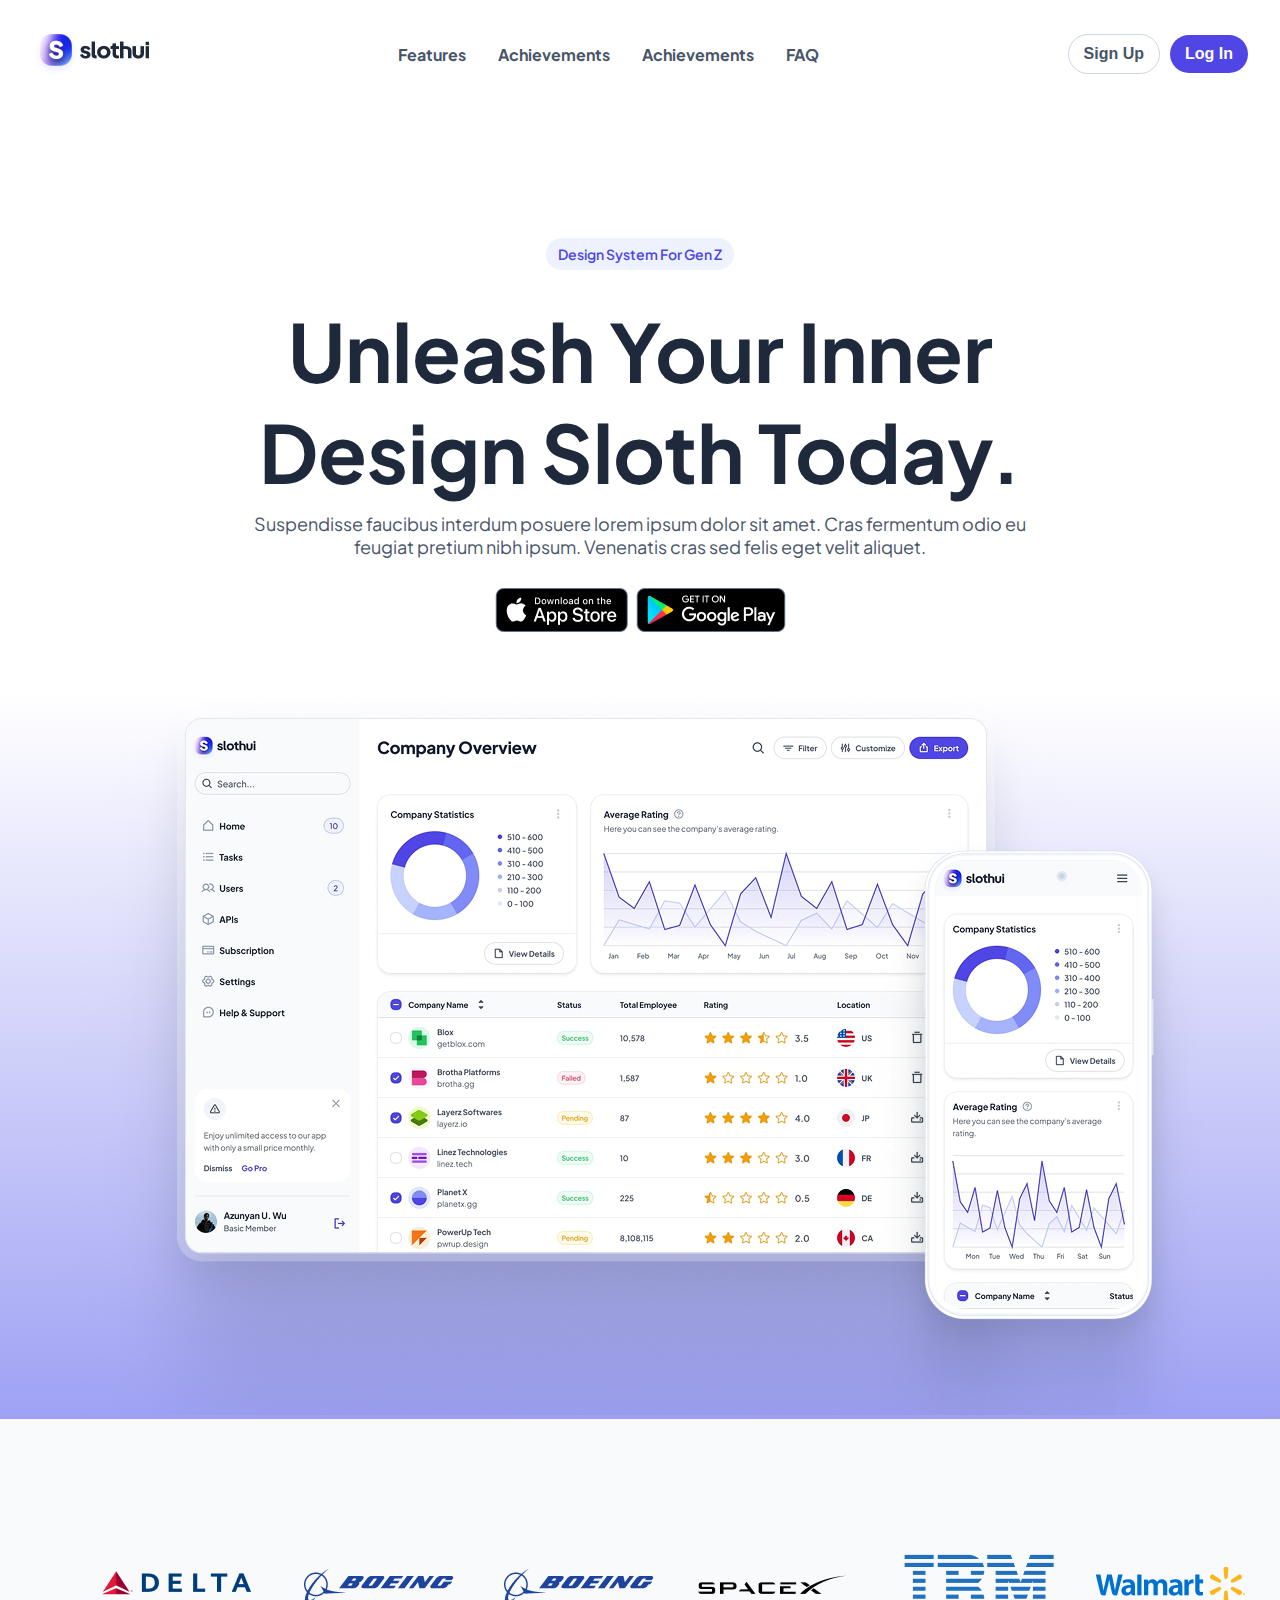
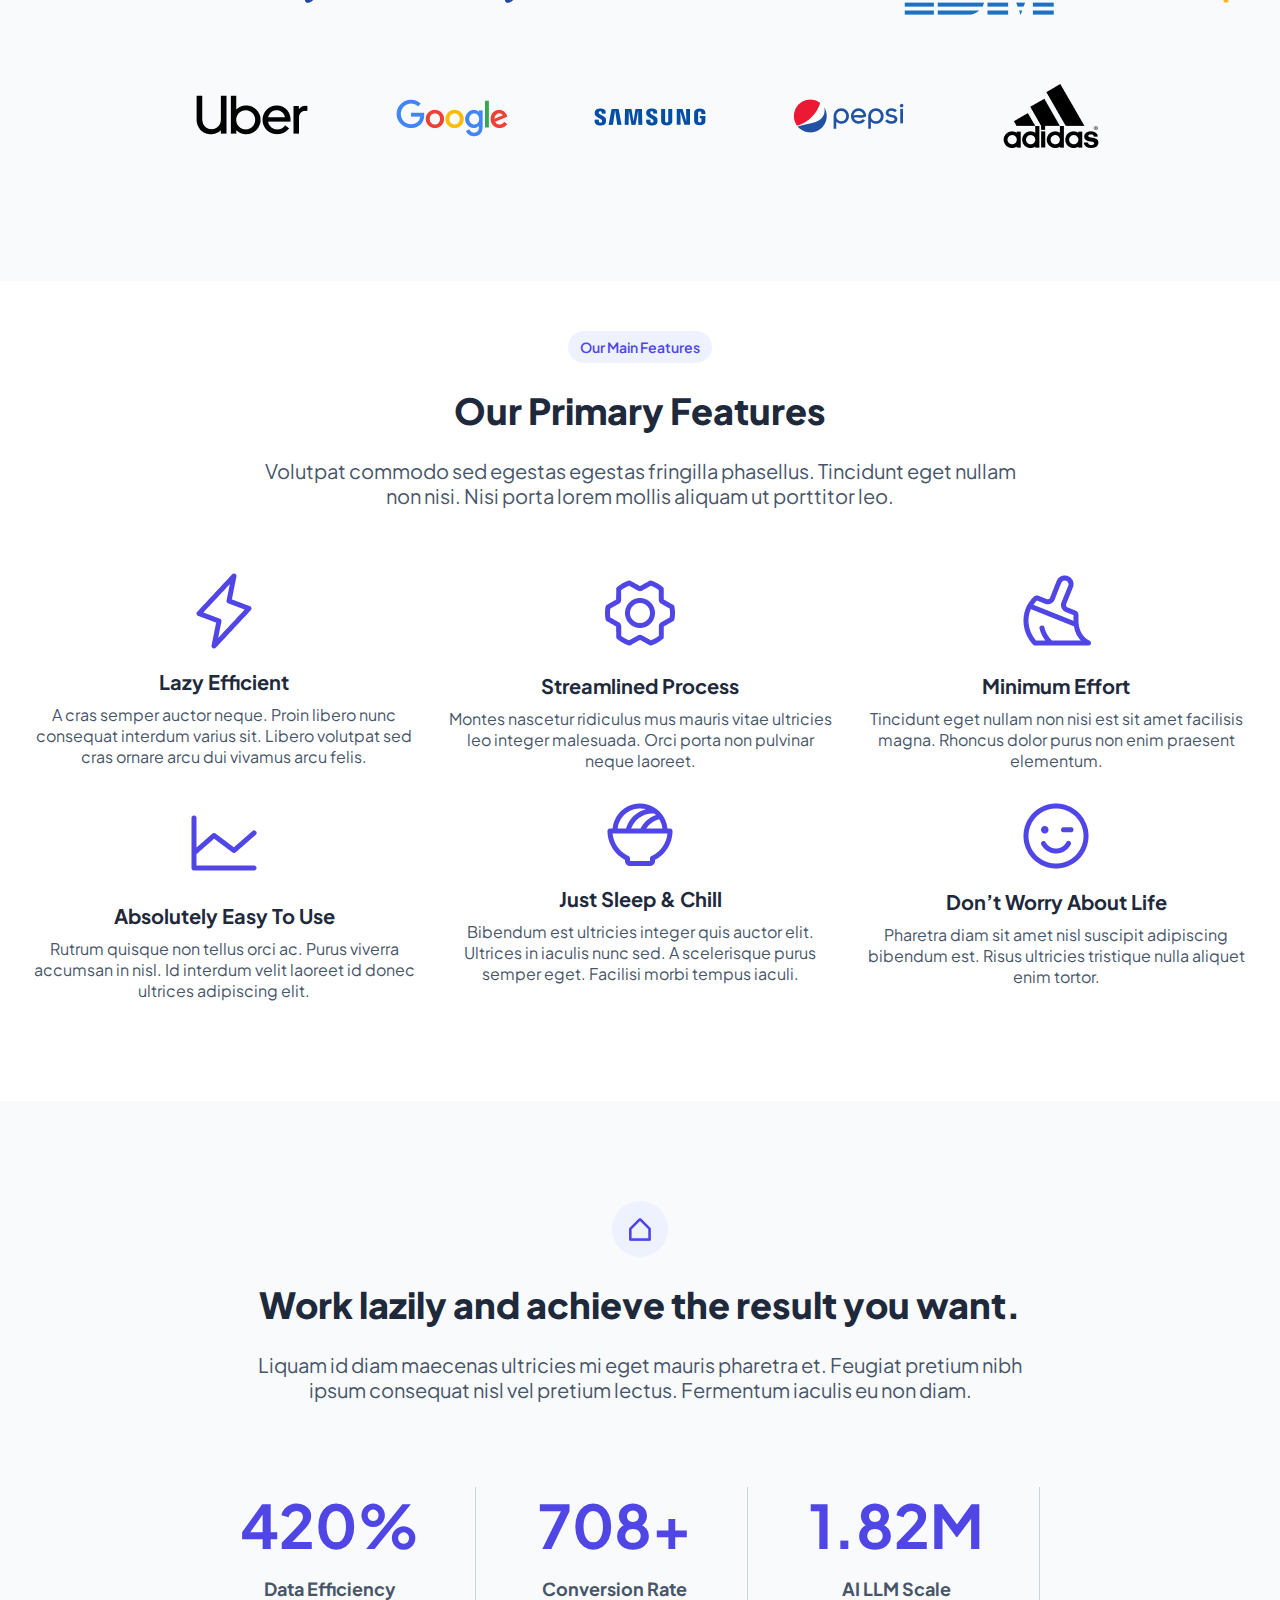
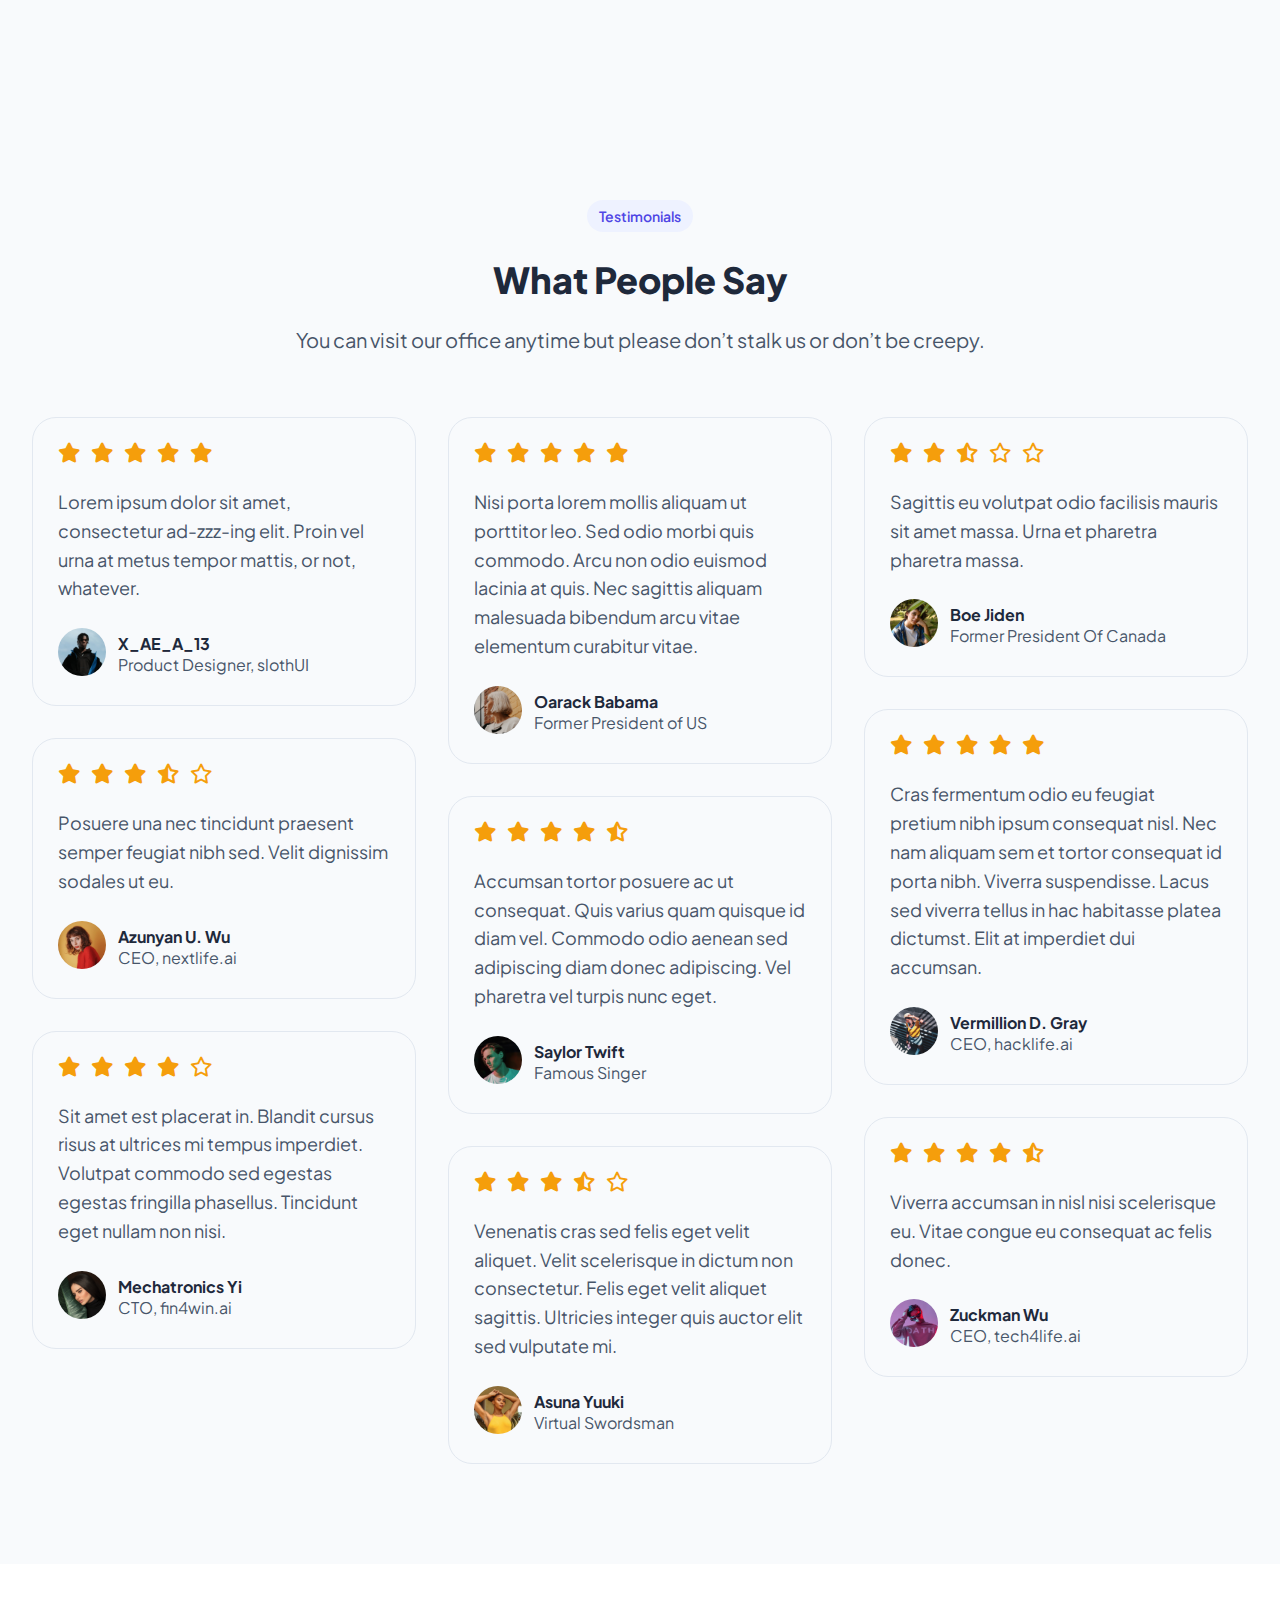
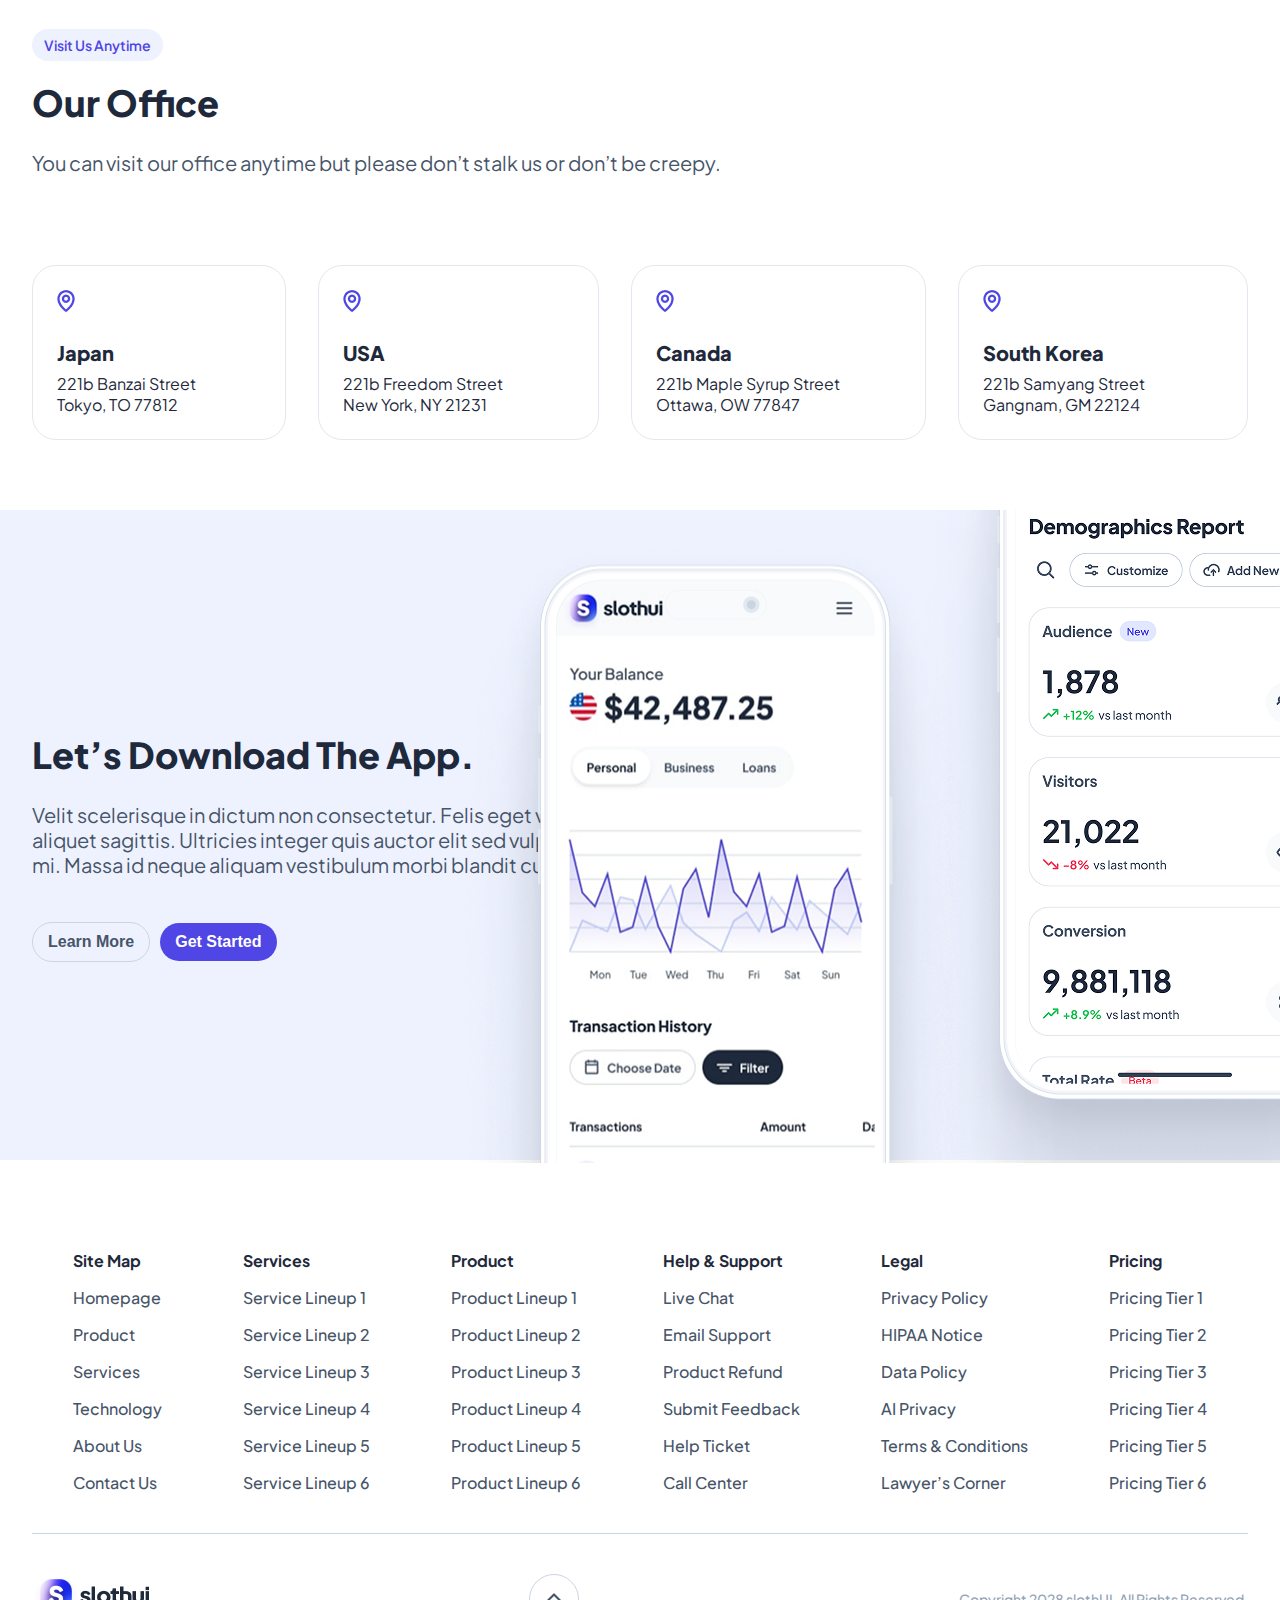
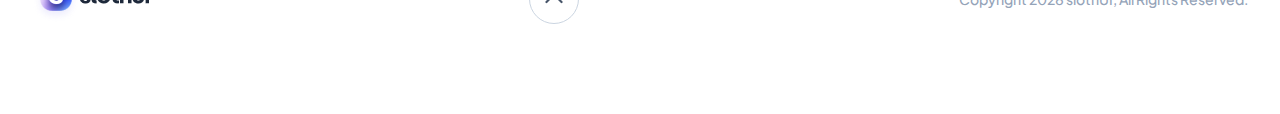
==== index.html @ bb31a687 "make footer" ====
<!DOCTYPE html>
<html lang="en">
  <head>
    <meta charset="UTF-8" />
    <meta name="viewport" content="width=device-width, initial-scale=1.0" />
    <title>Blinto LLC</title>
    <!-- google fonts -->
    <link rel="preconnect" href="https://fonts.googleapis.com" />
    <link rel="preconnect" href="https://fonts.gstatic.com" crossorigin />
    <link
      href="https://fonts.googleapis.com/css2?family=Plus+Jakarta+Sans:ital,wght@0,200..800;1,200..800&display=swap"
      rel="stylesheet"
    />
    <!-- font awesome -->
    <link
      rel="stylesheet"
      href="https://cdnjs.cloudflare.com/ajax/libs/font-awesome/6.0.0/css/all.min.css"
    />
    <!-- css file -->
    <link rel="stylesheet" href="css/header.css" />
    <link rel="stylesheet" href="css/banner.css" />
    <link rel="stylesheet" href="css/logo.css" />
    <link rel="stylesheet" href="css/features.css" />
    <link rel="stylesheet" href="css/statistics.css" />
    <link rel="stylesheet" href="css/testimonials.css" />
    <link rel="stylesheet" href="css/contact.css" />
    <link rel="stylesheet" href="css/cta.css" />
    <link rel="stylesheet" href="css/footer.css" />
    <!-- Main css file -->
    <link rel="stylesheet" href="style.css" />
  </head>
  <body>
    <div id="header"></div>
    <div id="banner"></div>
    <div id="logo"></div>
    <div id="features"></div>
    <div id="statistics"></div>
    <div id="testimonials"></div>
    <div id="contact"></div>
    <div id="cta"></div>
    <div id="footer"></div>

    <script>
      function loadComponent(id, url, callback) {
        fetch(url)
          .then((response) => response.text())
          .then((data) => {
            document.getElementById(id).innerHTML = data;
            if (callback) callback();
          })
          .catch((error) => console.error(`Error loading ${id}:`, error));
      }
      function loadScript(url, callback) {
        const script = document.createElement("script");
        script.src = url;
        script.onload = callback;
        script.onerror = () => console.error(`Error loading script: ${url}`);
        document.body.appendChild(script);
      }
      window.onload = function () {
        loadComponent("header", "./components/header.html");
        loadComponent("banner", "./components/banner.html");
        loadComponent("logo", "./components/logo.html", function () {
          loadScript("./js/logo.js", function () {
            if (typeof loadLogos === "function") {
              loadLogos();
            } else {
              console.error("loadLogos function is not available.");
            }
          });
        });
        loadComponent("features", "./components/features.html", function () {
          loadScript("./js/features.js", function () {
            if (typeof loadFeatures === "function") {
              loadFeatures();
            } else {
              console.error("loadFeatures function is not available");
            }
          });
        });
        loadComponent("statistics", "./components/statistics.html");
        loadComponent(
          "testimonials",
          "./components/testimonials.html",
          function () {
            loadScript("./js/testimonials.js", function () {
              if (typeof loadtestimonials === "function") {
                loadtestimonials();
              } else {
                console.error("loadtestimonials function is not available");
              }
            });
          }
        );
        loadComponent("contact", "./components/contact.html");
        loadComponent("cta", "./components/cta.html");
        loadComponent("footer", "./components/footer.html");
      };
    </script>
    <script src="js/main.js"></script>
  </body>
</html>
---- css/header.css ----
.header {
  padding: 30px 0;
  display: flex;
  justify-content: space-between;
  align-items: center;
}
.header ul {
  display: flex;
  align-items: center;
  gap: 32px;
  color: #475569;
  font-weight: 700;
  font-size: 16px;
}
---- css/banner.css ----
.banner {
  padding-top: 130px;
}
.title {
  padding: 30px 200px 0 200px;
  color: #1e293b;
  font-weight: 800;
  font-size: 40px;
  text-align: center;
}
.banner-paragraph {
  padding: 10px 200px 0 200px;
  text-align: center;
  font-weight: 400;
  font-size: 18px;
  color: #475569;
}
.app-logo {
  display: flex;
  justify-content: center;
  gap: 8px;
  padding-top: 30px;
}
.banner-gradiant {
  display: flex;
  justify-content: center;
  margin-top: 60px;
  background: linear-gradient(#ffffff, #9fa1f4);
}
.MockUp {
  margin-left: -290px;
}
---- css/logo.css ----
.company-logo {
  padding: 100px 0;
  background: #f8fafc;
}
.logos {
  display: flex;
  flex-wrap: wrap;
  justify-content: center;
  align-items: center;
}
.logo-img {
  width: 100px;
  padding: 25px 50px;
}
---- css/features.css ----
.feature-section {
  padding-top: 50px;
}
.features {
  display: grid;
  grid-template-columns: repeat(3, 1fr);
  justify-content: space-between;
  gap: 32px;
  margin-top: 40px;
}
.features-img {
  display: flex;
  justify-content: center;
  align-items: center;
}
.features-title {
  text-align: center;
  font-weight: 700;
  font-size: 20px;
  color: #1e293b;
  margin-top: 20px;
}
.features-description {
  text-align: center;
  font-weight: 400;
  font-size: 16px;
  color: #475569;
  margin-top: 10px;
}
---- css/statistics.css ----
.statistics {
  background: #f8fafc;
  margin-top: 100px;
  padding: 100px 0;
}
.statistics-home {
  display: flex;
  justify-content: center;
  align-items: center;
  background: #eef2ff;
  width: 20px;
  height: 20px;
  padding: 18px;
  border-radius: 50%;
  margin: 0 auto;
}
.statistics-border {
  border-right: 1px solid #cbd5e1;
  padding-right: 55px;
}
.statistics-count {
  padding-top: 60px;
  width: 800px;
  margin: 0 auto;
  display: flex;
  justify-content: space-between;
  text-align: center;
}
.statistics-title {
  font-weight: 700;
  font-size: 60px;
  color: #4f46e5;
}
.statistics-des {
  margin-top: 15px;
  font-weight: 700;
  font-size: 18px;
  color: #475569;
}
---- css/testimonials.css ----
.testimonials-section {
  background: #f8fafc;
  padding: 100px 0;
}
.testimonial {
  column-count: 3;
  column-gap: 32px;
  margin-top: 40px;
}
.testimonial-content {
  border: 1px solid #e2e8f0;
  border-radius: 24px;
  padding: 25px;
  break-inside: avoid;
  margin-bottom: 32px;
}
.stars {
  font-size: 20px;
  color: #f59e0b;
  display: flex;
  gap: 10px;
}
.review {
  font-weight: 400;
  font-size: 18px;
  border-radius: 10px;
  color: #475569;
  line-height: 160%;
  margin-top: 25px;
}
.reviewer {
  display: flex;
  align-items: center;
  gap: 12px;
  margin-top: 25px;
}
.reviewer img {
  width: 48px;
  height: 48px;
  border-radius: 100%;
}
.testimonial-name {
  font-weight: 700;
  size: 16px;
  color: #1e293b;
}
.testimonial-designation {
  font-weight: 400;
  size: 16px;
  color: #475569;
}
---- css/contact.css ----
.contact-section {
  margin: 70px 0;
}
.contact-title {
  font-weight: 800;
  font-size: 36px;
  color: #1e293b;
  margin-top: 25px;
}
.contact-paragraph {
  padding: 25px 0;
  font-weight: 400;
  font-size: 20px;
  color: #475569;
}
.location {
  display: flex;
  gap: 32px;
  margin-top: 65px;
}
.location-content {
  border: 1px solid #e2e8f0;
  border-radius: 24px;
  padding: 24px 70px 24px 24px;
}
.location-icon {
}
.location-country {
  font-weight: 800;
  font-size: 20px;
  color: #1e293b;
  margin-top: 24px;
}
.location-name {
  font-weight: 400;
  font-size: 16px;
  color: #1e293b;
  margin-top: 8px;
}
---- css/cta.css ----
.cta-main {
  height: 650px;
  background: #eef2ff;
  position: relative;
  display: flex;
  align-items: center;
}
.cta-content {
  width: 570px;
}
.cta-title {
  font-weight: 800;
  font-size: 36px;
  color: #1e293b;
  margin-top: 25px;
}
.cta-paragraph {
  padding: 25px 0;
  font-weight: 400;
  font-size: 20px;
  color: #475569;
  margin-bottom: 20px;
}
.cta-img {
  display: flex;
  position: absolute;
  top: 0;
  right: 0;
}
.cta-img img:first-child {
  margin-right: -150px;
  margin-top: 30px;
}
---- css/footer.css ----
.footer-section {
  padding: 90px 0;
}
.footer {
  display: flex;
  justify-content: space-around;
}
.footer-title {
  font-weight: 700;
  font-size: 16px;
  color: #1e293b;
}
.footer-list {
  font-weight: 500;
  font-size: 16px;
  color: #475569;
  margin-top: 16px;
}
.footer-list li {
  margin-top: 16px;
}
.bottom-footer {
  display: flex;
  justify-content: space-between;
  align-items: center;
  margin-top: 40px;
  padding-top: 40px;
  border-top: 1px solid #cbd5e1;
}
.down-arrow {
  display: flex;
  justify-content: center;
  align-items: center;
  width: 48px;
  height: 48px;
  border: 1px solid #cbd5e1;
  border-radius: 50%;
}
.bottom-footer p {
  font-weight: 500;
  font-size: 14px;
  color: #94a3b8;
}
---- style.css ----
/* Global css start */
body {
  font-family: "Plus Jakarta Sans", sans-serif;
  margin: 0;
  padding: 0;
  margin: 0 auto;
}
h1,
h2,
h3,
h4,
h5,
h6,
p {
  margin: 0;
}
ul,
li {
  list-style: none;
  padding: 0;
  margin: 0;
}

.max-width {
  width: 1216px;
  margin: 0 auto;
}
.badge-width {
  display: flex;
  justify-content: center;
}
.badge {
  background: #eef2ff;
  color: #4f46e5;
  text-align: center;
  padding: 7px 12px;
  font-weight: 600;
  font-size: 14px;
  border-radius: 40px;
}
.common-title {
  font-weight: 800;
  font-size: 36px;
  color: #1e293b;
  text-align: center;
  margin-top: 25px;
}
.common-paragraph {
  padding: 25px 220px;
  text-align: center;
  font-weight: 400;
  font-size: 20px;
  color: #475569;
}
.btn-outline {
  border: 1px solid #cbd5e1;
  background: none;
  color: #475569;
  font-weight: 700;
  font-size: 16px;
  padding: 10px 15px;
  border-radius: 40px;
  margin-right: 10px;
}
.btn-fill {
  background: #4f46e5;
  color: white;
  border: none;
  font-weight: 700;
  font-size: 16px;
  padding: 10px 15px;
  border-radius: 40px;
}
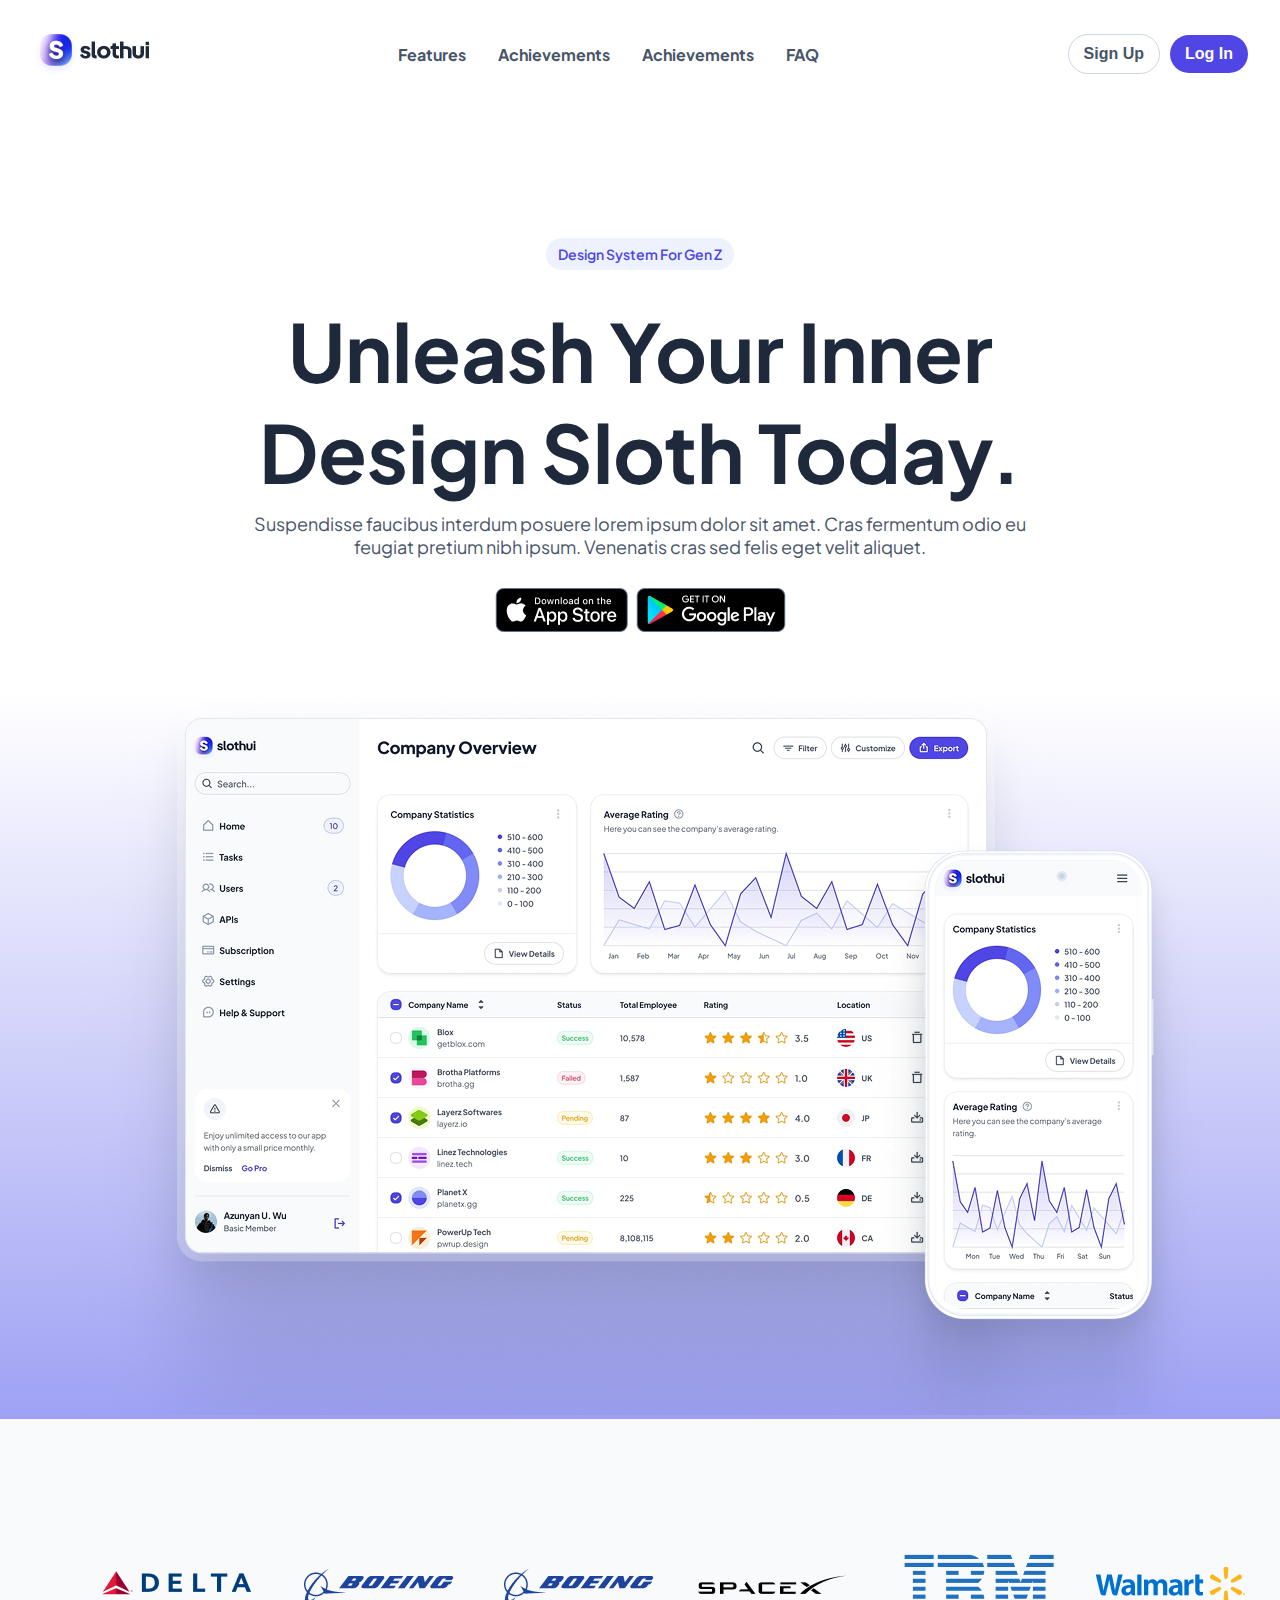
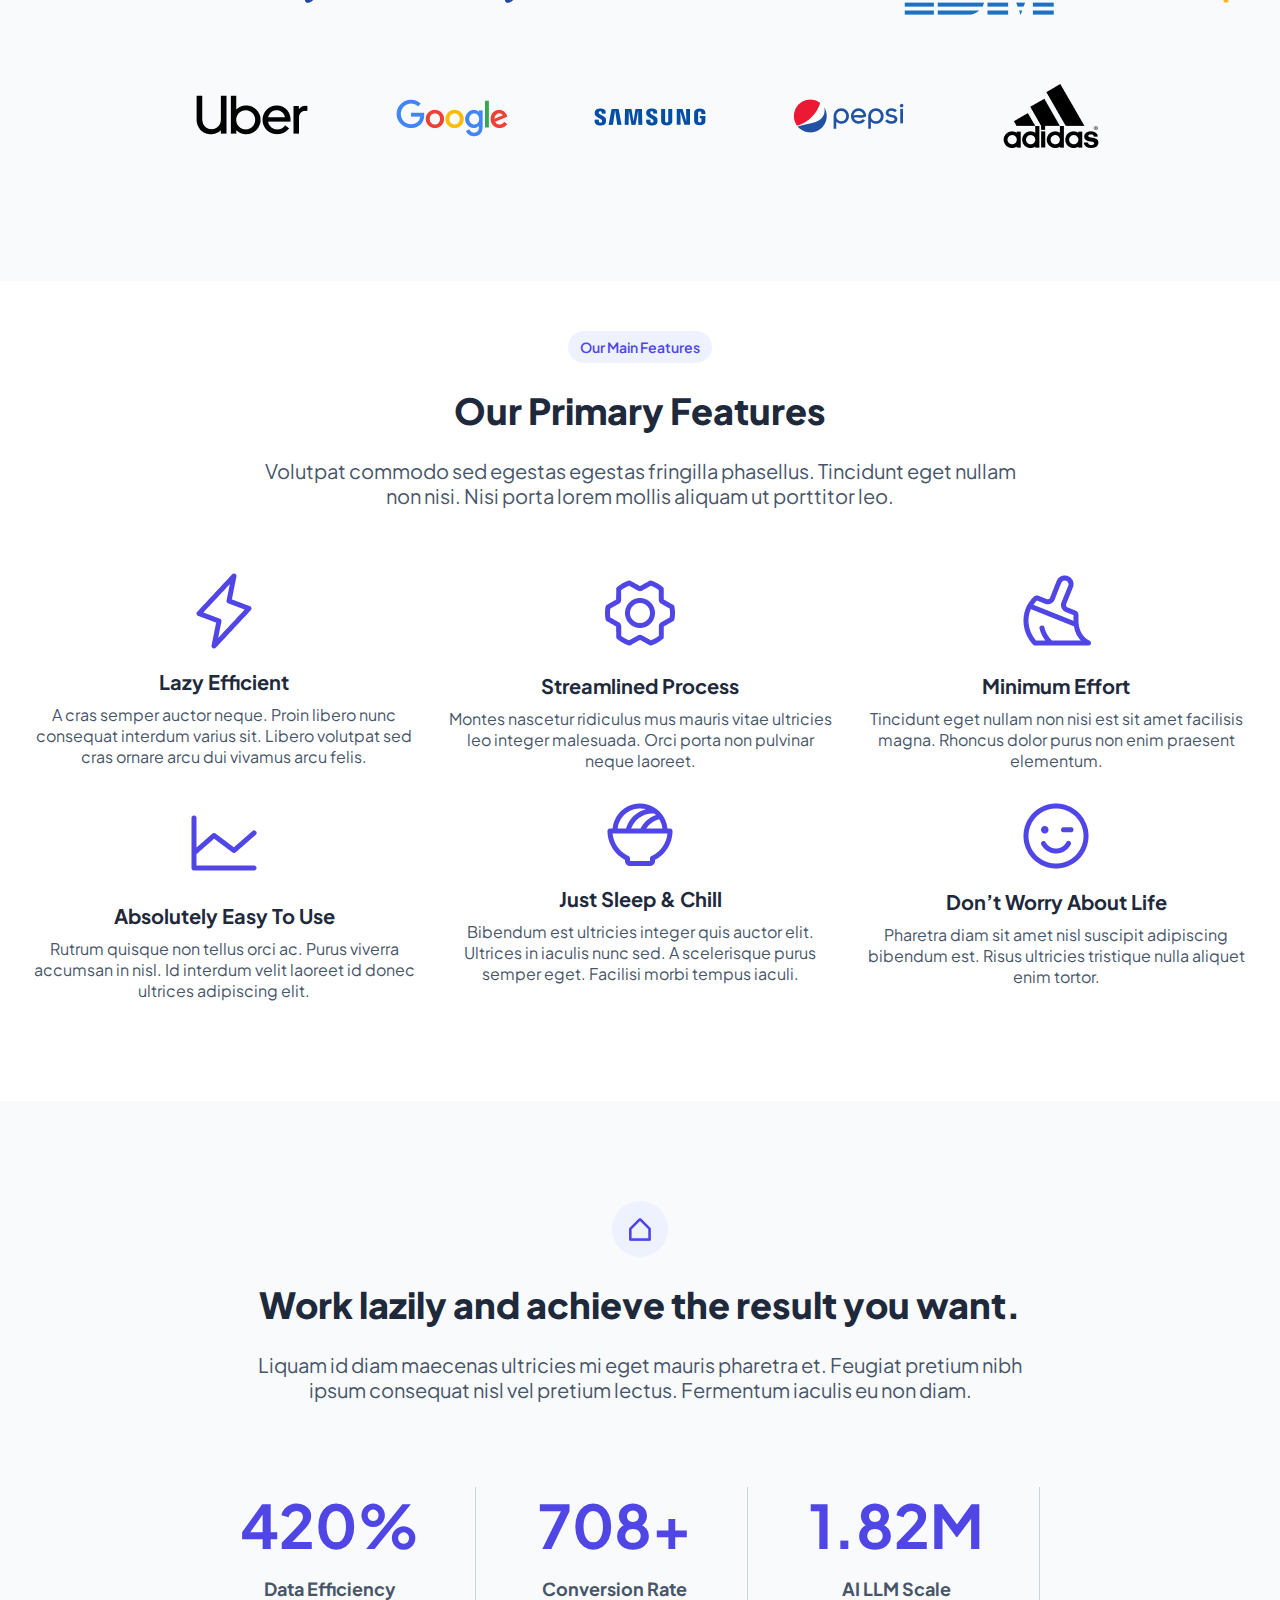
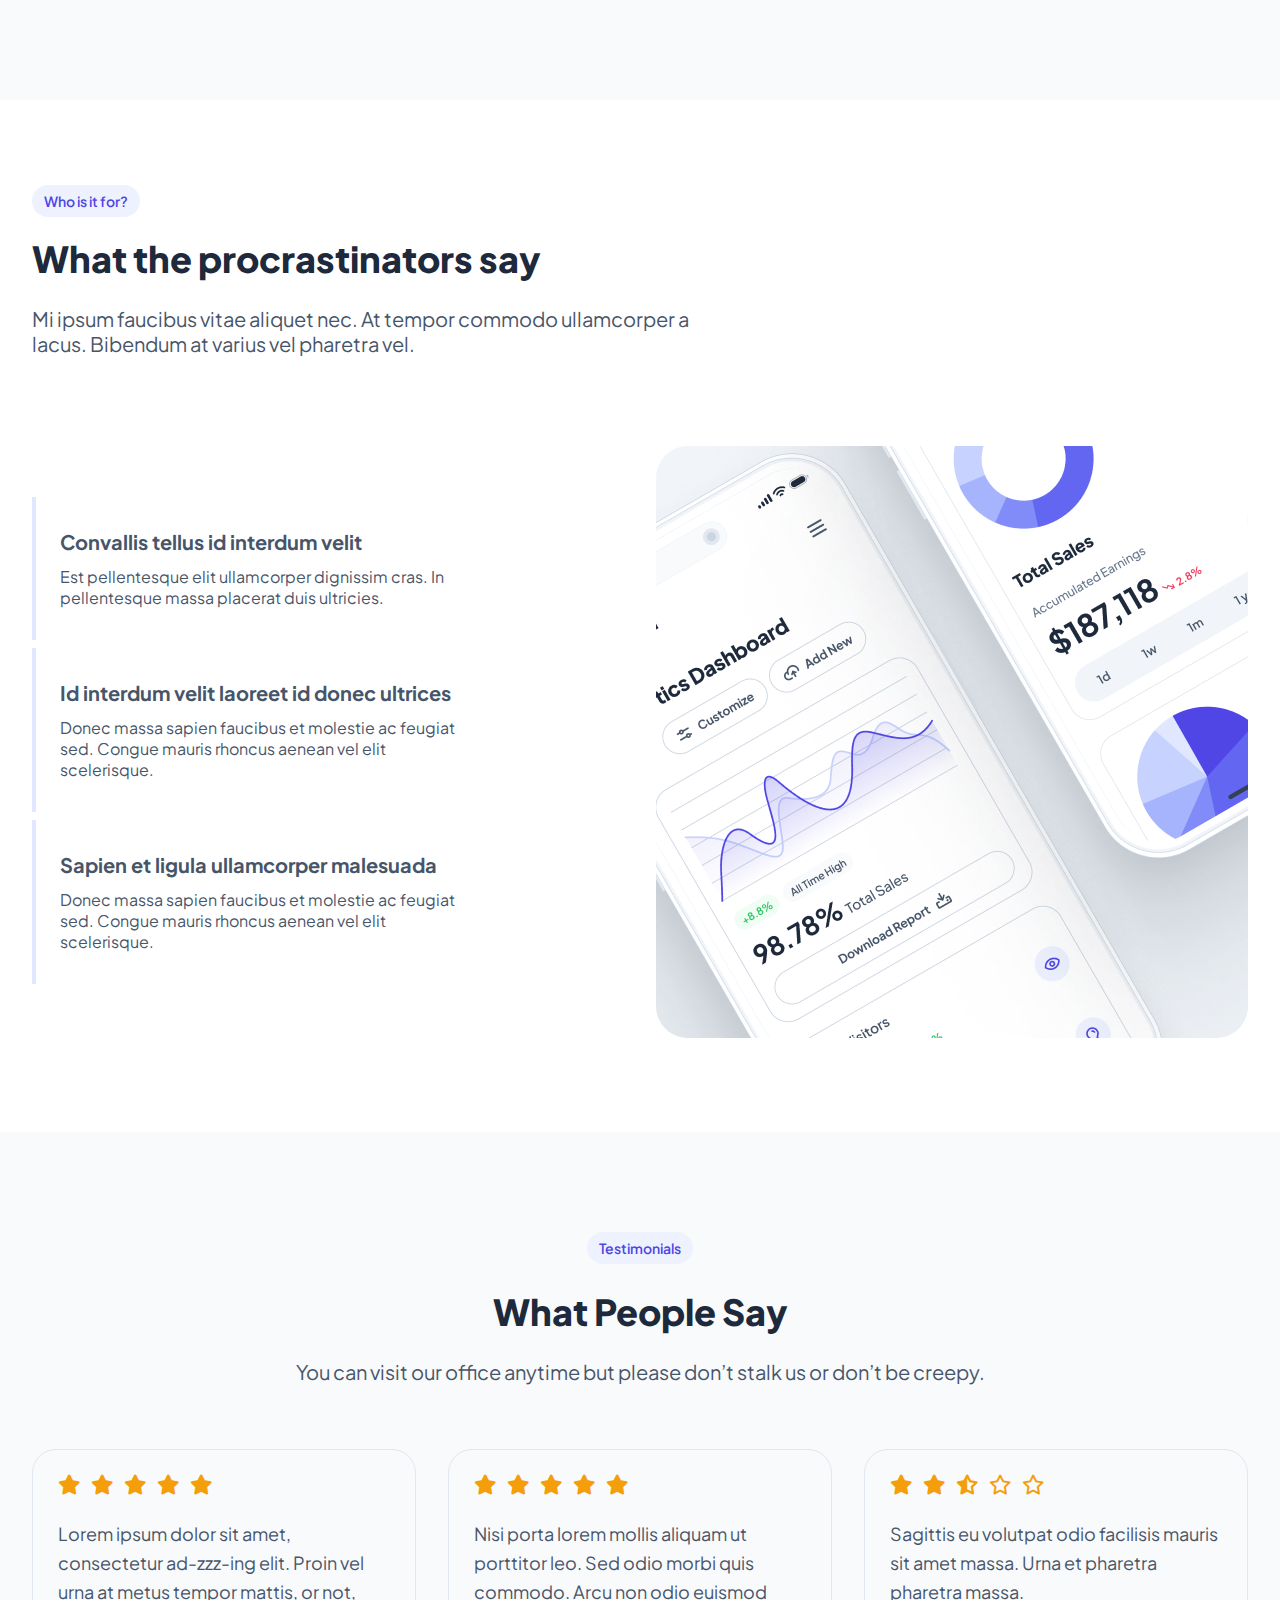
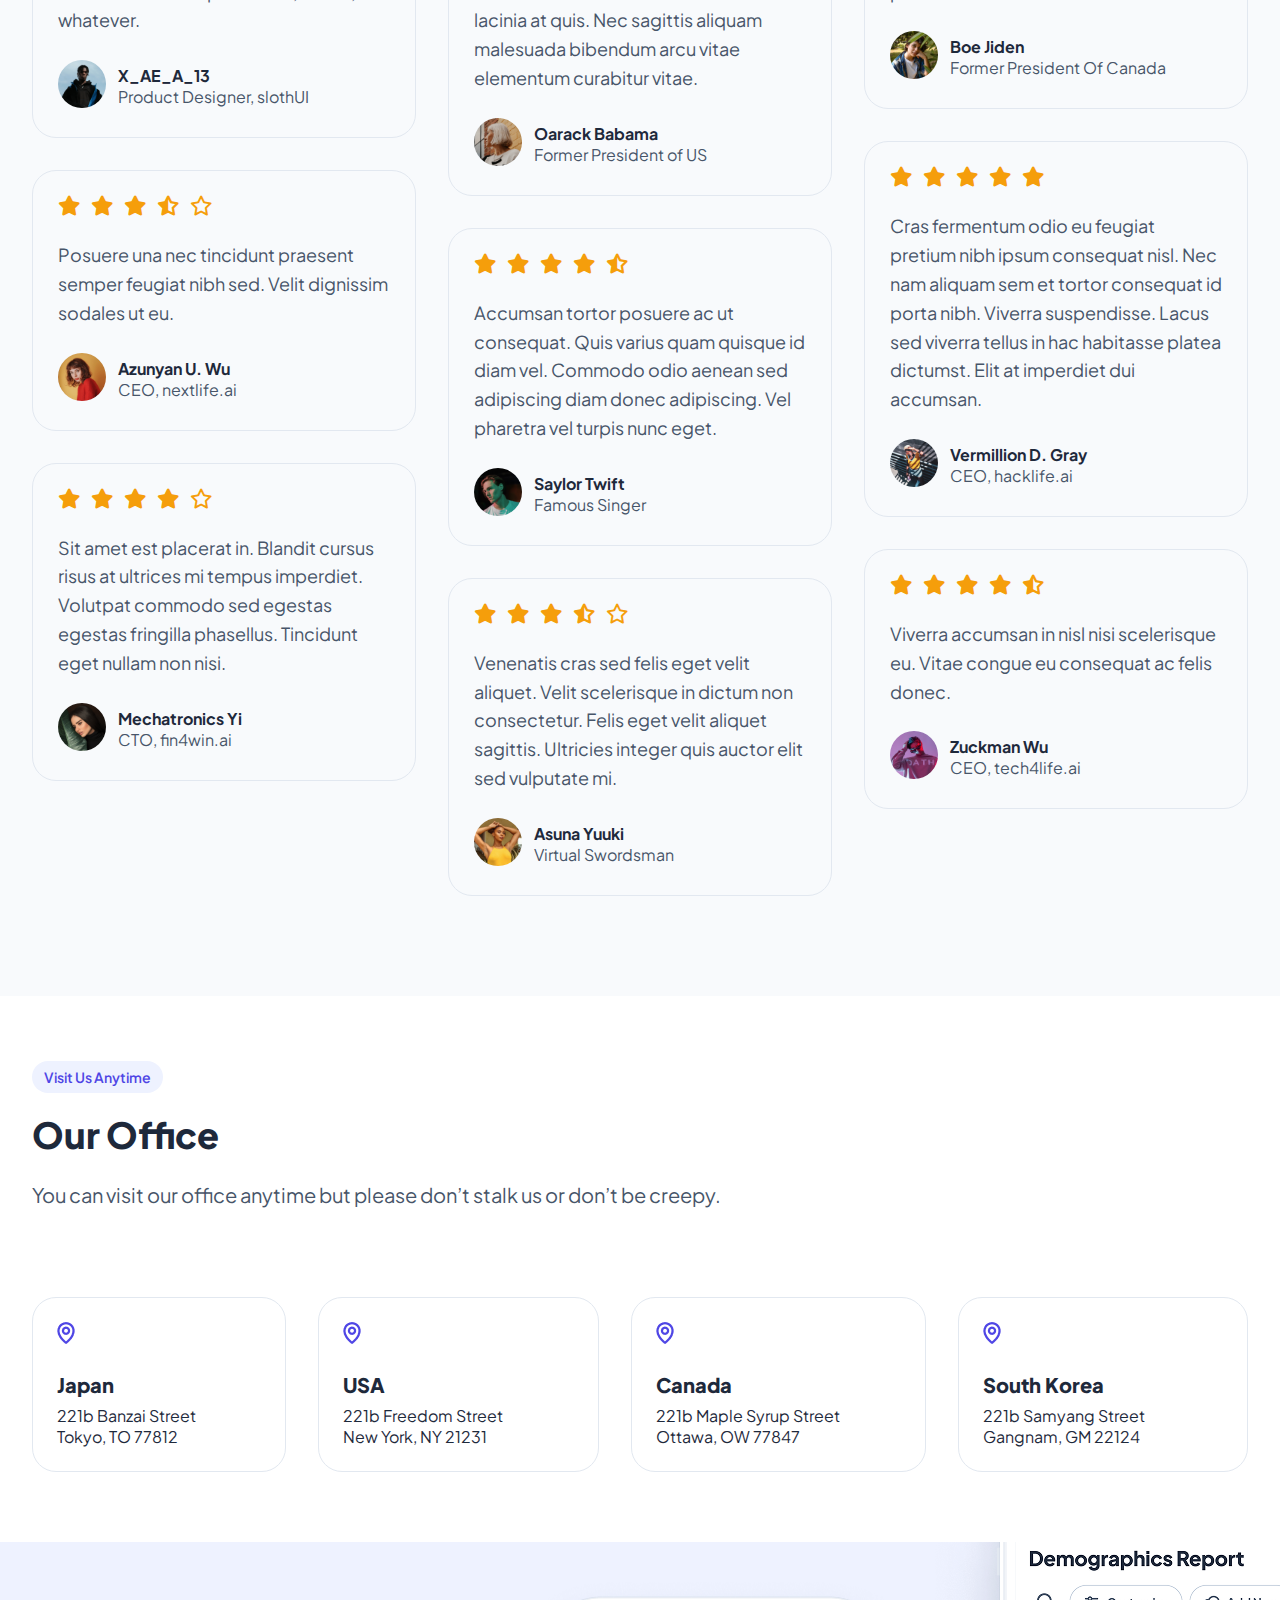
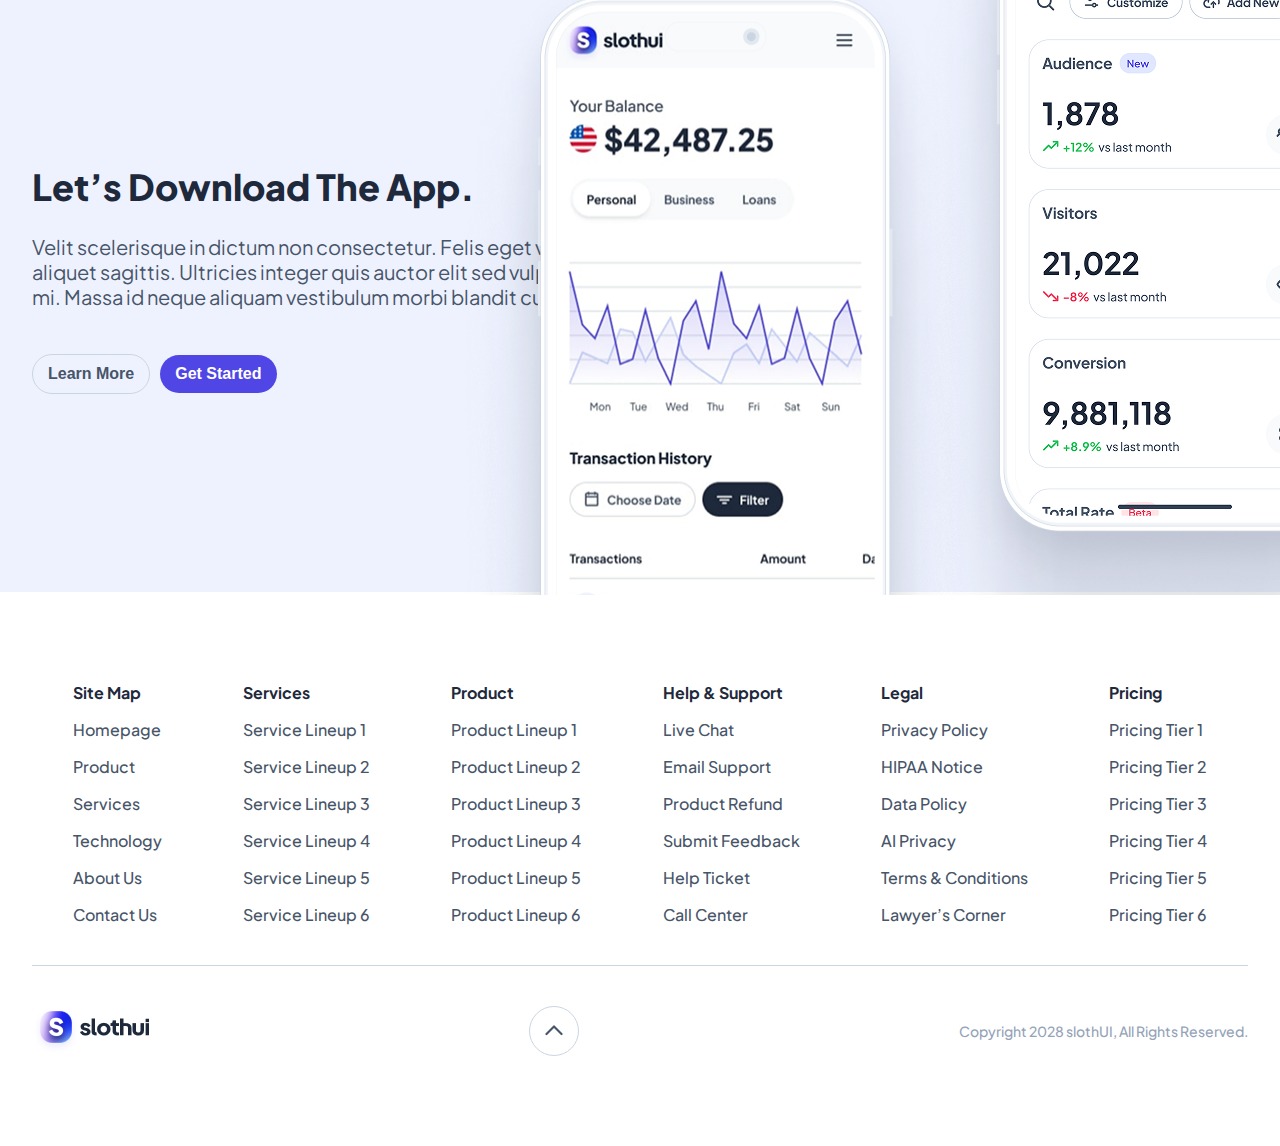
==== commit 37bb4b13: "add who section" ====
--- a/index.html
+++ b/index.html
@@ -22,6 +22,7 @@
     <link rel="stylesheet" href="css/logo.css" />
     <link rel="stylesheet" href="css/features.css" />
     <link rel="stylesheet" href="css/statistics.css" />
+    <link rel="stylesheet" href="css/who.css" />
     <link rel="stylesheet" href="css/testimonials.css" />
     <link rel="stylesheet" href="css/contact.css" />
     <link rel="stylesheet" href="css/cta.css" />
@@ -35,6 +36,7 @@
     <div id="logo"></div>
     <div id="features"></div>
     <div id="statistics"></div>
+    <div id="who"></div>
     <div id="testimonials"></div>
     <div id="contact"></div>
     <div id="cta"></div>
@@ -79,6 +81,7 @@
           });
         });
         loadComponent("statistics", "./components/statistics.html");
+        loadComponent("who", "./components/who.html");
         loadComponent(
           "testimonials",
           "./components/testimonials.html",
--- a/css/who.css
+++ b/css/who.css
@@ -0,0 +1,39 @@
+.who {
+  padding: 90px 0;
+}
+.who-title {
+  font-weight: 800;
+  font-size: 36px;
+  color: #1e293b;
+  margin-top: 25px;
+}
+.who-paragraph {
+  width: 680px;
+  padding: 25px 0;
+  font-weight: 400;
+  font-size: 20px;
+  color: #475569;
+}
+.who-animie {
+  display: flex;
+  justify-content: space-between;
+  align-items: center;
+  gap: 150px;
+  margin-top: 65px;
+}
+.who-content {
+  border-left: 4px solid #e0e7ff;
+  padding: 32px 24px;
+  margin-bottom: 8px;
+}
+.who-animie h5 {
+  font-weight: 700;
+  font-size: 20px;
+  color: #475569;
+}
+.who-animie p {
+  font-weight: 400;
+  font-size: 16px;
+  color: #475569;
+  margin-top: 12px;
+}
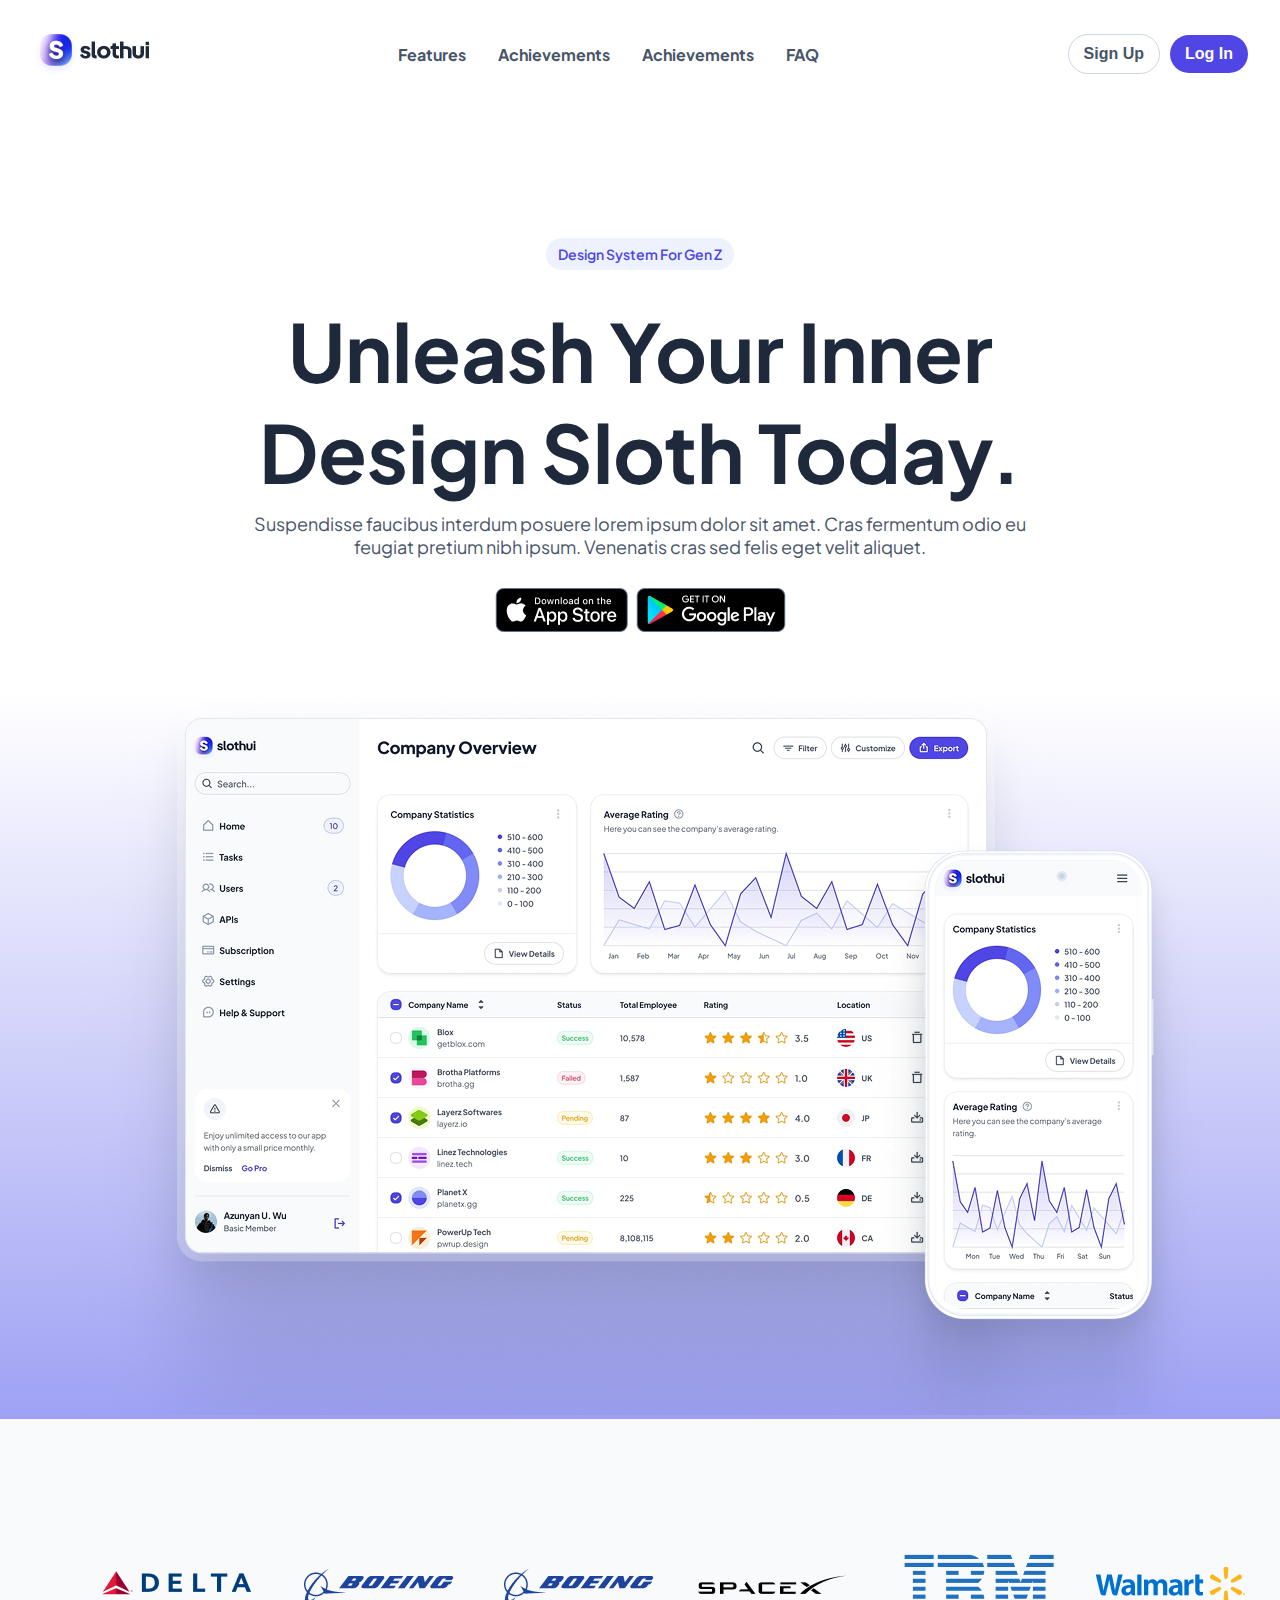
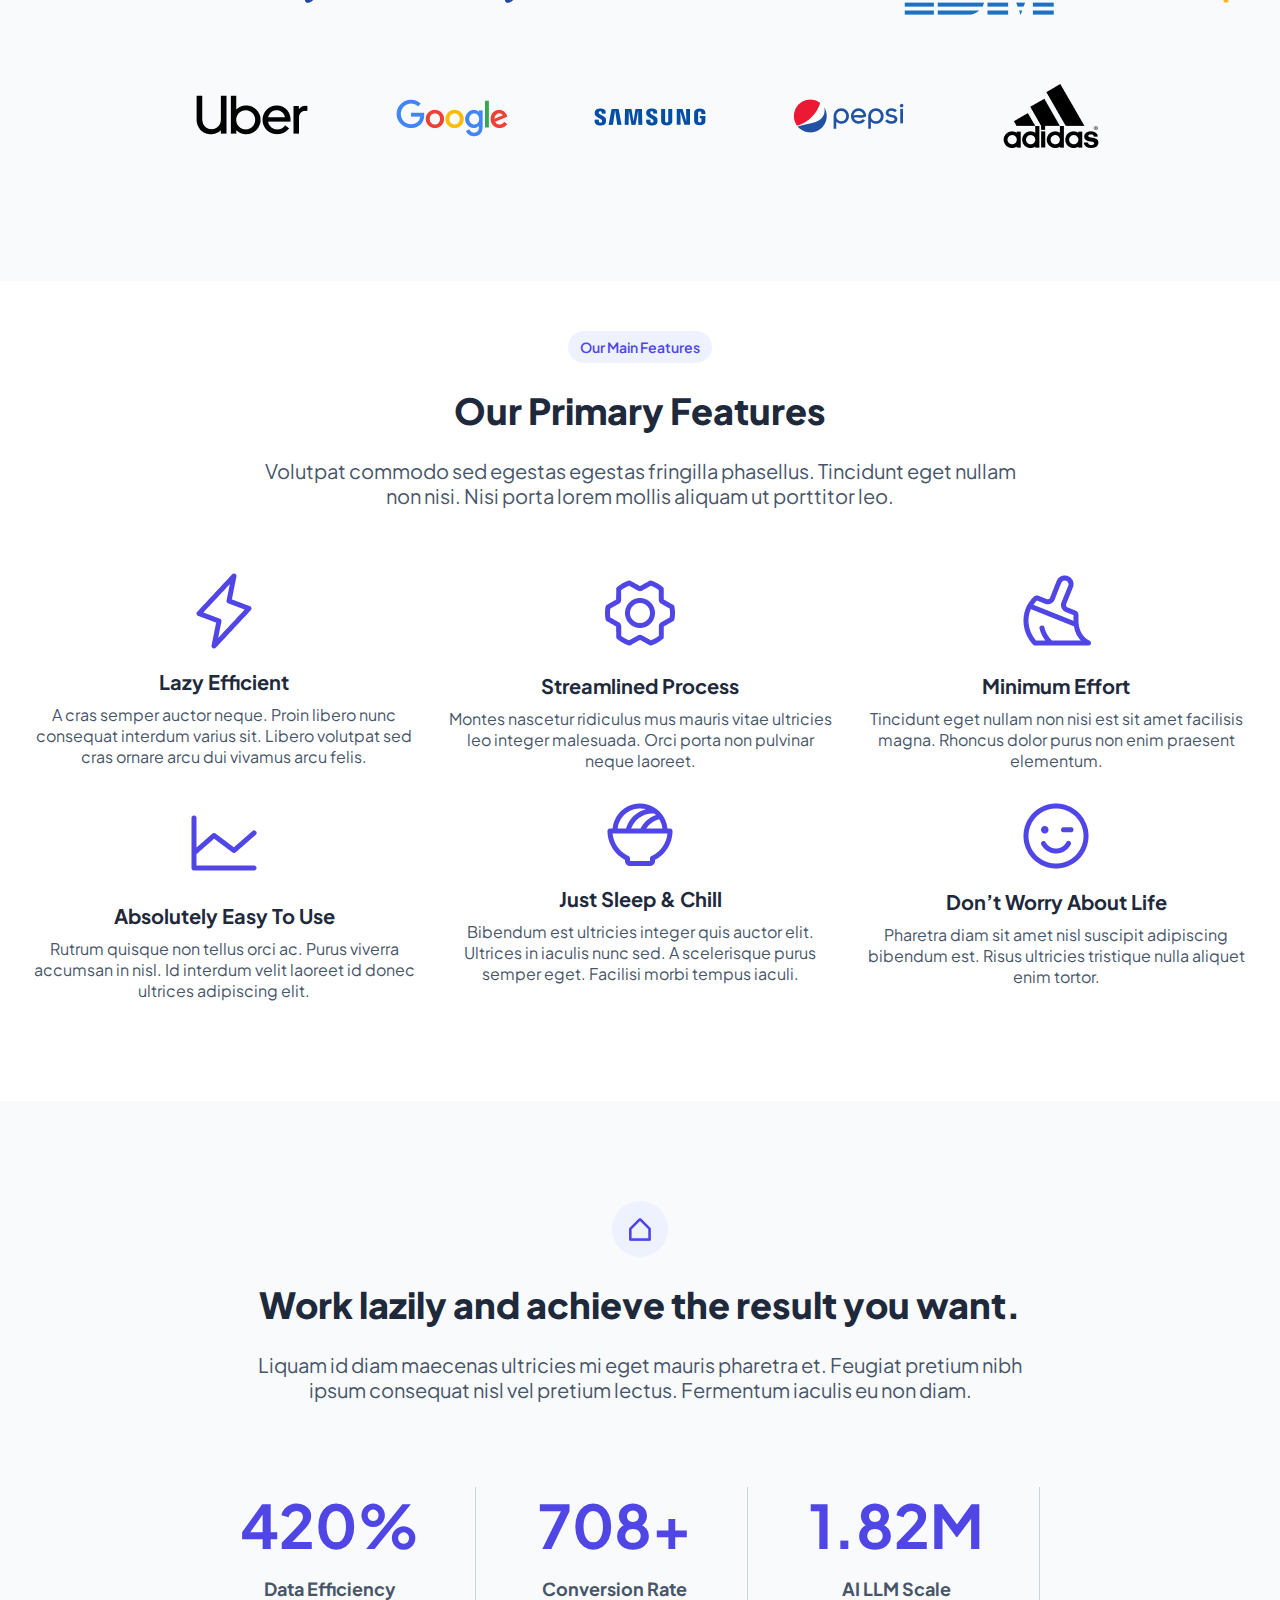
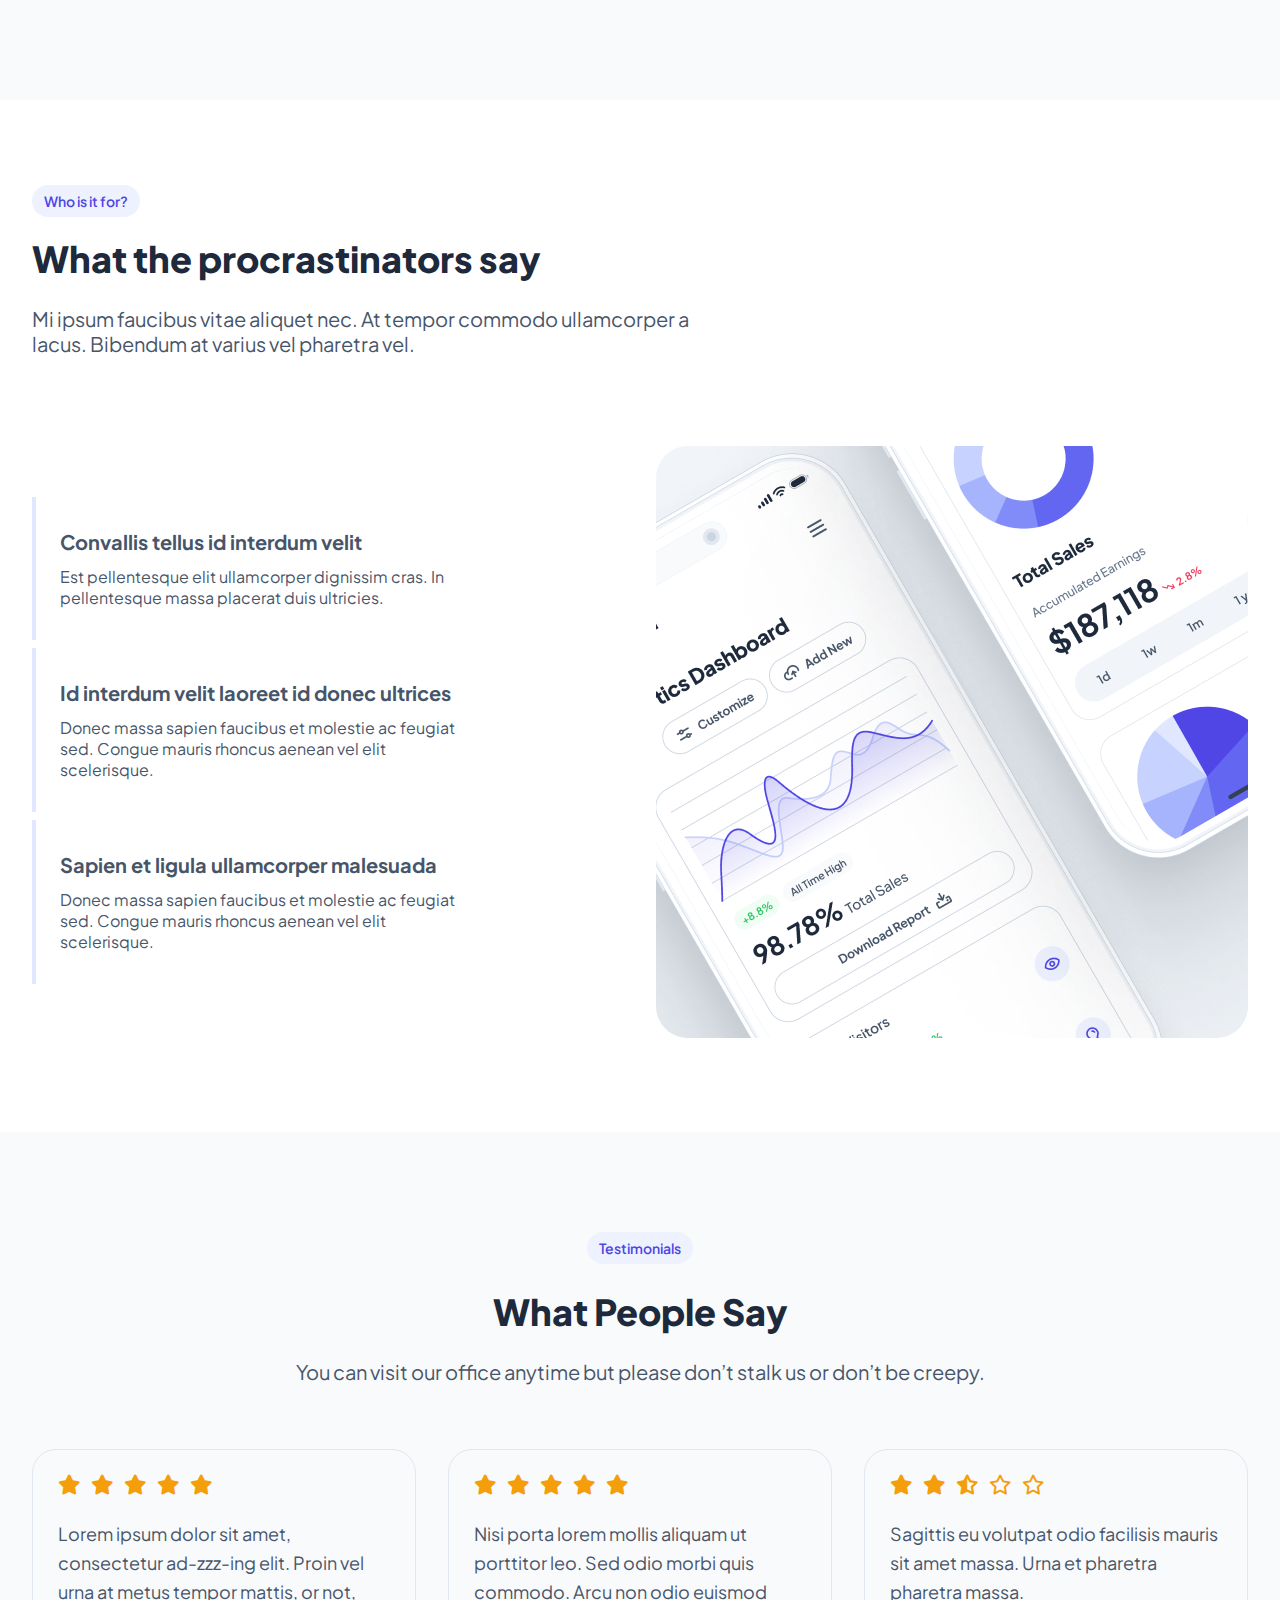
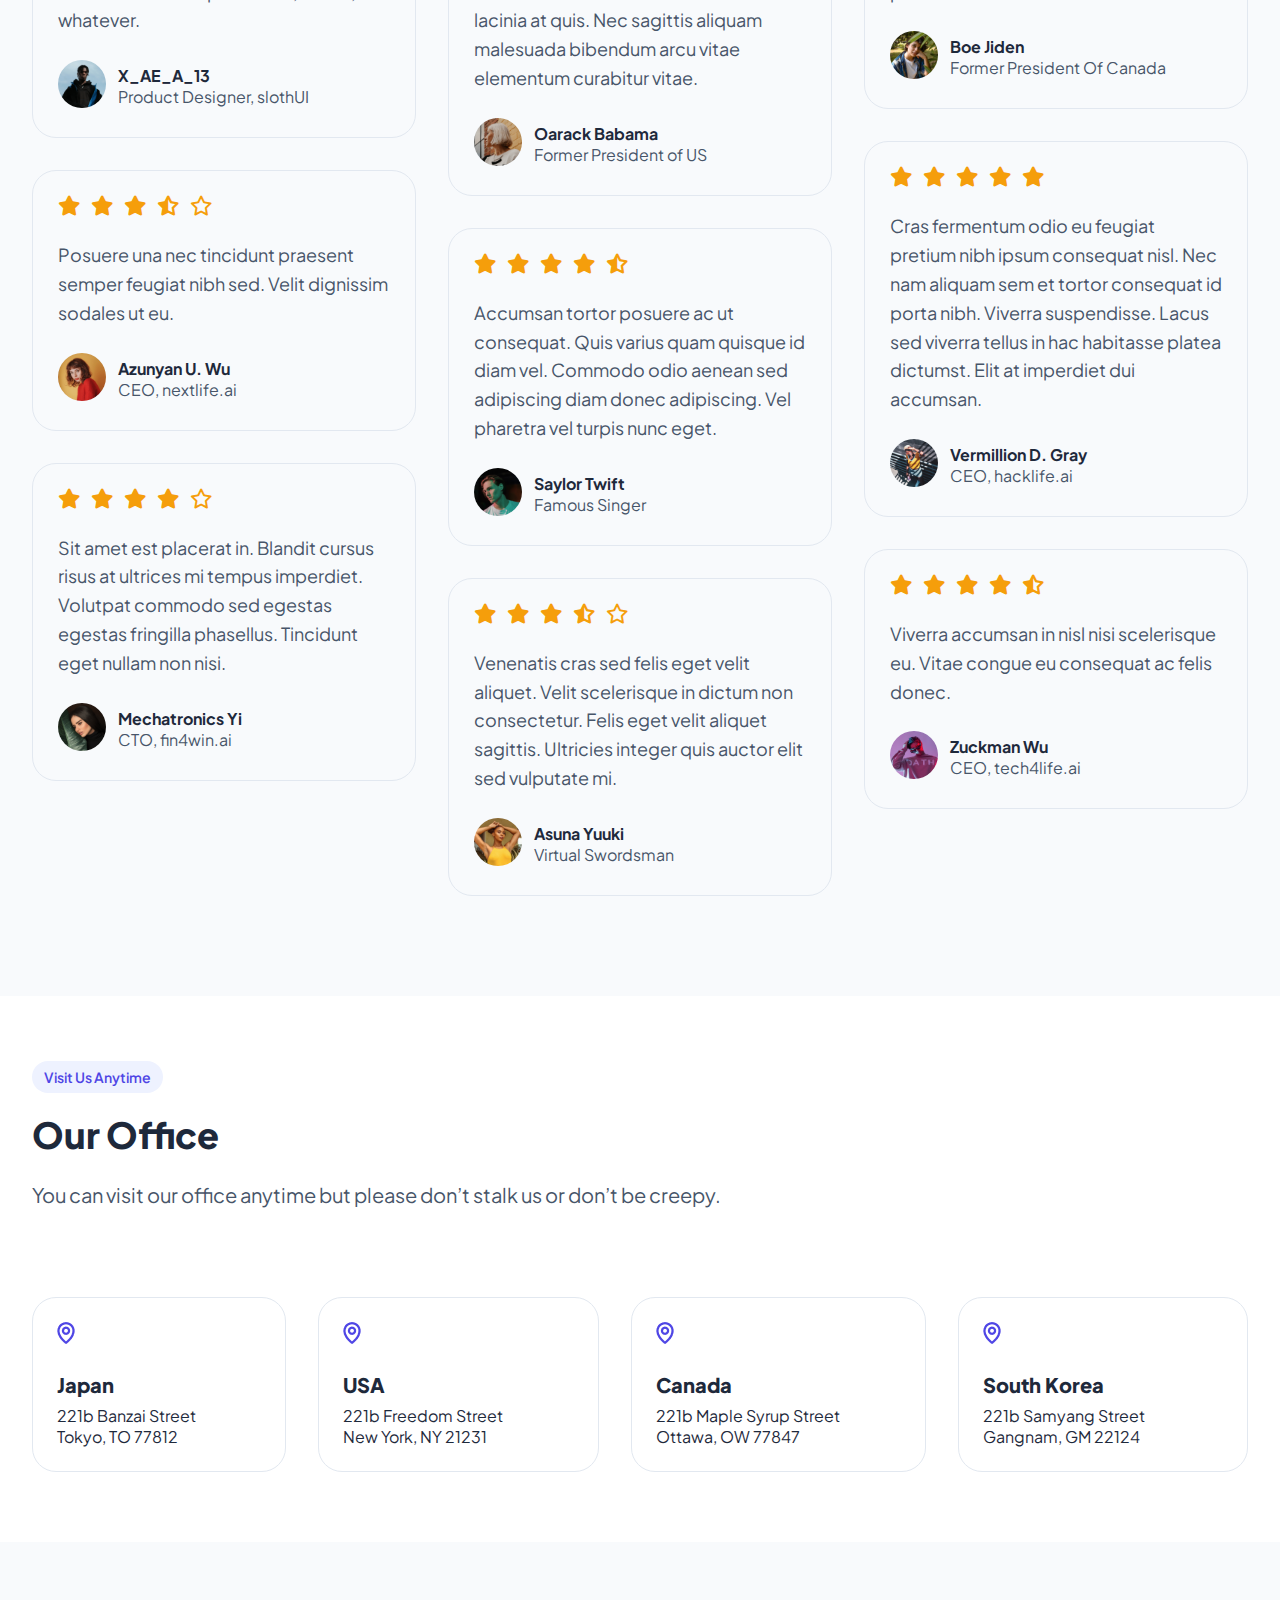
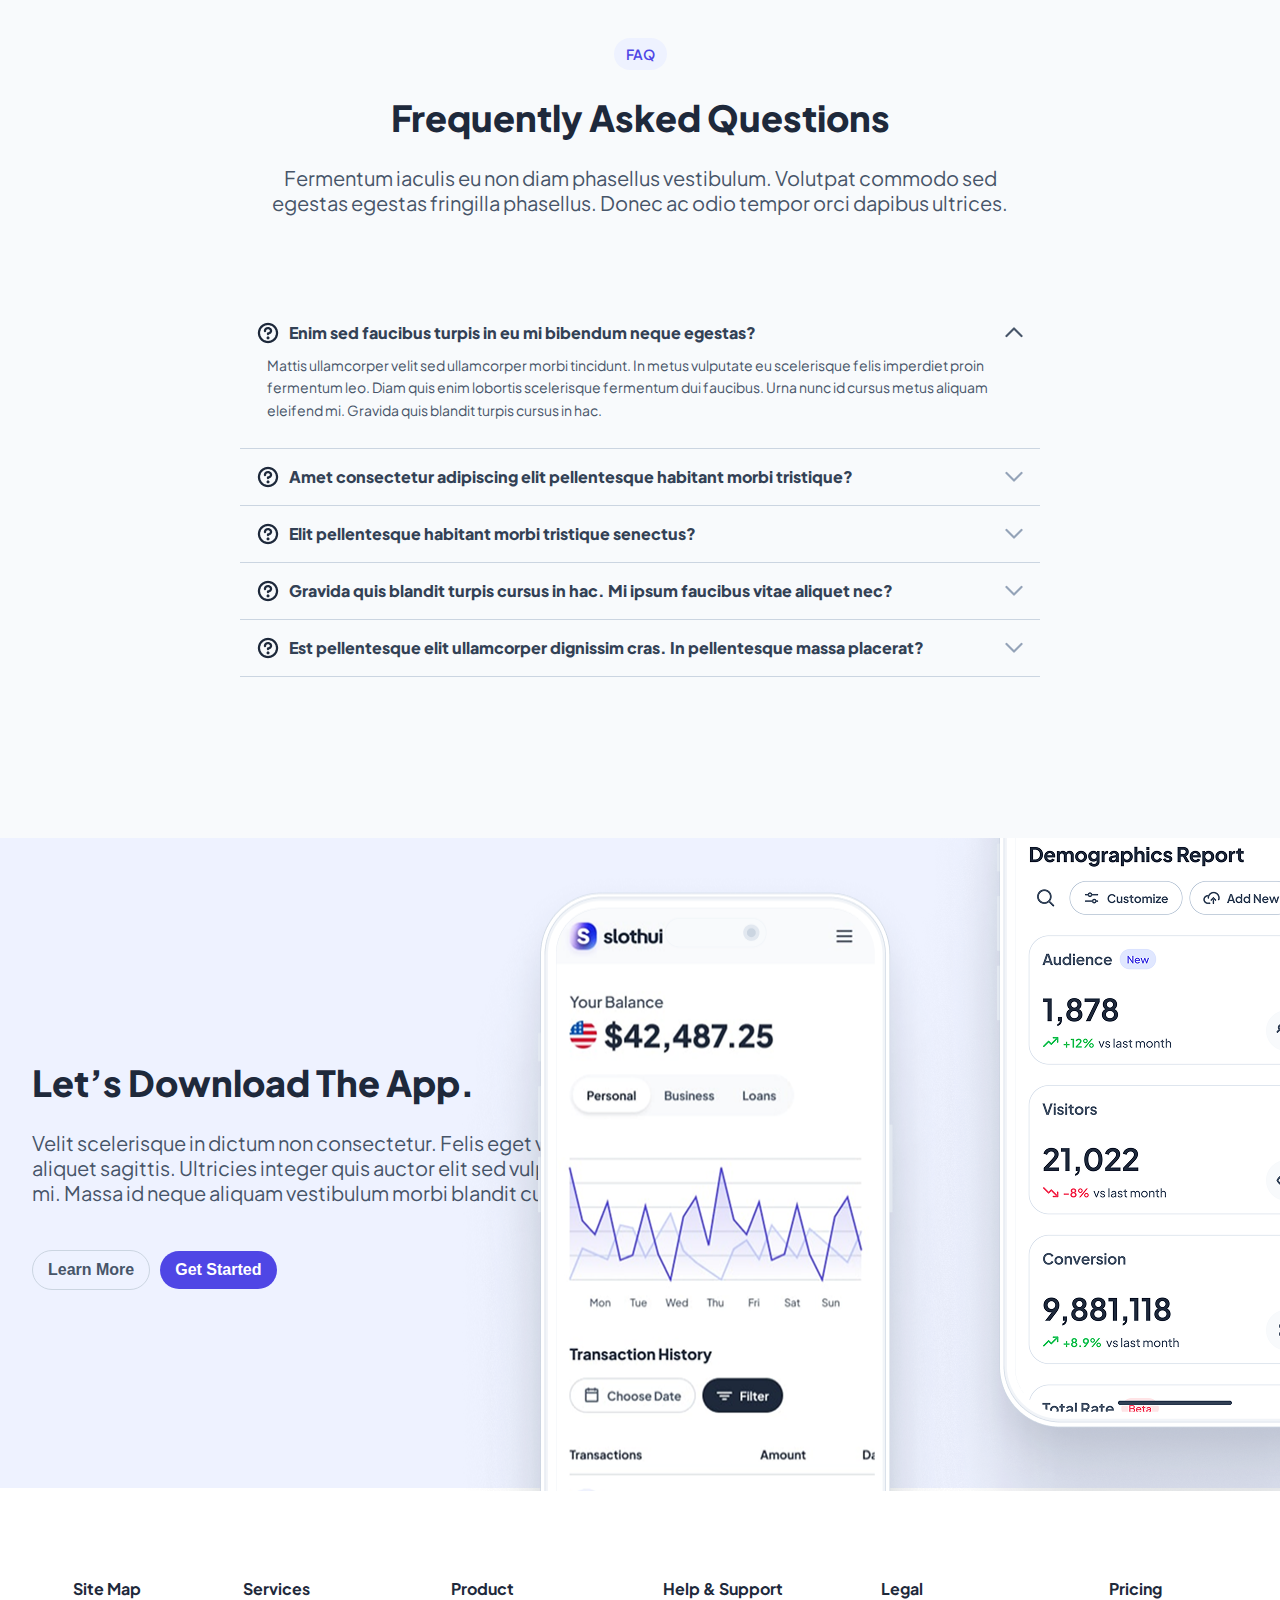
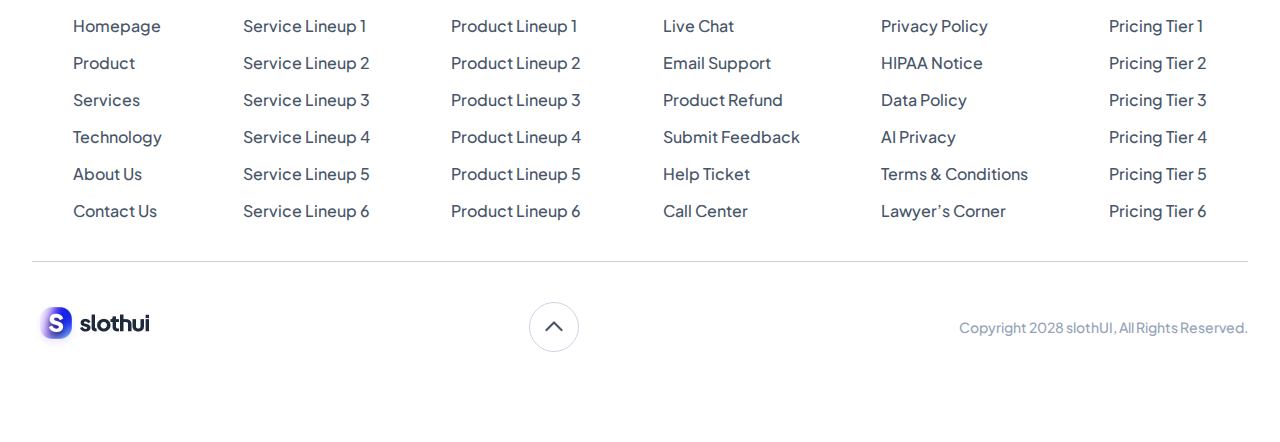
==== commit 0e5d171a: "complete faq section" ====
--- a/index.html
+++ b/index.html
@@ -25,6 +25,7 @@
     <link rel="stylesheet" href="css/who.css" />
     <link rel="stylesheet" href="css/testimonials.css" />
     <link rel="stylesheet" href="css/contact.css" />
+    <link rel="stylesheet" href="css/faq.css" />
     <link rel="stylesheet" href="css/cta.css" />
     <link rel="stylesheet" href="css/footer.css" />
     <!-- Main css file -->
@@ -39,6 +40,7 @@
     <div id="who"></div>
     <div id="testimonials"></div>
     <div id="contact"></div>
+    <div id="faq"></div>
     <div id="cta"></div>
     <div id="footer"></div>
 
@@ -96,6 +98,15 @@
           }
         );
         loadComponent("contact", "./components/contact.html");
+        loadComponent("faq", "./components/faq.html", function () {
+          loadScript("./js/faq.js", function () {
+            if (typeof loadFAQs === "function") {
+              loadFAQs();
+            } else {
+              console.error("loadFAQs function is not available");
+            }
+          });
+        });
         loadComponent("cta", "./components/cta.html");
         loadComponent("footer", "./components/footer.html");
       };
--- a/css/faq.css
+++ b/css/faq.css
@@ -0,0 +1,40 @@
+.faq {
+  padding: 96px 0;
+  background: #f8fafc;
+}
+.faq-container {
+  width: 100%;
+  max-width: 800px;
+  margin: 65px auto;
+}
+.faq-item {
+  border-bottom: 1px solid #cbd5e1;
+  padding: 17px;
+}
+.faq-question {
+  display: flex;
+  justify-content: space-between;
+  align-items: center;
+  font-size: 18px;
+  font-weight: 600;
+  cursor: pointer;
+}
+.faq-title {
+  display: flex;
+  align-items: center;
+  gap: 10px;
+}
+.faq-title p {
+  font-weight: 800;
+  font-size: 16px;
+  color: #334155;
+}
+.faq-answer {
+  font-weight: 400;
+  font-size: 14px;
+  color: #475569;
+  line-height: 160%;
+  overflow: hidden;
+  transition: max-height 0.3s ease-in-out, padding 0.3s ease-in-out;
+  padding: 0 10px;
+}
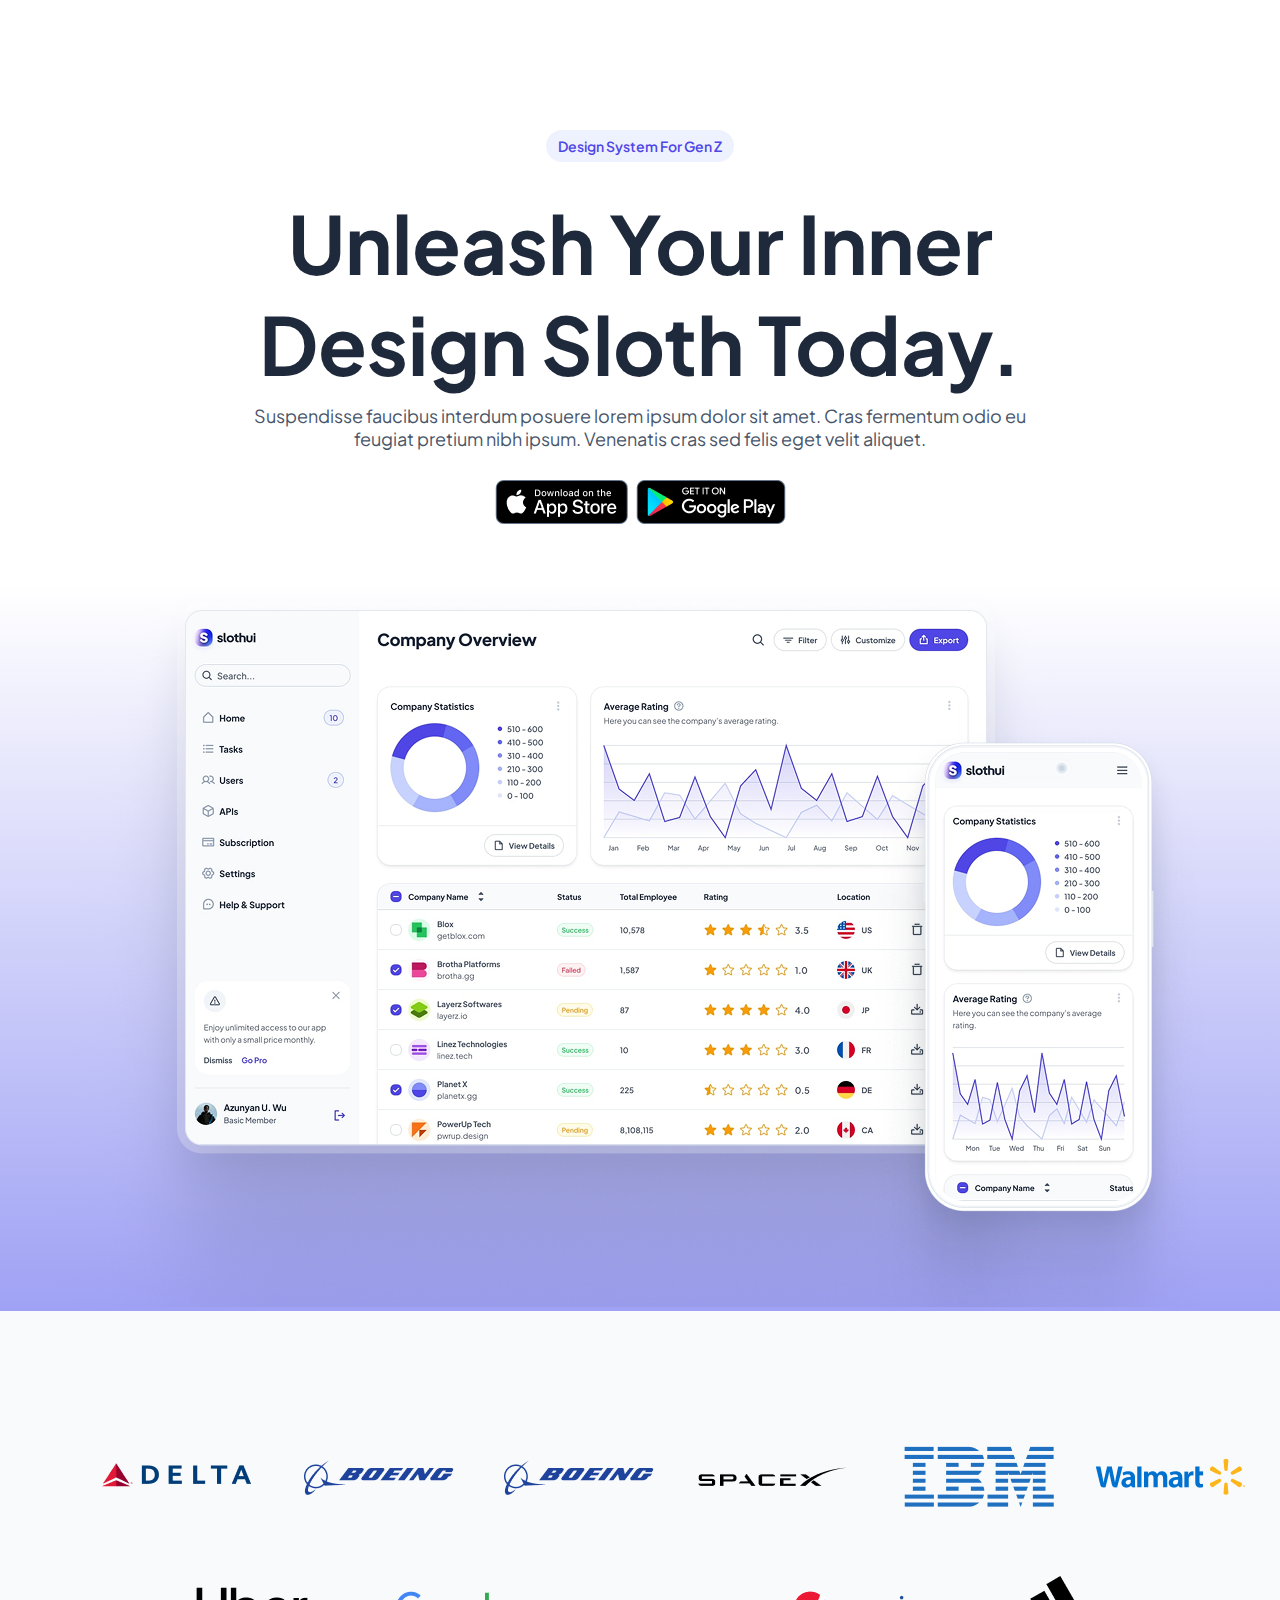
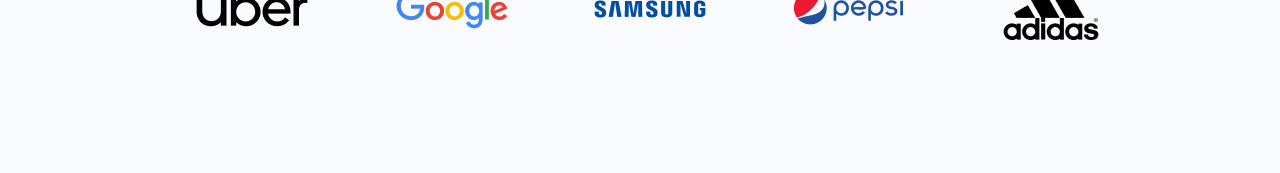
==== commit 73d361cb: "responsive banner and company logos section" ====
--- a/index.html
+++ b/index.html
@@ -32,17 +32,17 @@
     <link rel="stylesheet" href="style.css" />
   </head>
   <body>
-    <div id="header"></div>
+    <!-- <div id="header"></div> -->
     <div id="banner"></div>
     <div id="logo"></div>
-    <div id="features"></div>
-    <div id="statistics"></div>
-    <div id="who"></div>
-    <div id="testimonials"></div>
-    <div id="contact"></div>
-    <div id="faq"></div>
-    <div id="cta"></div>
-    <div id="footer"></div>
+    <!-- <div id="features"></div> -->
+    <!-- <div id="statistics"></div> -->
+    <!-- <div id="who"></div> -->
+    <!-- <div id="testimonials"></div> -->
+    <!-- <div id="contact"></div> -->
+    <!-- <div id="faq"></div> -->
+    <!-- <div id="cta"></div> -->
+    <!-- <div id="footer"></div> -->
 
     <script>
       function loadComponent(id, url, callback) {
--- a/css/banner.css
+++ b/css/banner.css
@@ -27,6 +27,36 @@
   margin-top: 60px;
   background: linear-gradient(#ffffff, #9fa1f4);
 }
-.MockUp {
+.banner-gradiant img:nth-child(2) {
+  display: none;
+}
+.banner-gradiant img:nth-child(3) {
   margin-left: -290px;
 }
+
+@media (max-width: 380px) {
+  .title {
+    font-size: 22px;
+    padding: 10px 18px;
+  }
+  .banner-paragraph {
+    padding: 10px 18px;
+    font-size: 16px;
+  }
+  .banner-gradiant {
+    position: relative;
+  }
+  .banner-gradiant img:first-child {
+    display: none;
+  }
+  .banner-gradiant img:nth-child(2) {
+    display: block;
+  }
+  .banner-gradiant img:nth-child(3) {
+    position: absolute;
+    top: 26%;
+    right: 5%;
+    width: 180px;
+    margin-left: 0px;
+  }
+}
--- a/css/logo.css
+++ b/css/logo.css
@@ -12,3 +12,22 @@
   width: 100px;
   padding: 25px 50px;
 }
+
+/* Responsive style */
+@media (max-width: 380px) {
+  .company-logo {
+    padding: 64px 0;
+  }
+  .logos {
+    padding: 0 18px;
+    display: grid;
+    grid-template-columns: repeat(3, 1fr);
+  }
+  .logo-img {
+    padding: 25px 10px;
+  }
+  .logo-img img {
+    background: #000;
+    max-width: 80px;
+  }
+}
--- a/style.css
+++ b/style.css
@@ -71,3 +71,9 @@
   padding: 10px 15px;
   border-radius: 40px;
 }
+/* Responsive style */
+@media (max-width: 380px) {
+  .max-width {
+    width: 380px;
+  }
+}
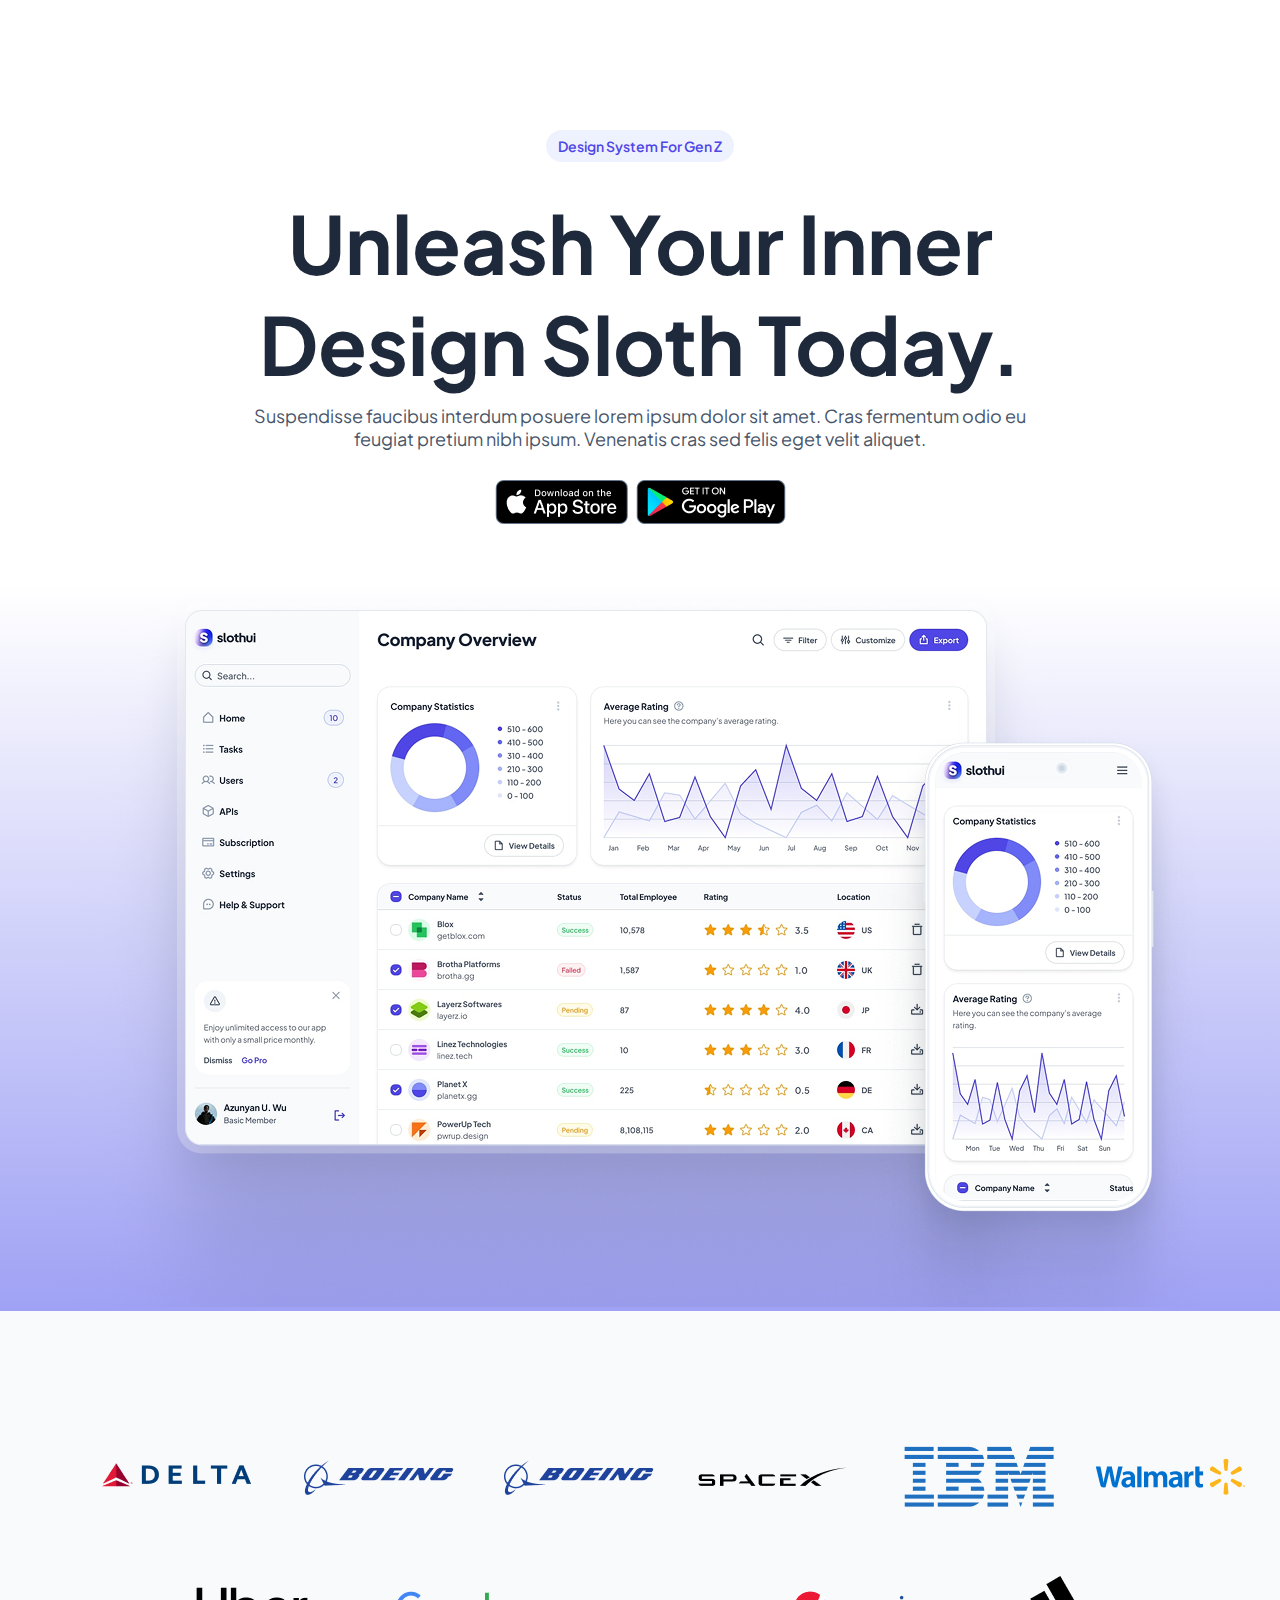
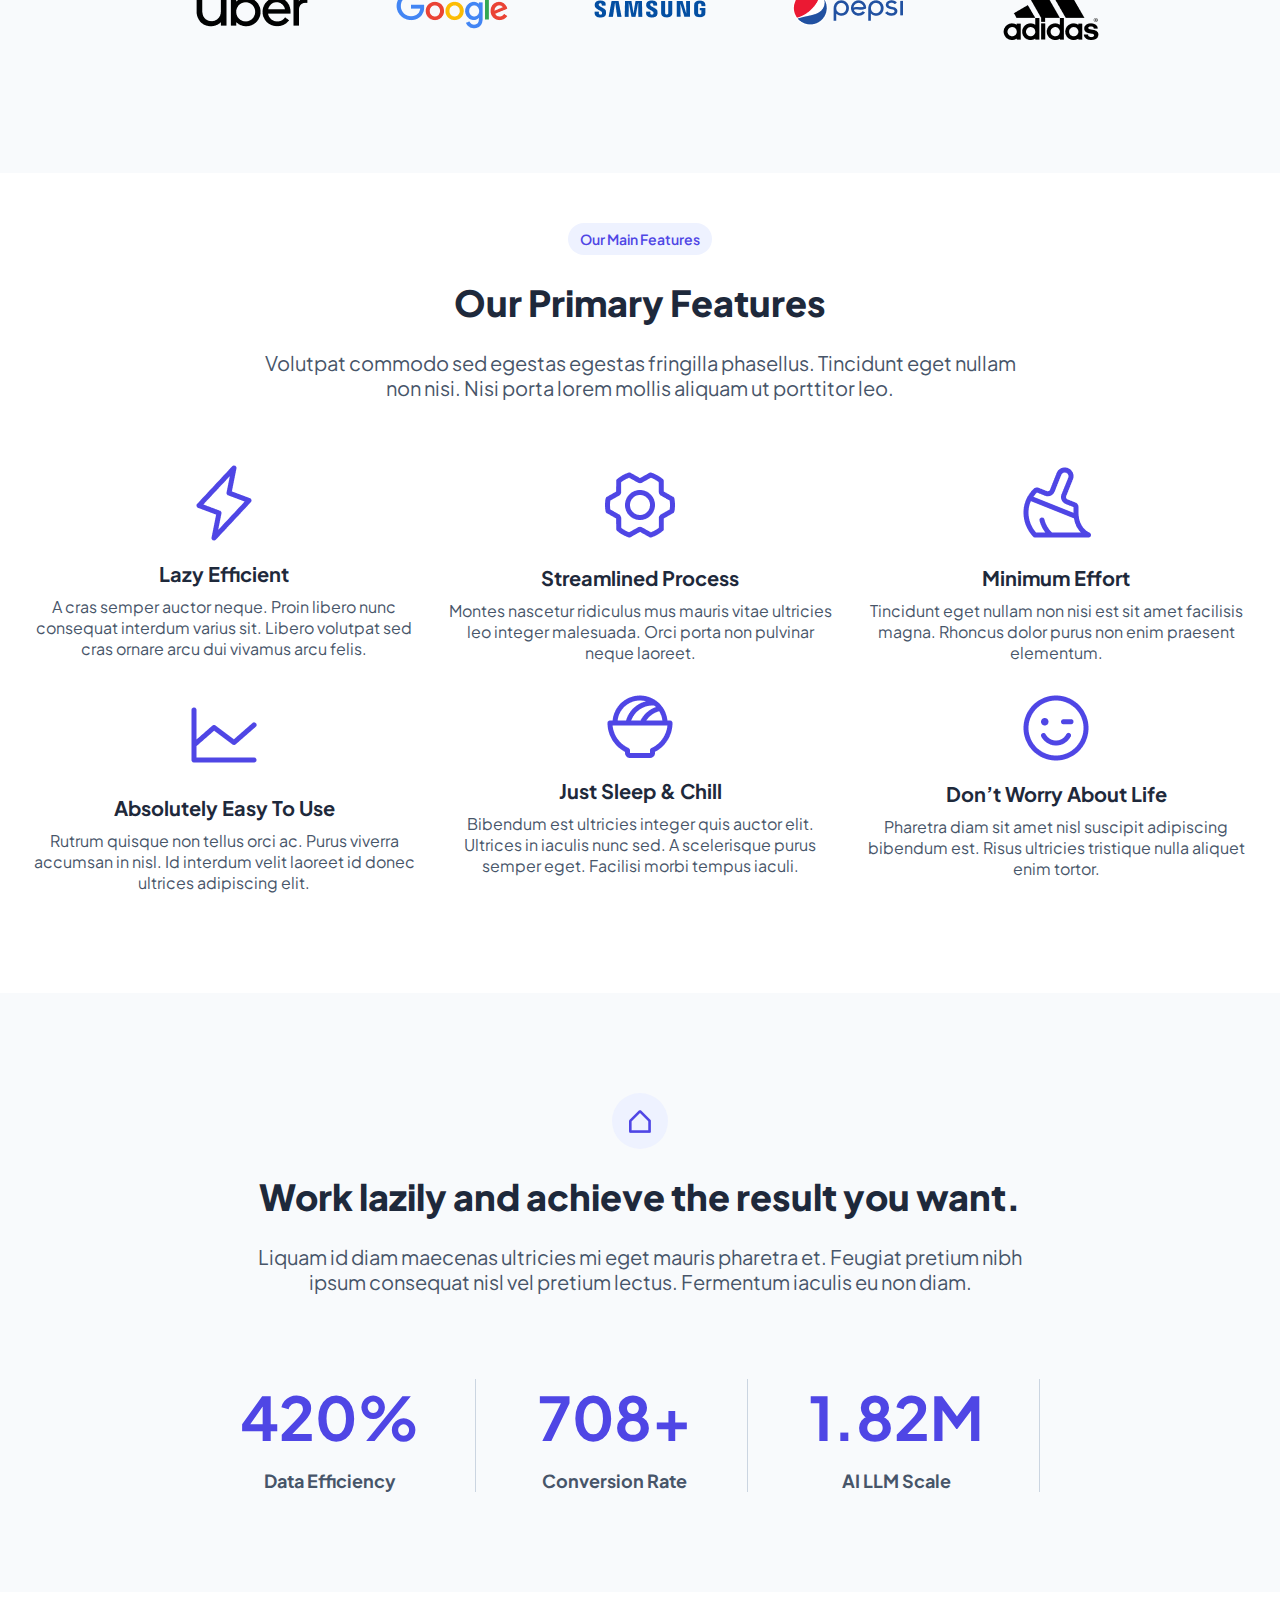
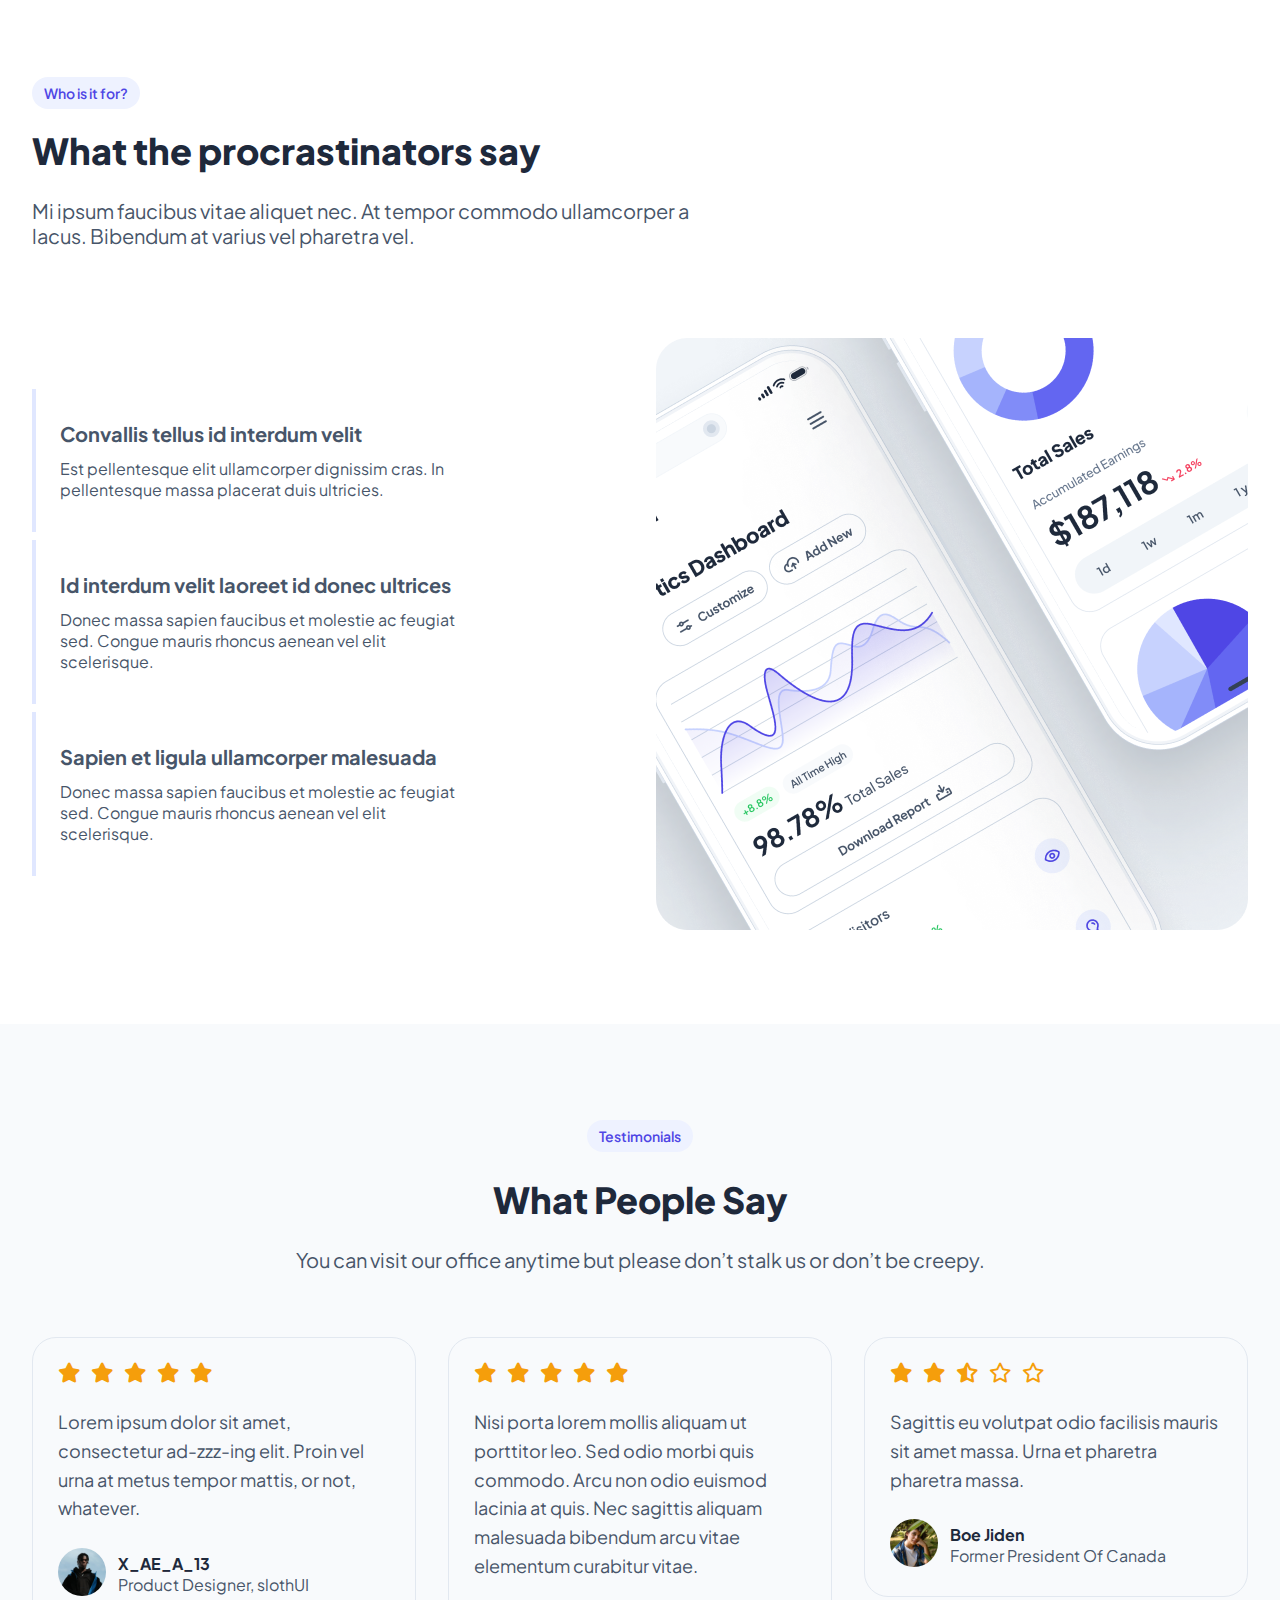
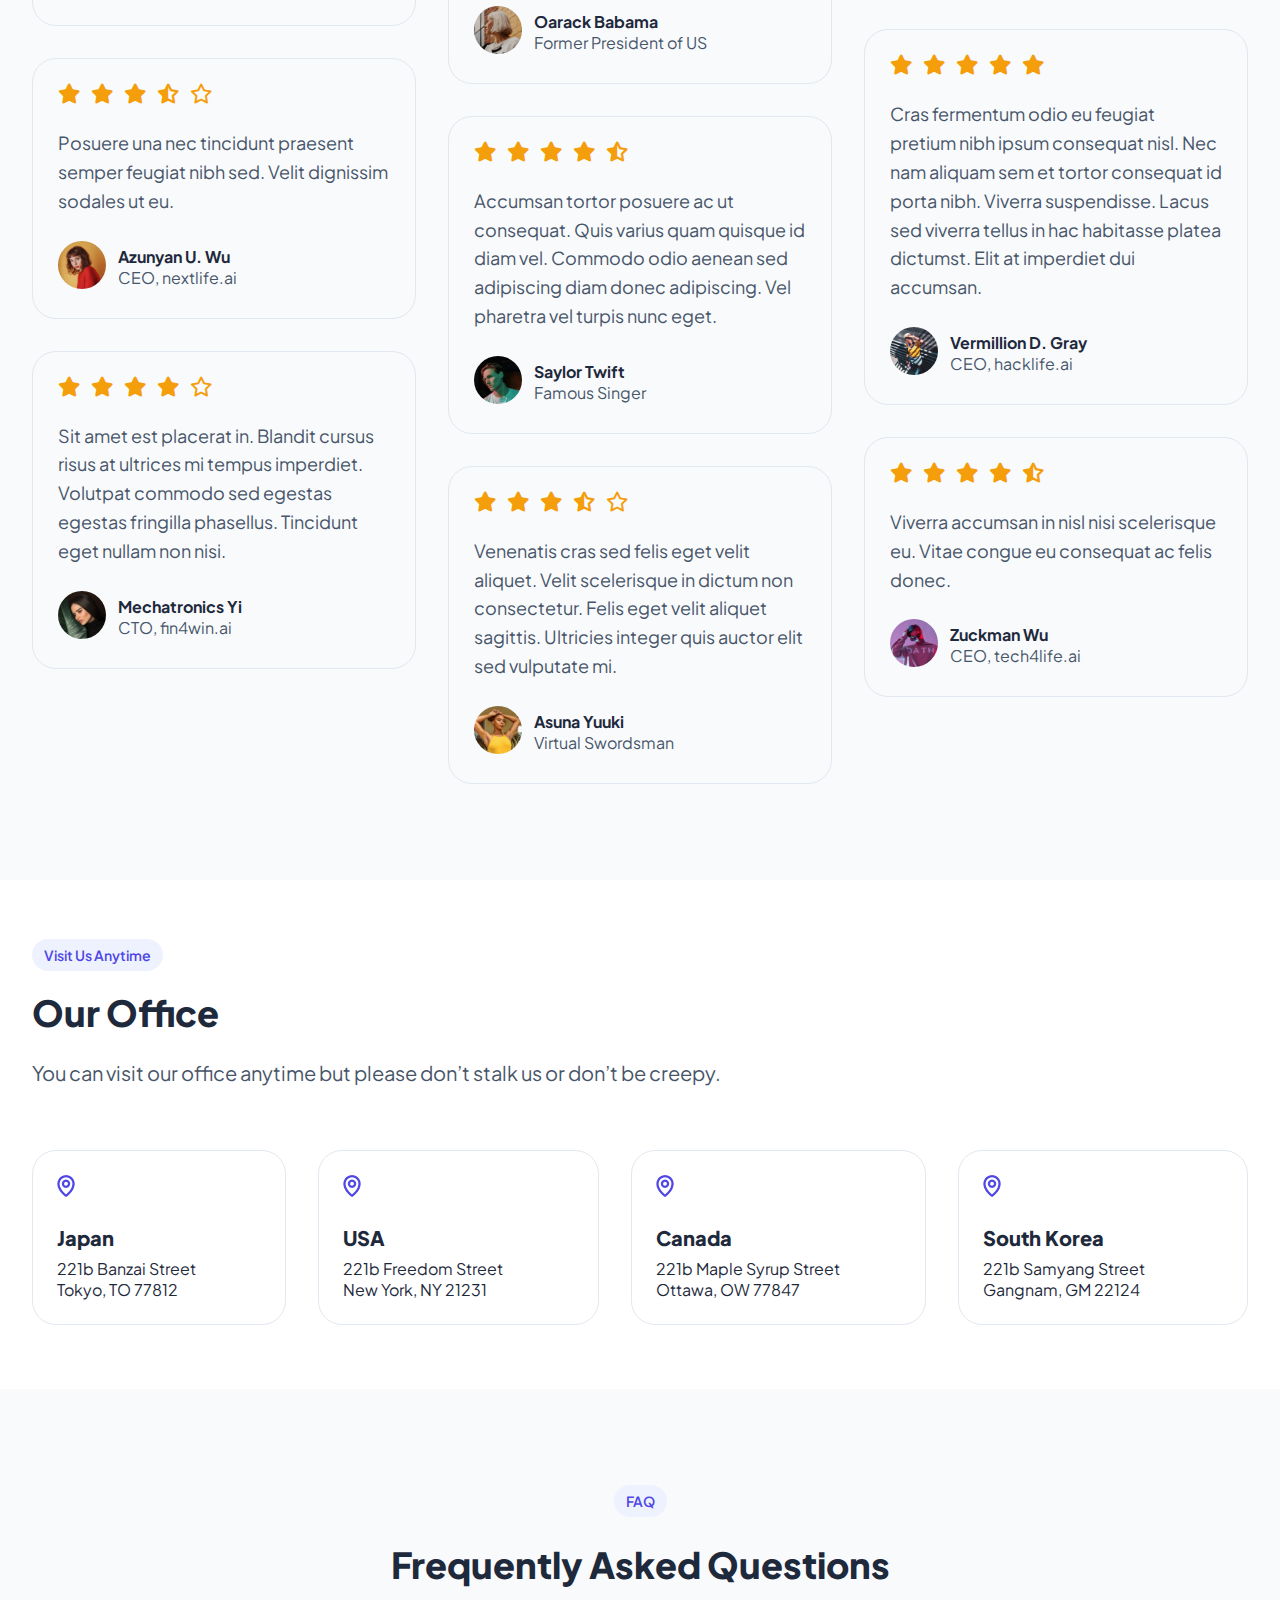
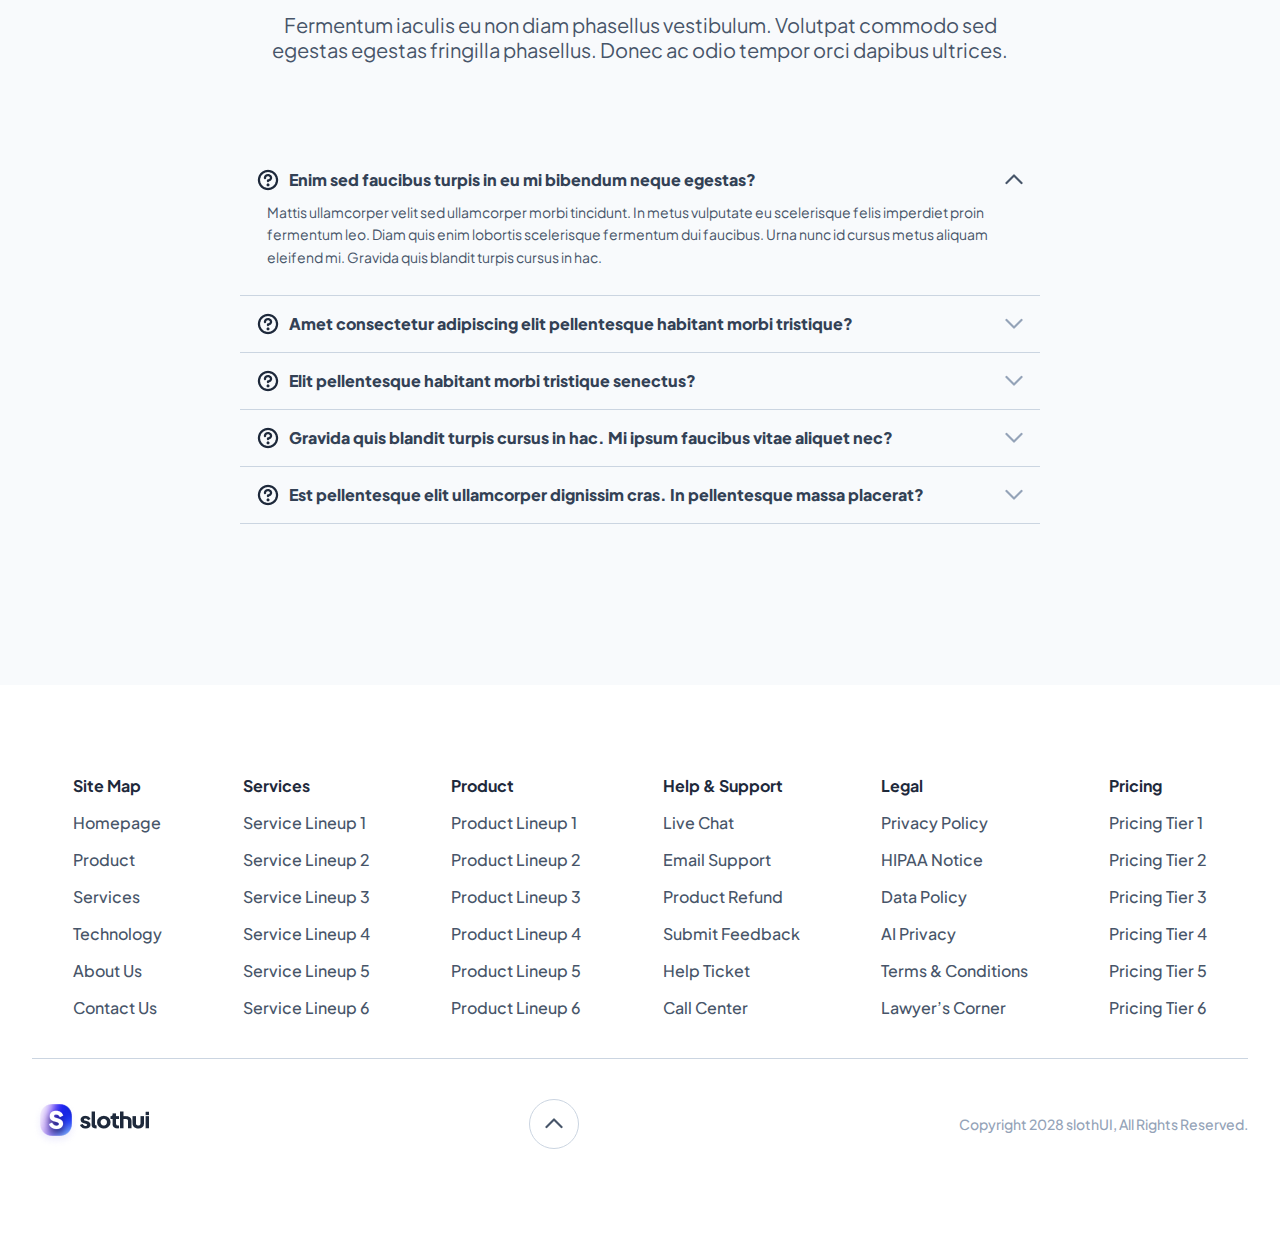
==== commit f3979446: "complete mobile responsive without header" ====
--- a/index.html
+++ b/index.html
@@ -35,14 +35,14 @@
     <!-- <div id="header"></div> -->
     <div id="banner"></div>
     <div id="logo"></div>
-    <!-- <div id="features"></div> -->
-    <!-- <div id="statistics"></div> -->
-    <!-- <div id="who"></div> -->
-    <!-- <div id="testimonials"></div> -->
-    <!-- <div id="contact"></div> -->
-    <!-- <div id="faq"></div> -->
+    <div id="features"></div>
+    <div id="statistics"></div>
+    <div id="who"></div>
+    <div id="testimonials"></div>
+    <div id="contact"></div>
+    <div id="faq"></div>
     <!-- <div id="cta"></div> -->
-    <!-- <div id="footer"></div> -->
+    <div id="footer"></div>
 
     <script>
       function loadComponent(id, url, callback) {
--- a/css/features.css
+++ b/css/features.css
@@ -27,3 +27,13 @@
   color: #475569;
   margin-top: 10px;
 }
+/* Responsive style */
+@media (max-width: 380px) {
+  .features {
+    display: grid;
+    grid-template-columns: repeat(1, 1fr);
+  }
+  .features-description {
+    padding: 0 20px;
+  }
+}
--- a/css/statistics.css
+++ b/css/statistics.css
@@ -37,3 +37,20 @@
   font-size: 18px;
   color: #475569;
 }
+/* Responsive style */
+@media (max-width: 380px) {
+  .statistics {
+    margin-top: 64px;
+    padding: 64px 0;
+  }
+  .statistics-border {
+    border-right: none;
+    border-bottom: 1px solid #cbd5e1;
+    padding-right: 0;
+    padding-bottom: 32px;
+    margin: 0 18px 32px 18px;
+  }
+  .statistics-count {
+    display: inline;
+  }
+}
--- a/css/who.css
+++ b/css/who.css
@@ -37,3 +37,25 @@
   color: #475569;
   margin-top: 12px;
 }
+/* Responsive style */
+@media (max-width: 380px) {
+  .who-title {
+    font-size: 30px;
+    padding: 0 18px;
+  }
+  .who-paragraph {
+    width: 90%;
+    padding: 16px 18px;
+    font-size: 18px;
+  }
+  .who-animie {
+    display: inline;
+  }
+  .who-content {
+    margin: 8px 18px;
+  }
+  .who-animie img {
+    width: 90%;
+    padding: 16px 18px;
+  }
+}
--- a/css/testimonials.css
+++ b/css/testimonials.css
@@ -1,6 +1,6 @@
 .testimonials-section {
   background: #f8fafc;
-  padding: 100px 0;
+  padding: 96px 0;
 }
 .testimonial {
   column-count: 3;
@@ -49,3 +49,34 @@
   size: 16px;
   color: #475569;
 }
+.tes-btn {
+  display: none;
+}
+/* Responsive style */
+@media (max-width: 380px) {
+  .testimonials-section {
+    padding: 64px 0;
+  }
+  .testimonial {
+    column-count: 1;
+    margin-top: 16px;
+    padding: 0 18px;
+  }
+  .testimonial-content {
+    border-radius: 24px;
+    padding: 25px;
+    margin-bottom: 16px;
+  }
+  .tes-btn {
+    display: block;
+    width: 90%;
+    margin: 28px 16px;
+    background: #4f46e5;
+    color: white;
+    border: none;
+    font-weight: 700;
+    font-size: 16px;
+    padding: 10px 15px;
+    border-radius: 40px;
+  }
+}
--- a/css/contact.css
+++ b/css/contact.css
@@ -1,5 +1,5 @@
 .contact-section {
-  margin: 70px 0;
+  margin: 64px 0;
 }
 .contact-title {
   font-weight: 800;
@@ -8,7 +8,7 @@
   margin-top: 25px;
 }
 .contact-paragraph {
-  padding: 25px 0;
+  padding-top: 25px;
   font-weight: 400;
   font-size: 20px;
   color: #475569;
@@ -23,8 +23,6 @@
   border-radius: 24px;
   padding: 24px 70px 24px 24px;
 }
-.location-icon {
-}
 .location-country {
   font-weight: 800;
   font-size: 20px;
@@ -37,3 +35,21 @@
   color: #1e293b;
   margin-top: 8px;
 }
+/* Responsive style */
+@media (max-width: 380px) {
+  .location {
+    display: block;
+    padding: 0 16px;
+    margin-top: 40px;
+  }
+  .location-content {
+    margin-bottom: 16px;
+  }
+  .contact-paragraph {
+    padding: 25px 16px 0 16px;
+    font-size: 18px;
+  }
+  .contact-title {
+    margin: 25px 16px 0 16px;
+  }
+}
--- a/css/faq.css
+++ b/css/faq.css
@@ -38,3 +38,18 @@
   transition: max-height 0.3s ease-in-out, padding 0.3s ease-in-out;
   padding: 0 10px;
 }
+/* Responsive style */
+@media (max-width: 380px) {
+  .faq {
+    padding: 64px 0;
+  }
+  .faq-container {
+    margin: 20px auto;
+  }
+  .faq-title p {
+    padding-right: 55px;
+  }
+  .faq-answer {
+    padding-right: 40px !important;
+  }
+}
--- a/css/footer.css
+++ b/css/footer.css
@@ -41,3 +41,31 @@
   font-size: 14px;
   color: #94a3b8;
 }
+.bottom-title {
+  display: none;
+}
+/* Responsive style */
+@media (max-width: 380px) {
+  .footer-section {
+    padding: 32px 0;
+  }
+  .footer {
+    display: block;
+    padding: 0 16px;
+  }
+  .footer-title {
+    margin-top: 32px;
+  }
+  .bottom-footer {
+    flex-direction: column;
+  }
+  .bottom-title {
+    display: block;
+  }
+  .bottom-title-02 {
+    display: none;
+  }
+  .down-arrow {
+    margin-top: 32px;
+  }
+}
--- a/style.css
+++ b/style.css
@@ -76,4 +76,14 @@
   .max-width {
     width: 380px;
   }
+  .badge {
+    margin: 0 24px;
+  }
+  .common-title {
+    font-size: 30px;
+  }
+  .common-paragraph {
+    padding: 25px 18px;
+    font-size: 16px;
+  }
 }
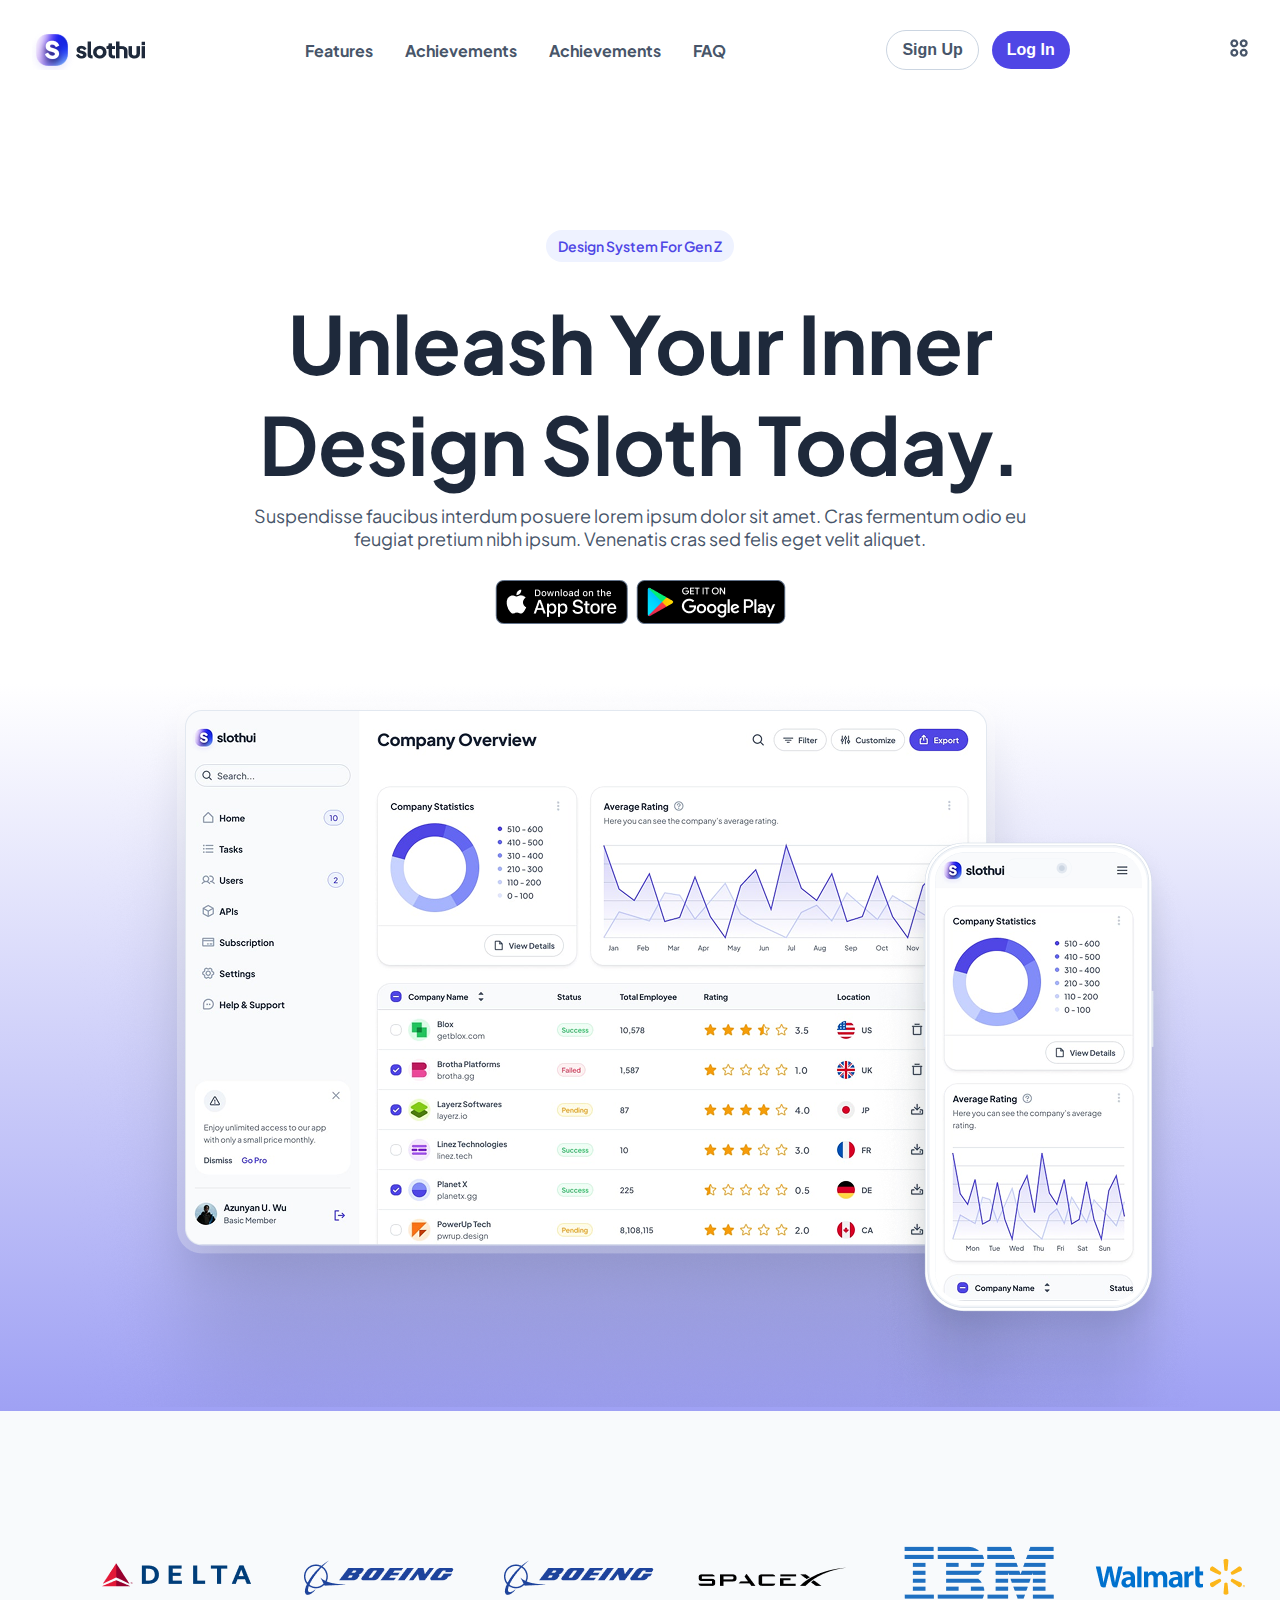
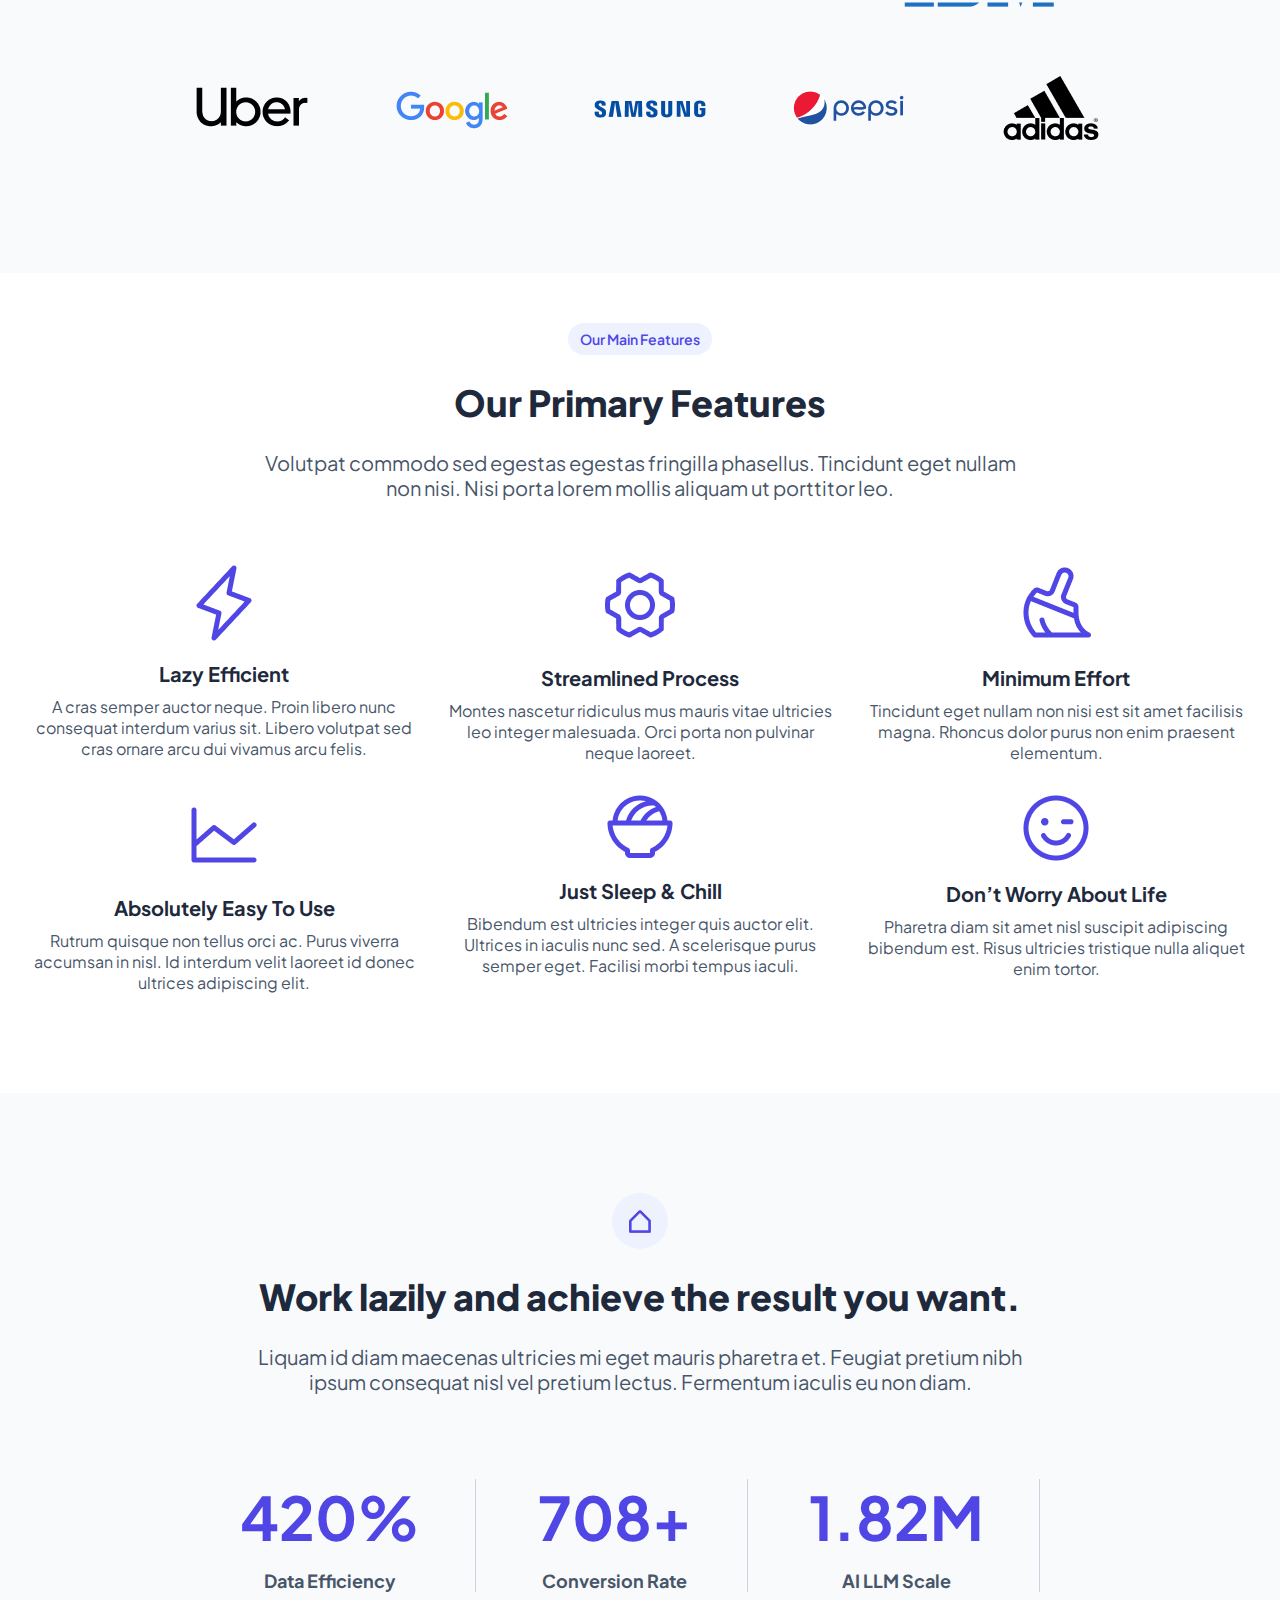
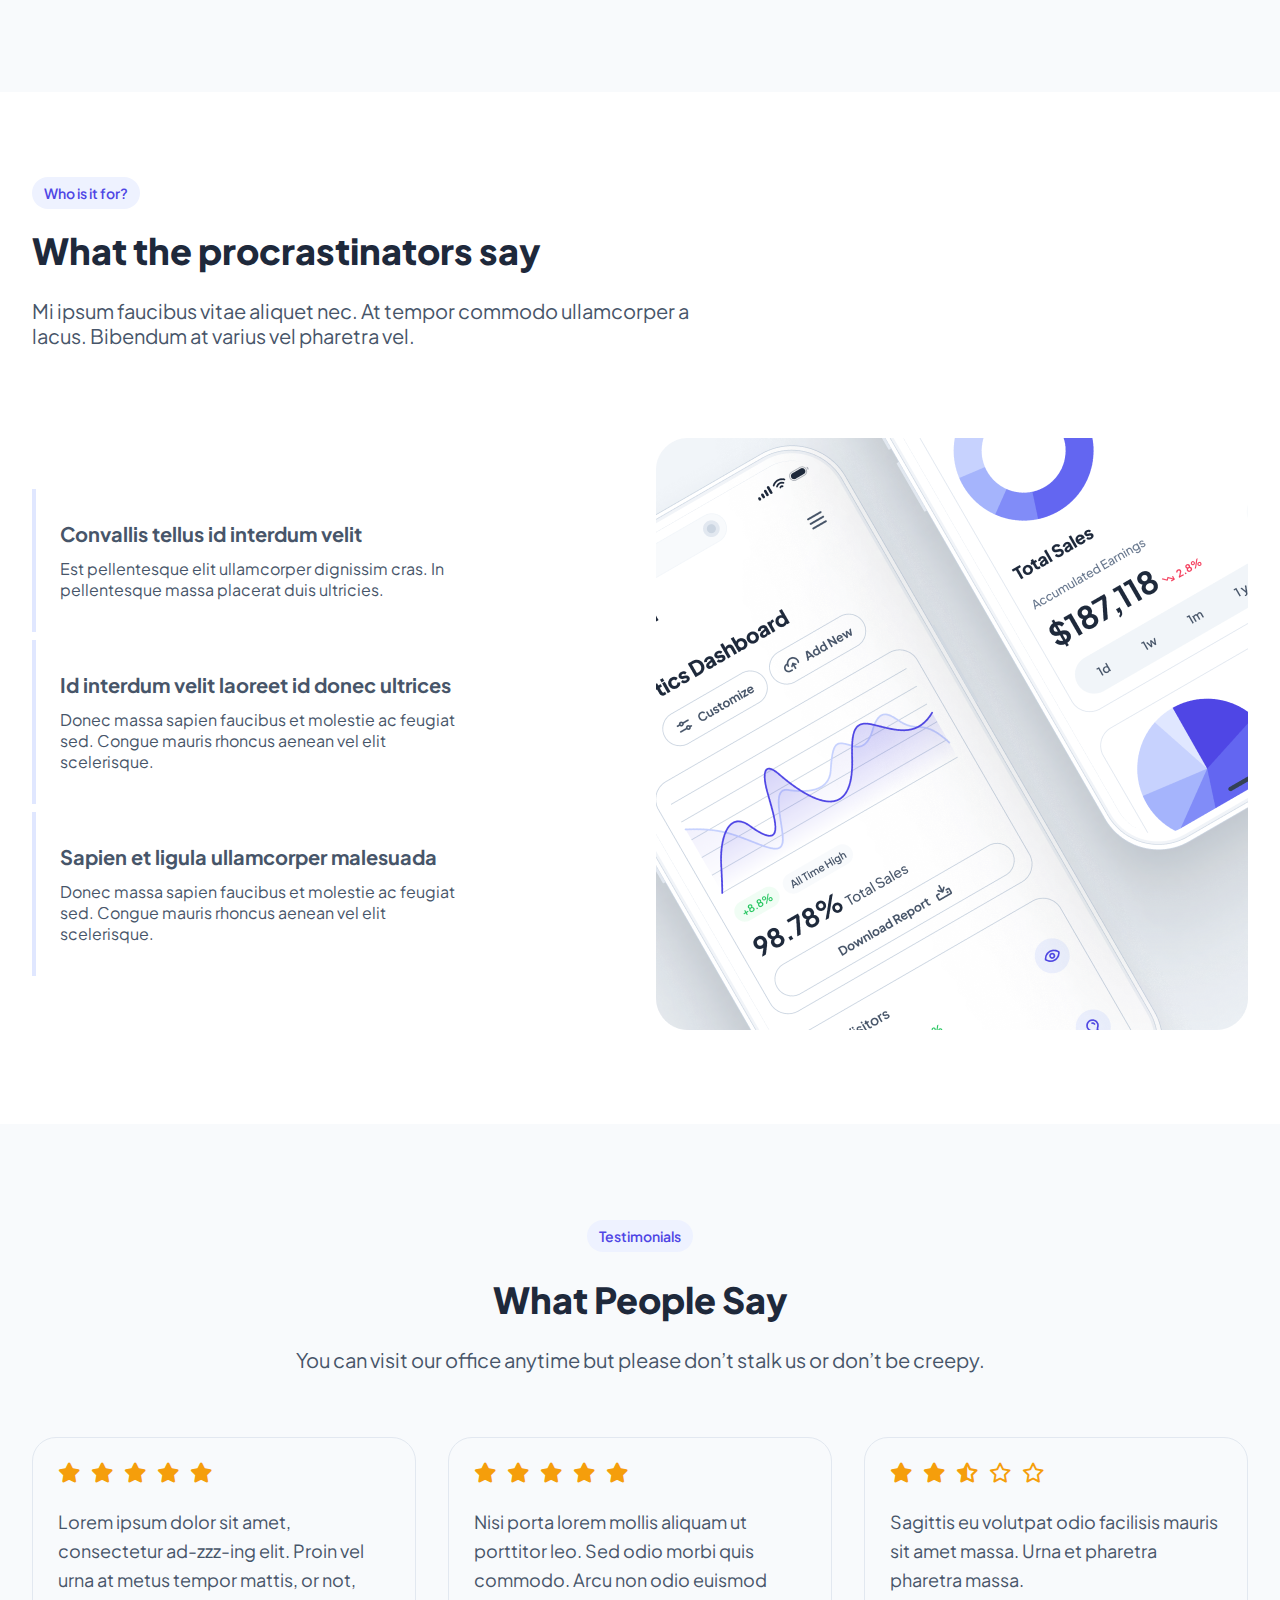
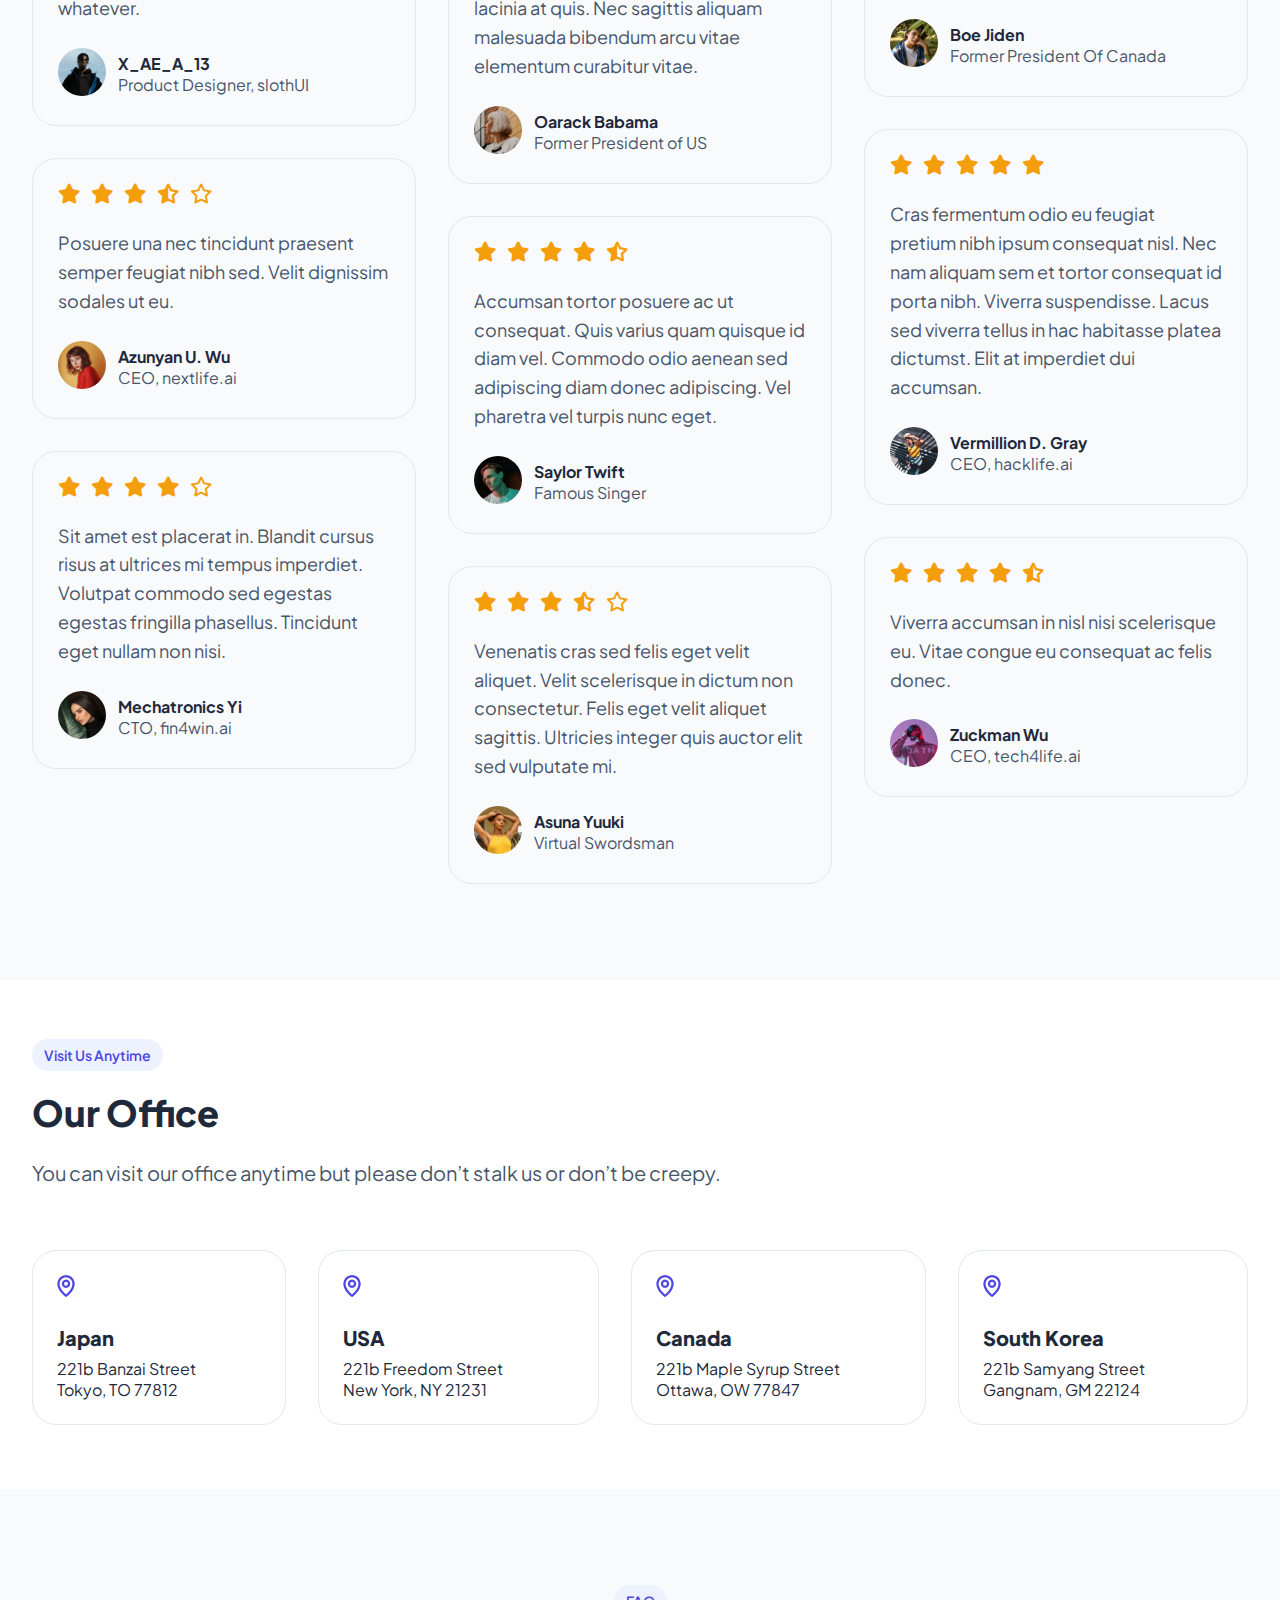
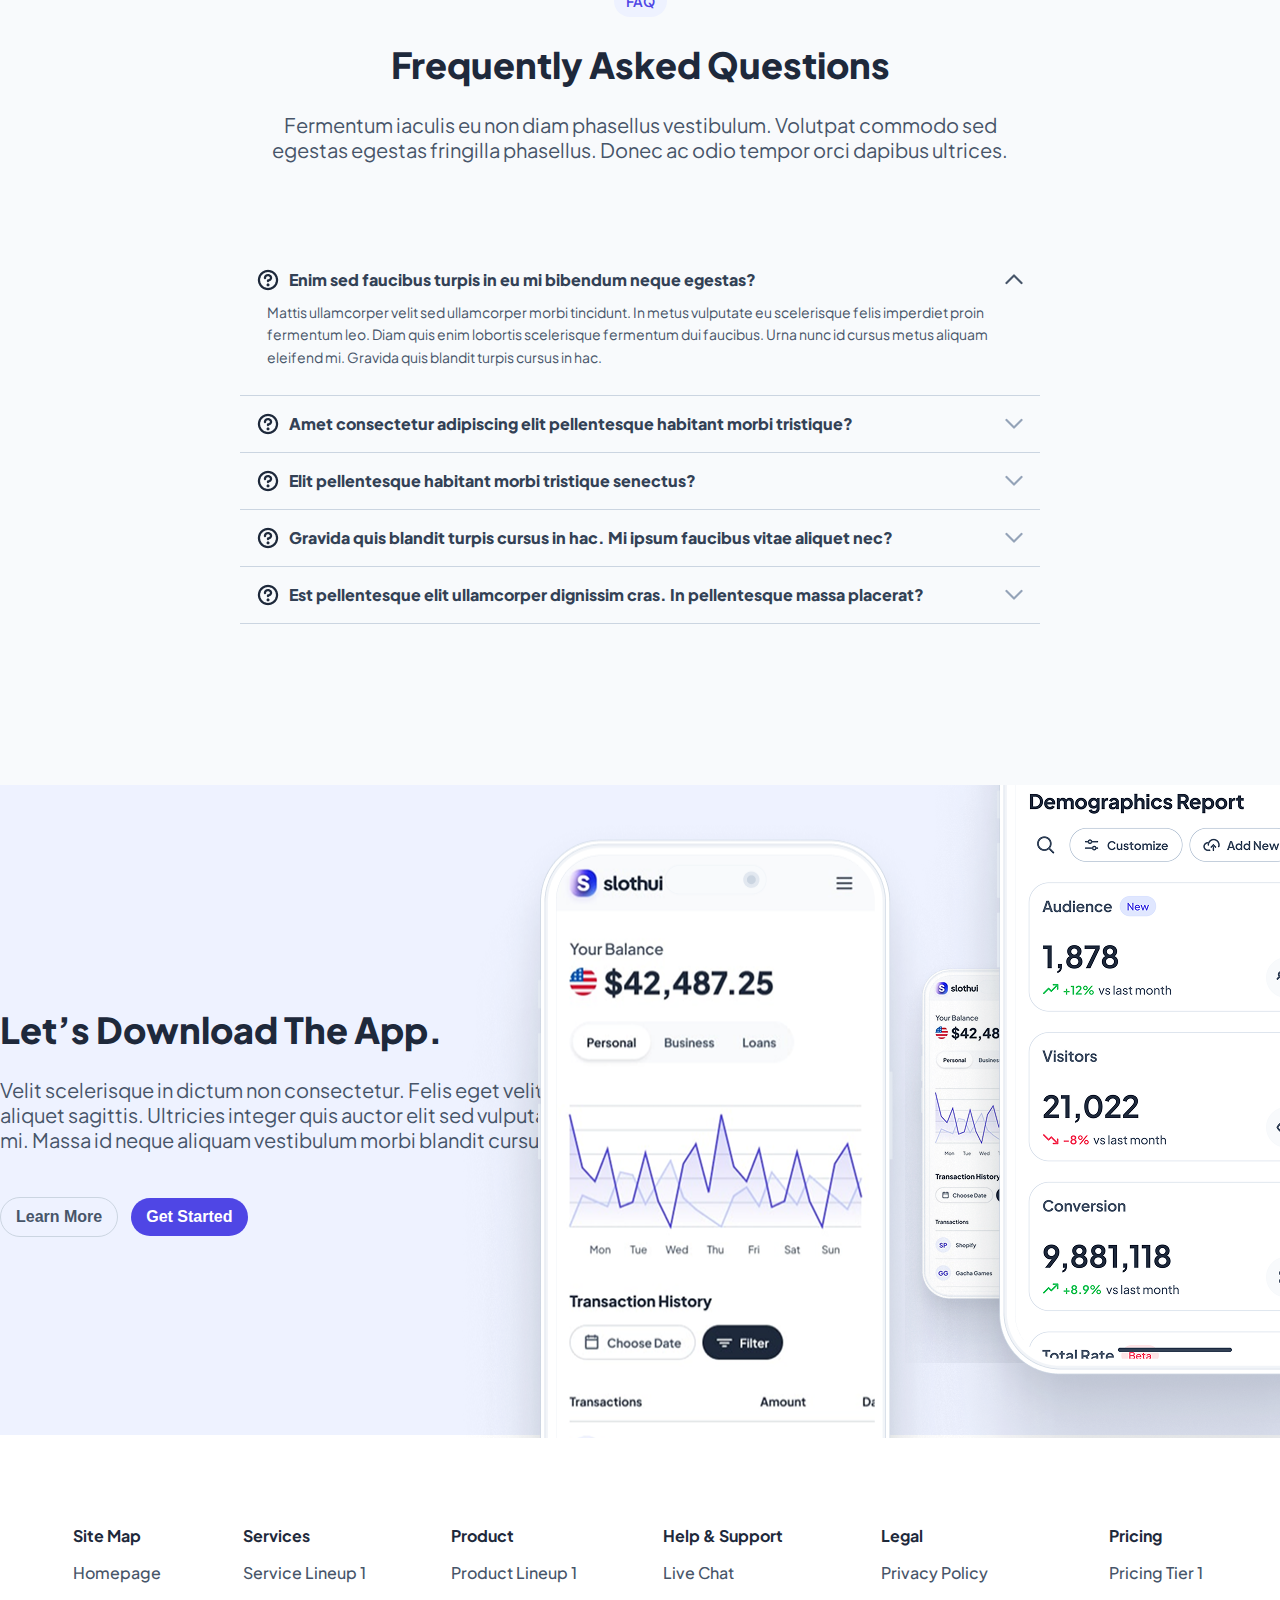
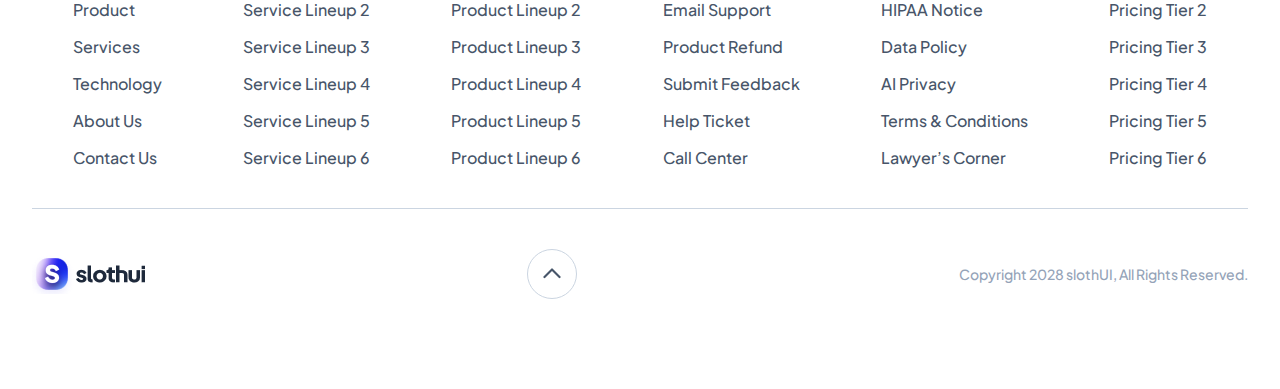
==== commit 3565abaf: "working on responsive header" ====
--- a/index.html
+++ b/index.html
@@ -32,7 +32,7 @@
     <link rel="stylesheet" href="style.css" />
   </head>
   <body>
-    <!-- <div id="header"></div> -->
+    <div id="header"></div>
     <div id="banner"></div>
     <div id="logo"></div>
     <div id="features"></div>
@@ -41,7 +41,7 @@
     <div id="testimonials"></div>
     <div id="contact"></div>
     <div id="faq"></div>
-    <!-- <div id="cta"></div> -->
+    <div id="cta"></div>
     <div id="footer"></div>
 
     <script>
@@ -62,7 +62,15 @@
         document.body.appendChild(script);
       }
       window.onload = function () {
-        loadComponent("header", "./components/header.html");
+        loadComponent("header", "./components/header.html", function () {
+          loadScript("./js/header.js", function () {
+            if (typeof loadMenu === "function") {
+              loadMenu();
+            } else {
+              console.error("loadMenu function is not available.");
+            }
+          });
+        });
         loadComponent("banner", "./components/banner.html");
         loadComponent("logo", "./components/logo.html", function () {
           loadScript("./js/logo.js", function () {
--- a/css/header.css
+++ b/css/header.css
@@ -4,6 +4,7 @@
   justify-content: space-between;
   align-items: center;
 }
+
 .header ul {
   display: flex;
   align-items: center;
@@ -12,3 +13,48 @@
   font-weight: 700;
   font-size: 16px;
 }
+
+#menuContainer {
+  display: none;
+}
+
+/* Responsive style */
+@media (max-width: 380px) {
+  .header {
+    padding: 18px;
+  }
+
+  .header ul {
+    display: none;
+  }
+
+  .header-btn {
+    display: none;
+  }
+
+  #menuContainer {
+    width: 320px;
+    height: 900px;
+    background: rebeccapurple;
+    position: fixed;
+    top: 0;
+    right: -320px; /* Start hidden to the right */
+    transition: right 0.3s ease; /* Slide transition */
+  }
+
+  #menuContainer.show {
+    right: 0; /* Move to the left to show menu */
+  }
+}
+
+/* Styling for the menu items */
+#menuContainer ul {
+  list-style-type: none;
+  padding: 0;
+}
+
+#menuContainer li {
+  padding: 10px;
+  color: white;
+  font-size: 18px;
+}
--- a/css/cta.css
+++ b/css/cta.css
@@ -31,3 +31,37 @@
   margin-right: -150px;
   margin-top: 30px;
 }
+ctn-responsive {
+  display: none;
+}
+/* Responsive style */
+@media (max-width: 380px) {
+  .cta-main {
+    display: block;
+    height: 860px;
+    padding: 64px 0;
+  }
+  .cta-content {
+    width: 100%;
+  }
+  .cta-title {
+    font-size: 30px;
+    padding: 0 18px;
+  }
+  .cta-paragraph {
+    font-size: 16px;
+    padding: 24px 18px;
+  }
+  .cta-img {
+    display: none;
+  }
+  .btn-cta {
+    padding: 0 18px;
+  }
+  .cta-content button:first-child {
+    margin-bottom: 12px;
+  }
+  .ctn-responsive {
+    margin-top: 48px;
+  }
+}
--- a/style.css
+++ b/style.css
@@ -86,4 +86,10 @@
     padding: 25px 18px;
     font-size: 16px;
   }
+  .btn-outline {
+    width: 100%;
+  }
+  .btn-fill {
+    width: 100%;
+  }
 }
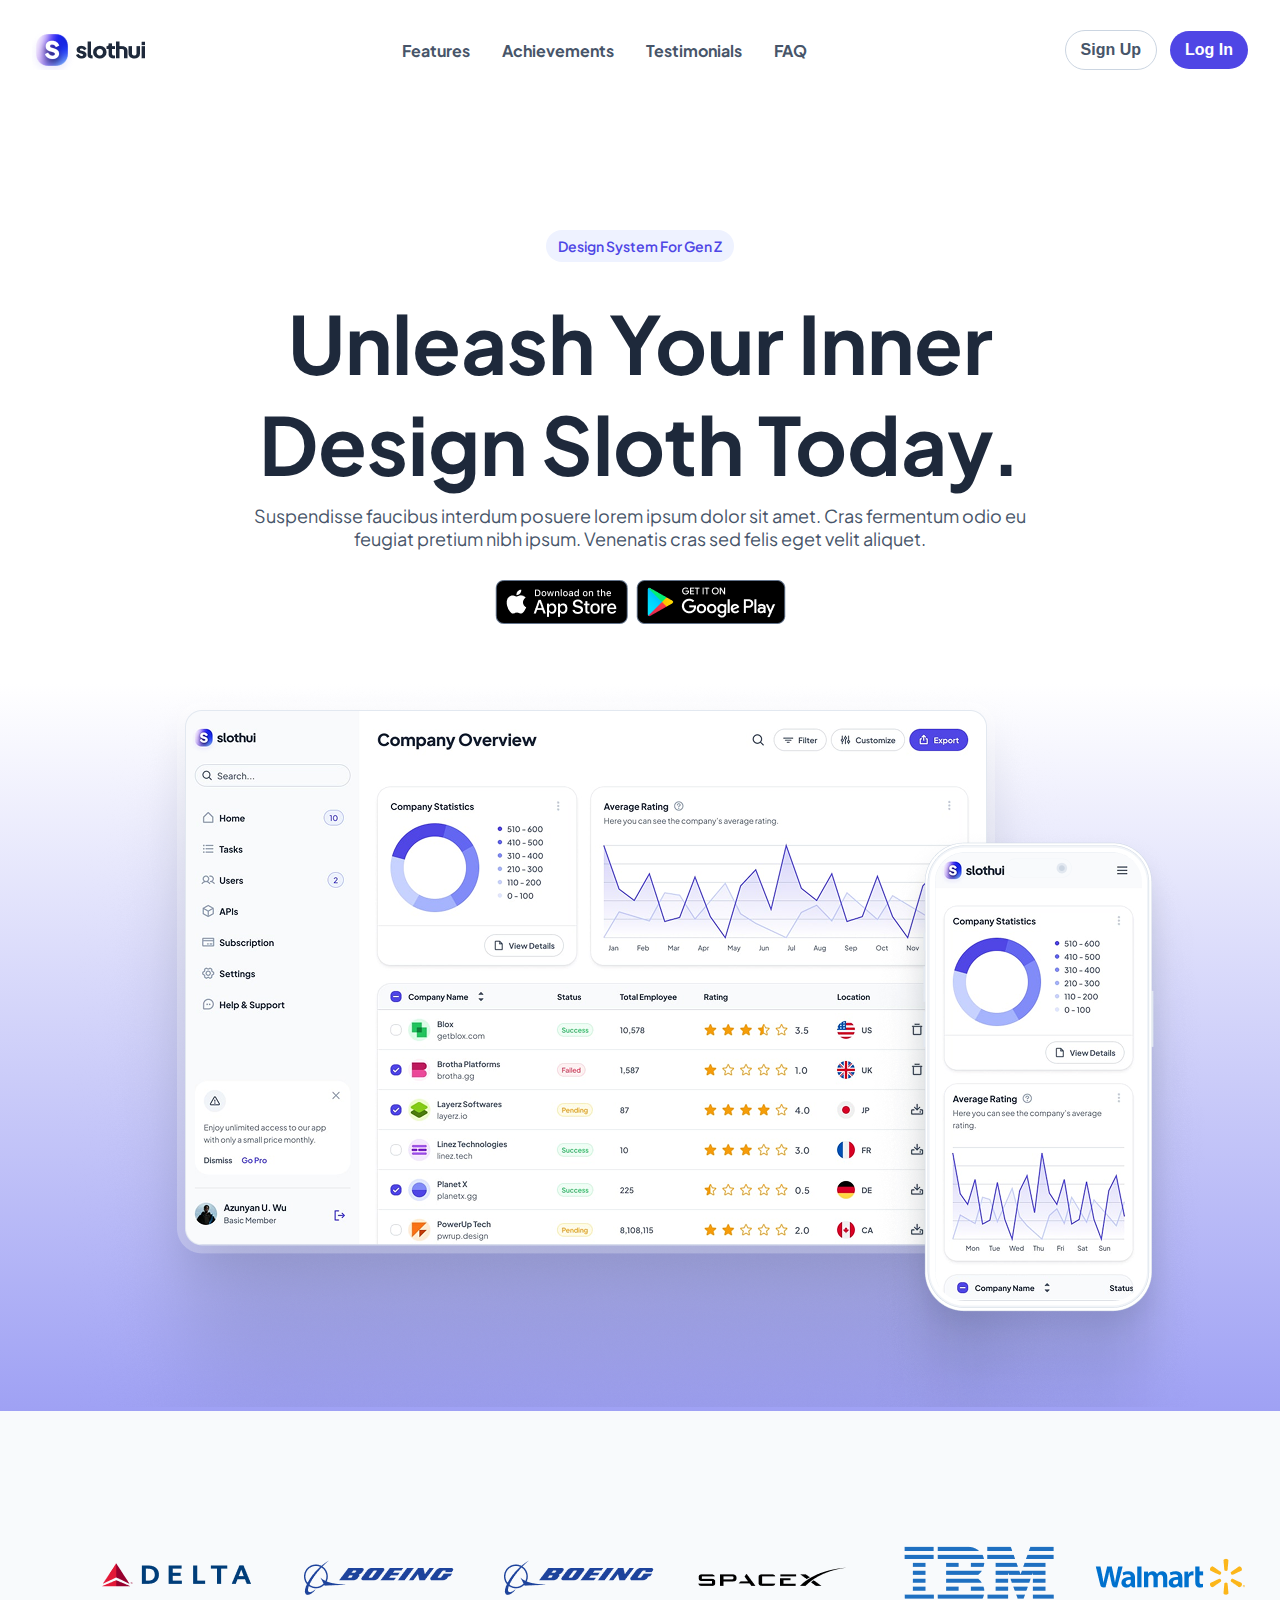
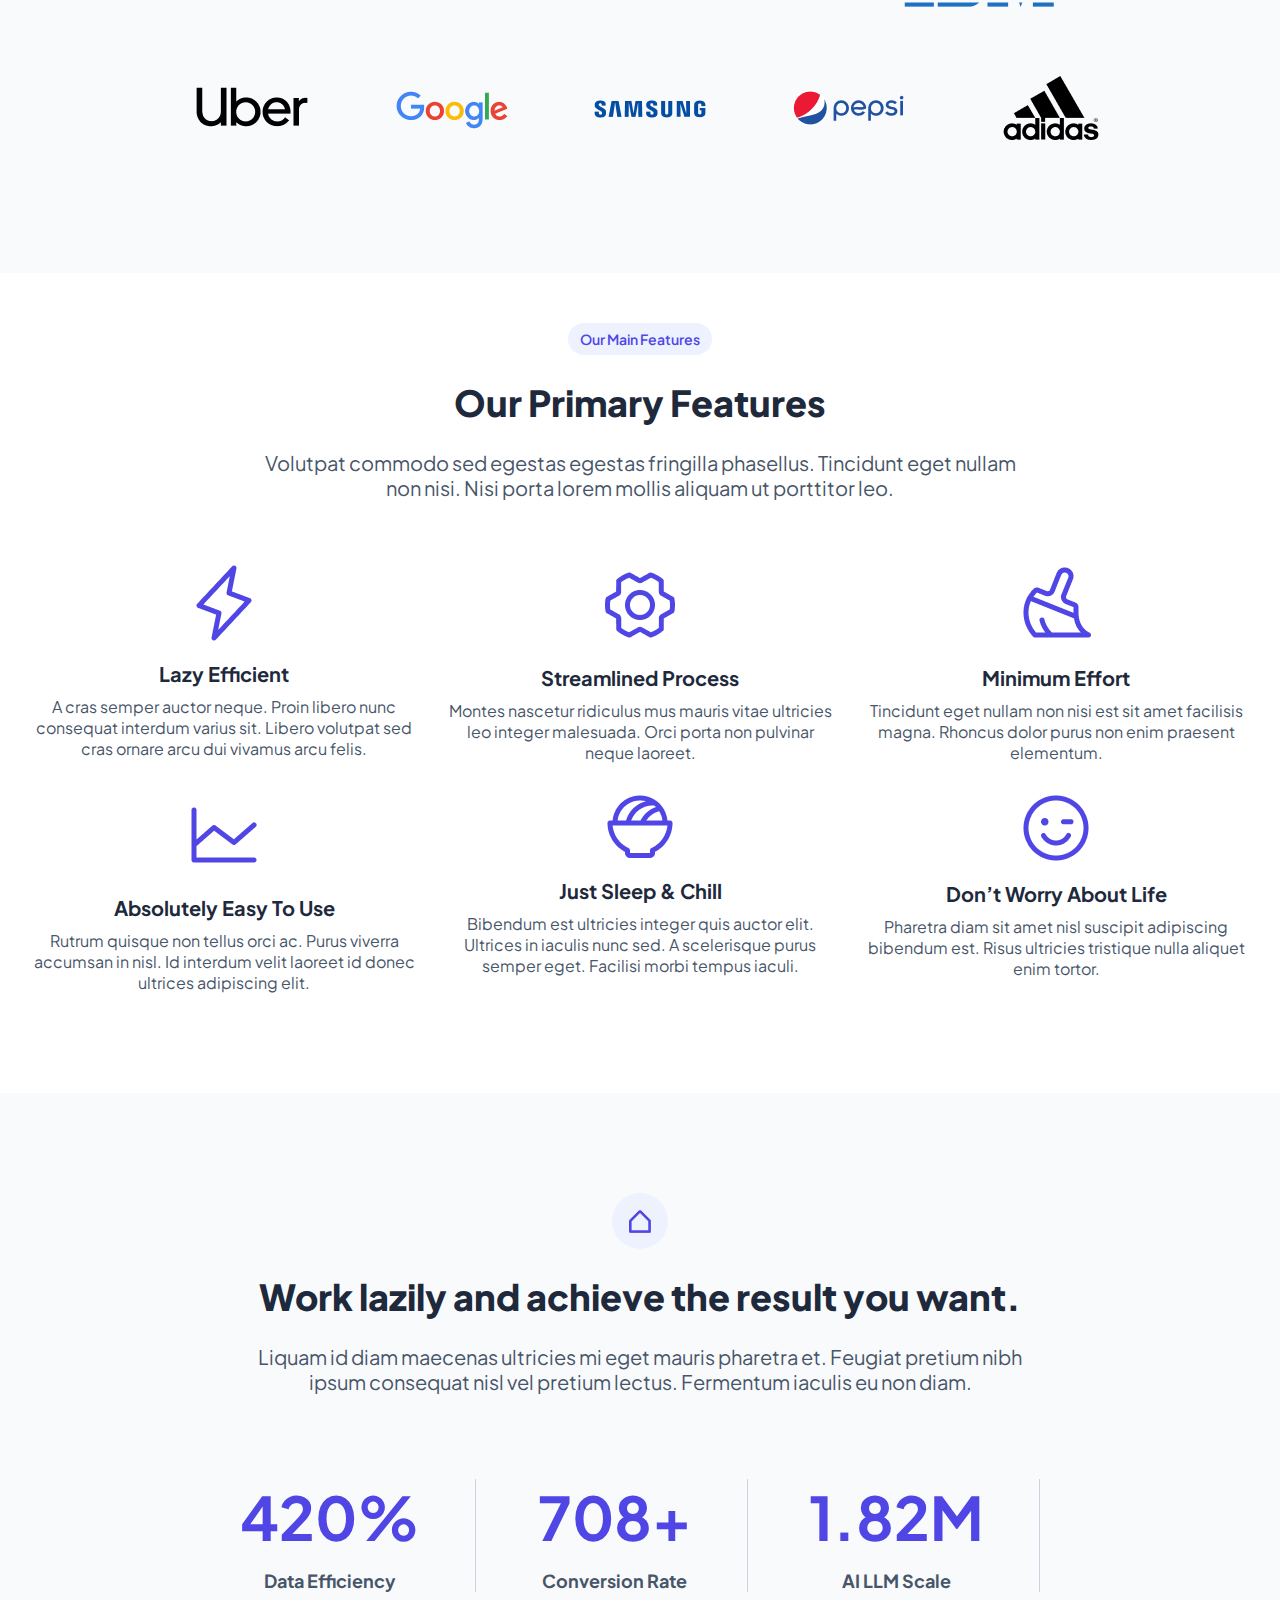
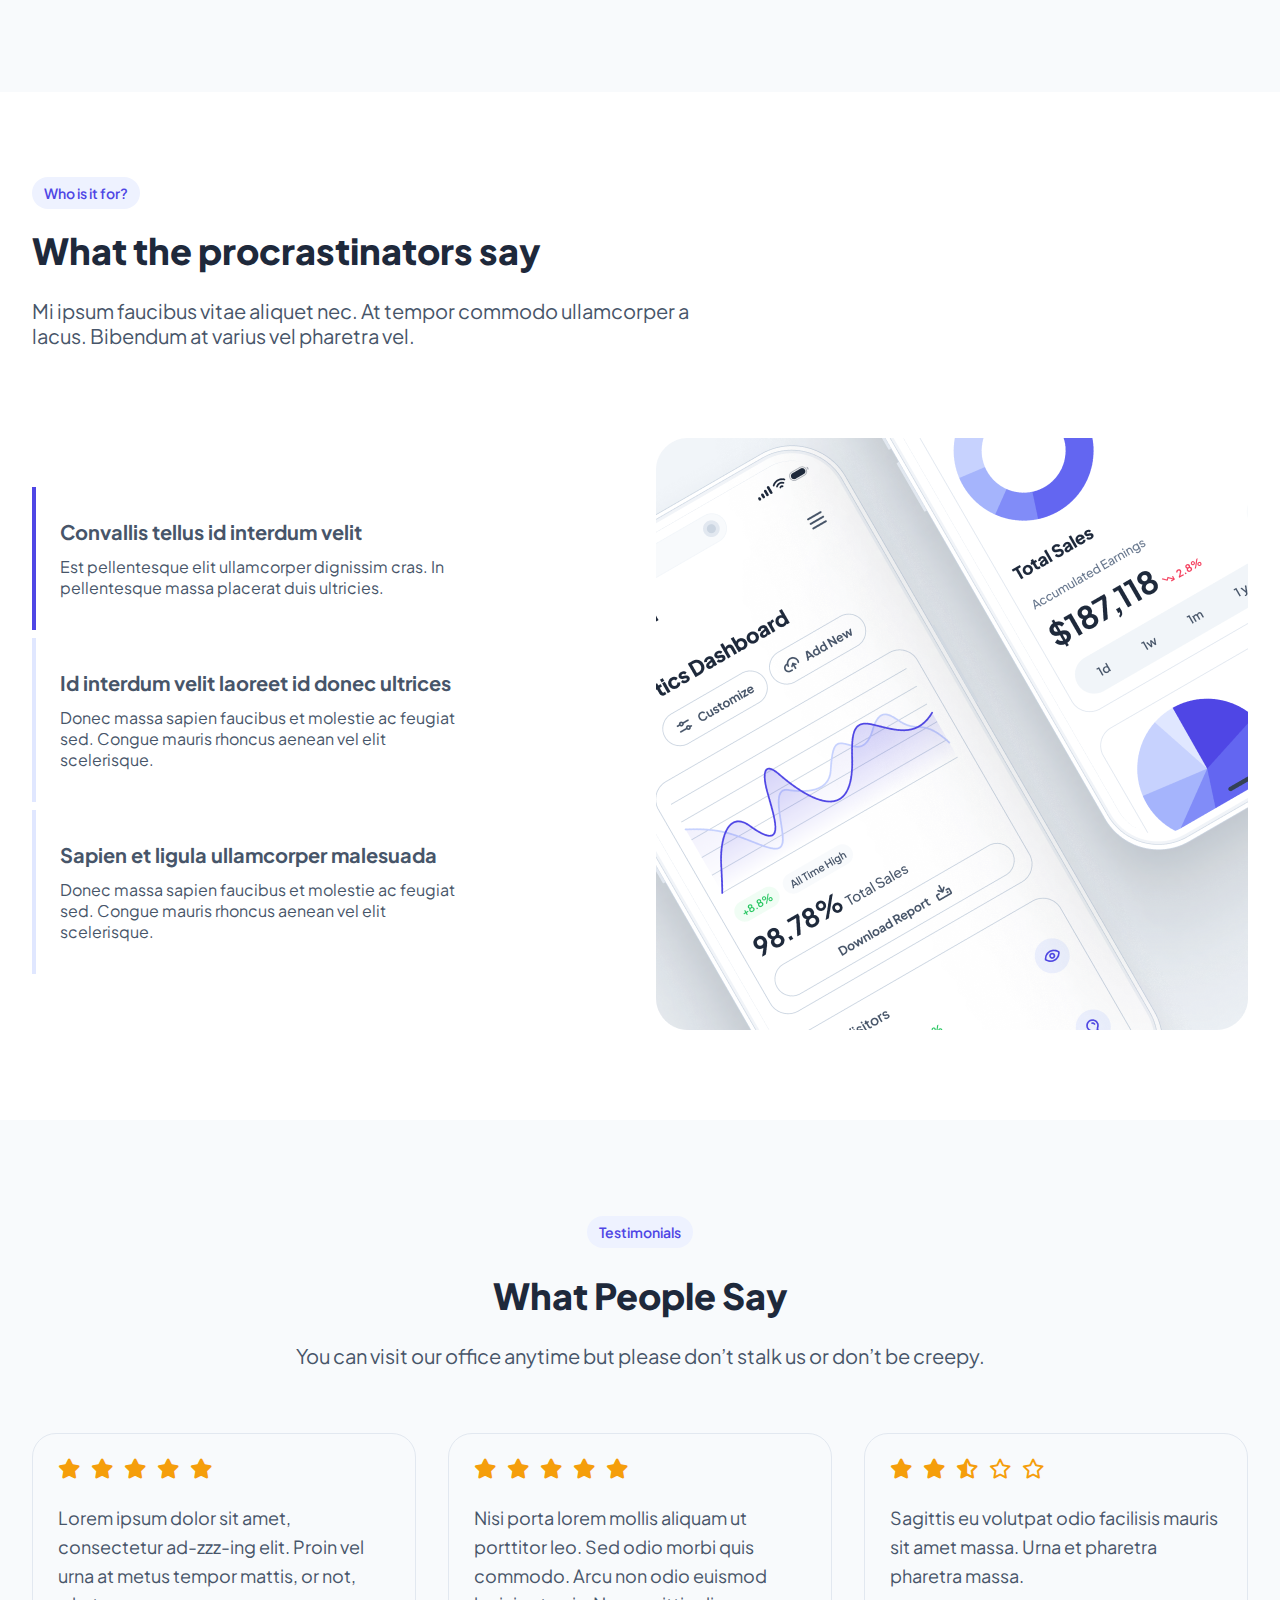
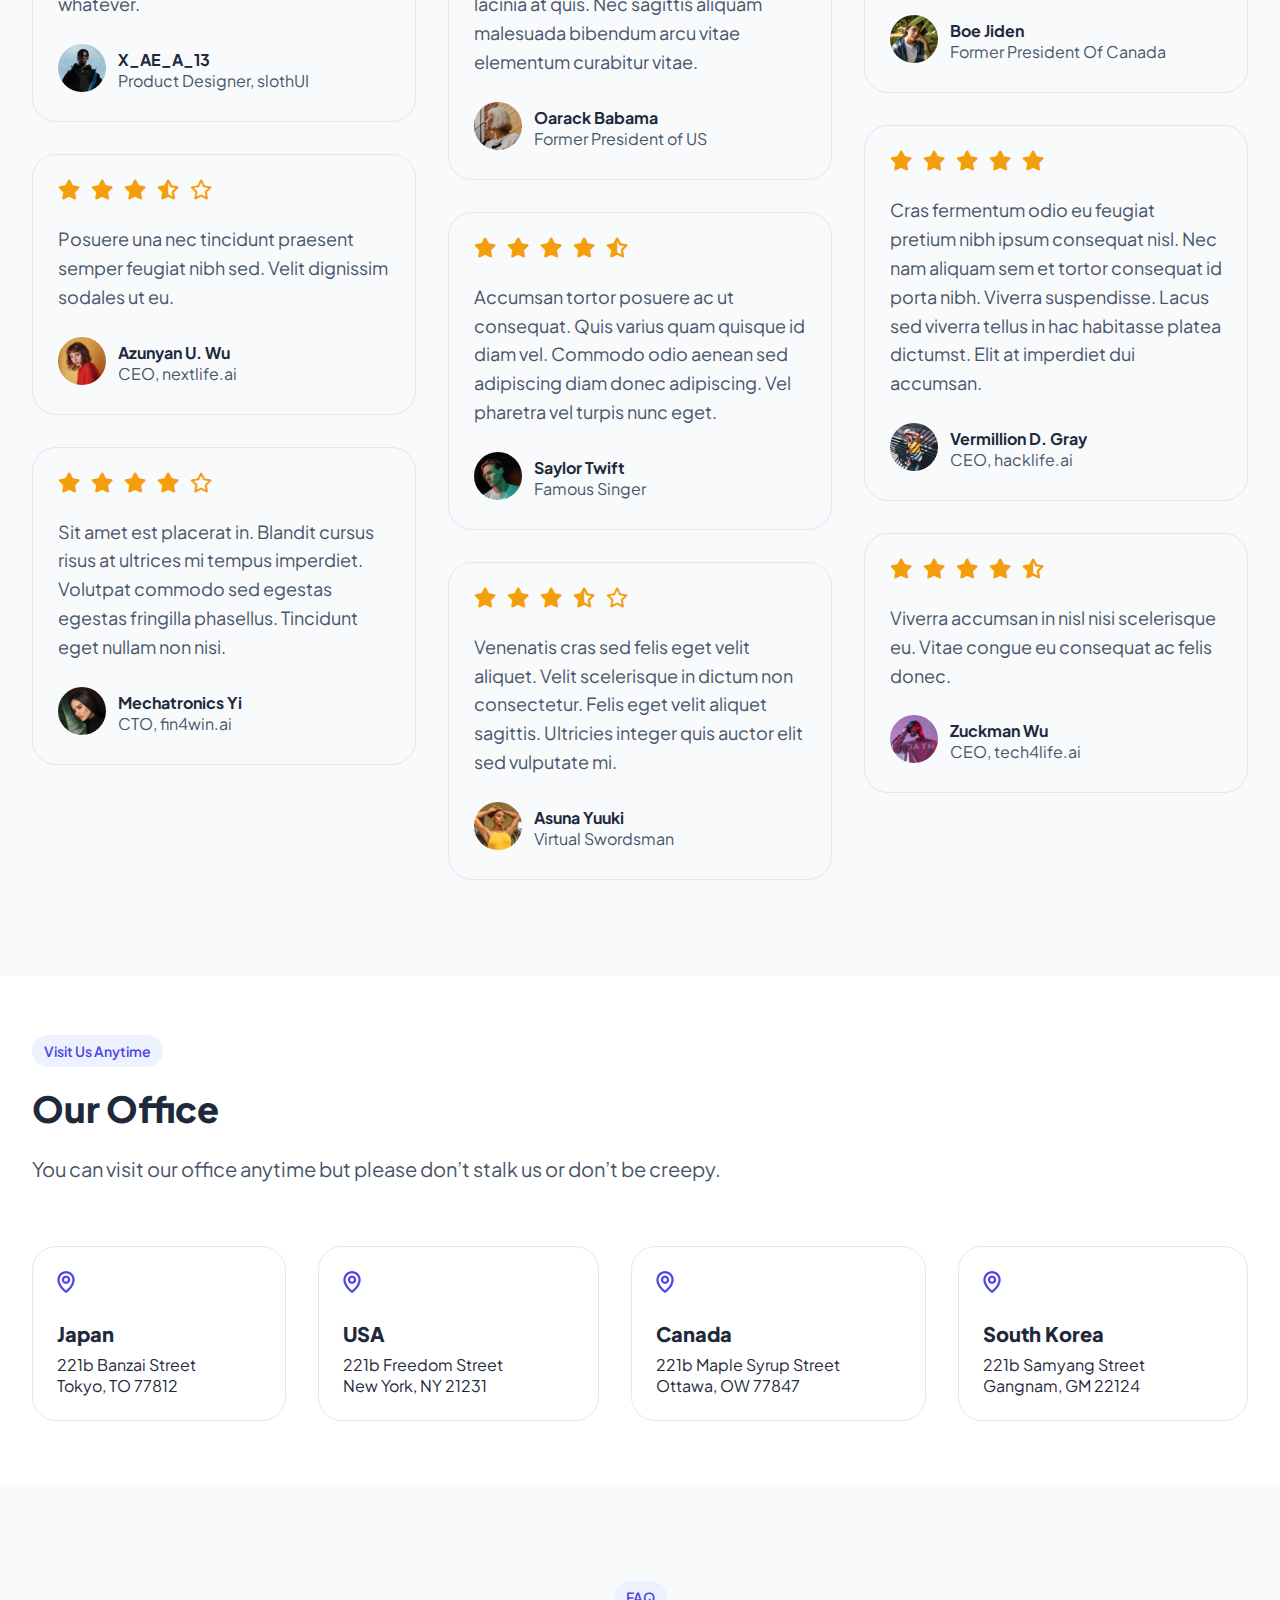
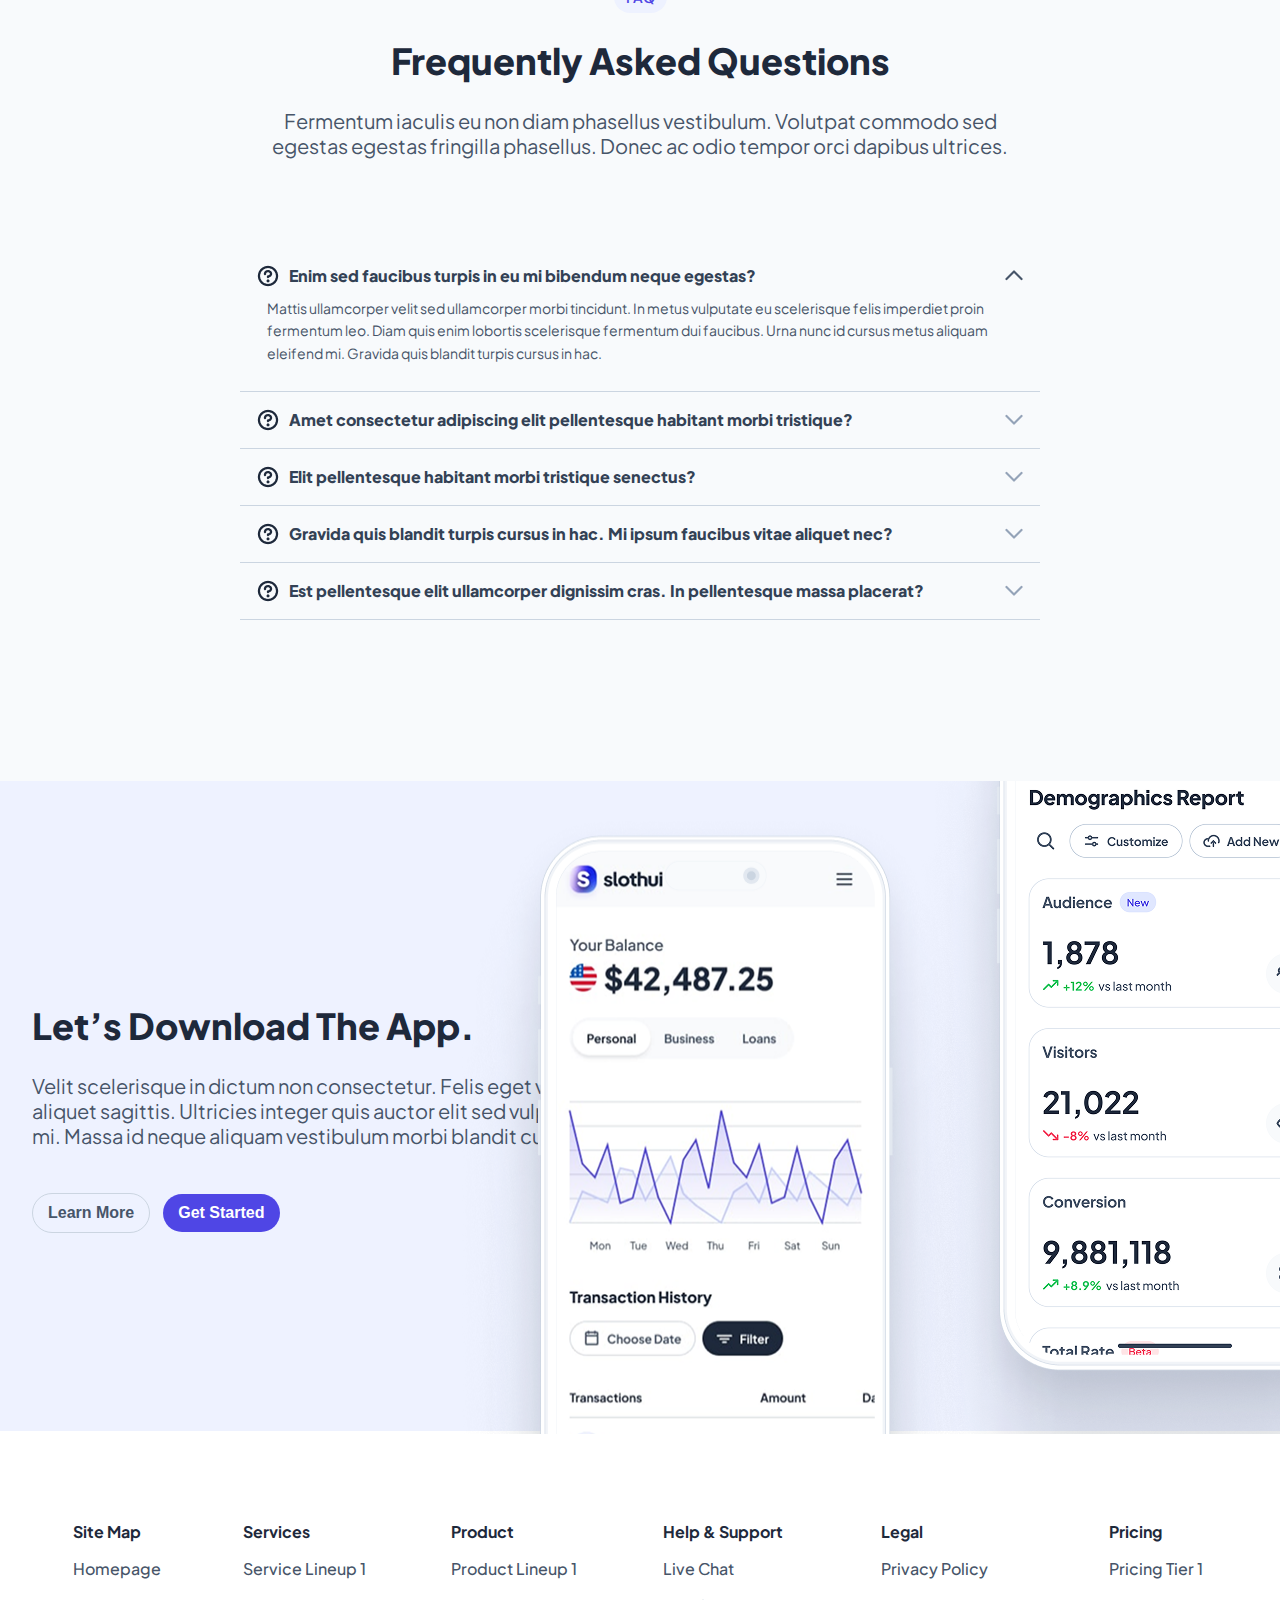
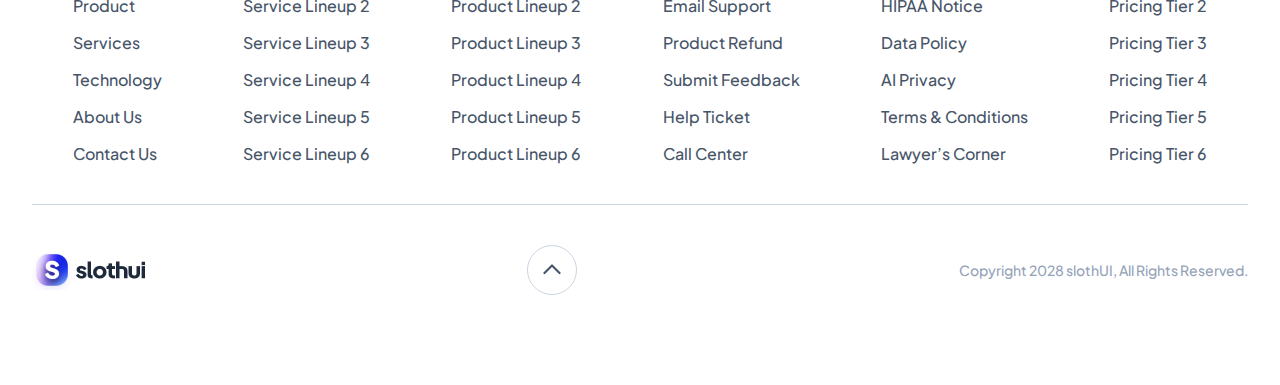
==== commit 159c7085: "add load more btn, who animation" ====
--- a/index.html
+++ b/index.html
@@ -91,7 +91,15 @@
           });
         });
         loadComponent("statistics", "./components/statistics.html");
-        loadComponent("who", "./components/who.html");
+        loadComponent("who", "./components/who.html", function () {
+          loadScript("./js/who.js", function () {
+            if (typeof loadWhoSection === "function") {
+              loadWhoSection();
+            } else {
+              console.error("loadWhoSection function is not available");
+            }
+          });
+        });
         loadComponent(
           "testimonials",
           "./components/testimonials.html",
@@ -116,7 +124,16 @@
           });
         });
         loadComponent("cta", "./components/cta.html");
-        loadComponent("footer", "./components/footer.html");
+        loadComponent("footer", "./components/footer.html", function () {
+          loadScript("./js/footer.js", function () {
+            if (typeof loadScrollToTop === "function") {
+              loadScrollToTop();
+            } else {
+              console.error("loadScrollToTop function is not available");
+            }
+          });
+        });
+        // loadComponent("footer", "./components/footer.html");
       };
     </script>
     <script src="js/main.js"></script>
--- a/css/header.css
+++ b/css/header.css
@@ -13,48 +13,50 @@
   font-weight: 700;
   font-size: 16px;
 }
-
-#menuContainer {
+.menu {
   display: none;
 }
 
 /* Responsive style */
 @media (max-width: 380px) {
   .header {
+    display: none;
+  }
+  .menu {
+    display: block;
     padding: 18px;
   }
-
-  .header ul {
-    display: none;
+  .res-menu {
+    display: flex;
+    justify-content: space-between;
+    align-items: center;
   }
-
+  .header {
+    padding: 18px;
+  }
+  .res-list {
+    position: fixed;
+    top: 0;
+    right: -100%;
+    background: linear-gradient(#f3f2d1, #9fa1f4, #9fa1f4);
+    color: #475569;
+    font-weight: 700;
+    font-size: 16px;
+    width: 320px;
+    height: 100vh;
+    padding: 20px;
+    transition: right 0.3s ease-in-out;
+    z-index: 999;
+  }
+  .close-menu {
+    display: flex;
+    justify-content: end;
+    font-size: 20px;
+  }
+  .res-list.show {
+    right: 0;
+  }
   .header-btn {
     display: none;
   }
-
-  #menuContainer {
-    width: 320px;
-    height: 900px;
-    background: rebeccapurple;
-    position: fixed;
-    top: 0;
-    right: -320px; /* Start hidden to the right */
-    transition: right 0.3s ease; /* Slide transition */
-  }
-
-  #menuContainer.show {
-    right: 0; /* Move to the left to show menu */
-  }
 }
-
-/* Styling for the menu items */
-#menuContainer ul {
-  list-style-type: none;
-  padding: 0;
-}
-
-#menuContainer li {
-  padding: 10px;
-  color: white;
-  font-size: 18px;
-}
--- a/css/who.css
+++ b/css/who.css
@@ -21,10 +21,19 @@
   gap: 150px;
   margin-top: 65px;
 }
+.who-animie img {
+  display: none;
+}
+.who-animie img.active {
+  display: block;
+}
 .who-content {
   border-left: 4px solid #e0e7ff;
   padding: 32px 24px;
   margin-bottom: 8px;
+}
+.who-content.active {
+  border-color: #4f46e5;
 }
 .who-animie h5 {
   font-weight: 700;
--- a/css/cta.css
+++ b/css/cta.css
@@ -31,7 +31,7 @@
   margin-right: -150px;
   margin-top: 30px;
 }
-ctn-responsive {
+.cta-responsive {
   display: none;
 }
 /* Responsive style */
@@ -61,7 +61,8 @@
   .cta-content button:first-child {
     margin-bottom: 12px;
   }
-  .ctn-responsive {
+  .cta-responsive {
     margin-top: 48px;
+    display: block;
   }
 }
--- a/css/footer.css
+++ b/css/footer.css
@@ -27,7 +27,7 @@
   padding-top: 40px;
   border-top: 1px solid #cbd5e1;
 }
-.down-arrow {
+.up-arrow {
   display: flex;
   justify-content: center;
   align-items: center;
@@ -65,7 +65,7 @@
   .bottom-title-02 {
     display: none;
   }
-  .down-arrow {
+  .up-arrow {
     margin-top: 32px;
   }
 }
